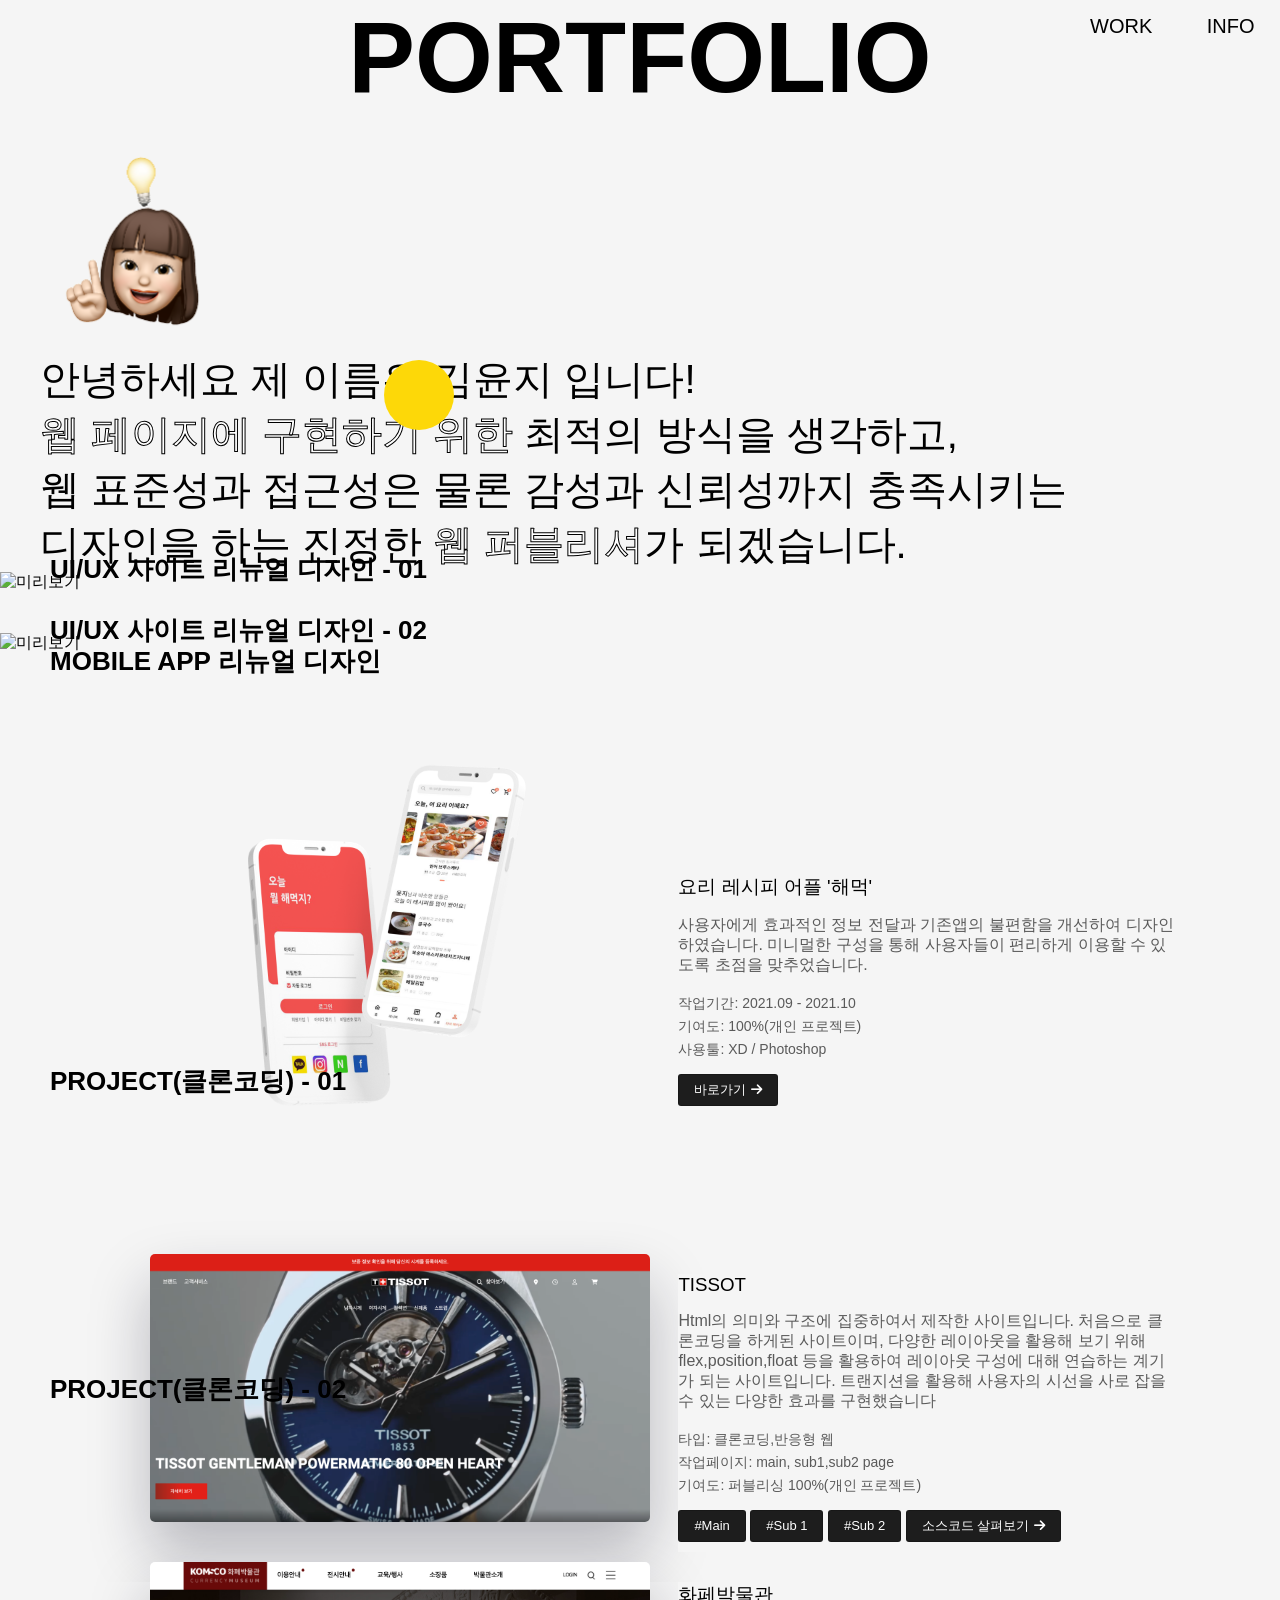
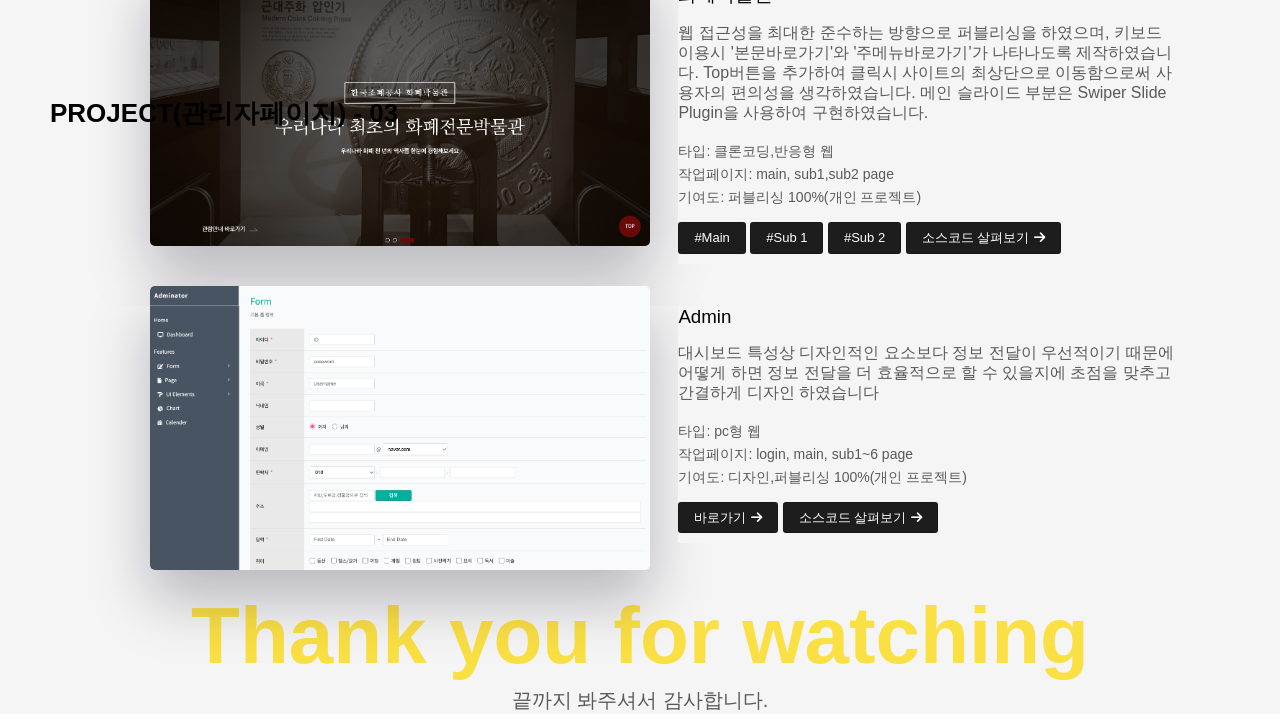
==== index.html @ 34d09c6c "링크새창연결작업" ====
<!DOCTYPE html>
<html lang="ko">
<head>
  <meta charset="UTF-8">
  <meta http-equiv="X-UA-Compatible" content="IE=edge">
  <meta name="viewport" content="width=device-width, initial-scale=1.0">
  <link rel="stylesheet" href="./css/style.css">
  <link rel="stylesheet" href="./lib/fontawesome/css/all.min.css" type="text/css">
  <script src="https://code.jquery.com/jquery-3.6.2.js" integrity="sha256-pkn2CUZmheSeyssYw3vMp1+xyub4m+e+QK4sQskvuo4=" crossorigin="anonymous"></script>
  <link rel="stylesheet" href="https://cdnjs.cloudflare.com/ajax/libs/fullPage.js/2.9.7/jquery.fullpage.css" />
  <link href="https://fonts.googleapis.com/css2?family=Rajdhani:wght@500&display=swap" rel="stylesheet">
  <script src="https://cdnjs.cloudflare.com/ajax/libs/fullPage.js/2.9.7/jquery.fullpage.js"></script>
  <title>portfolio</title>
  <meta name="description" content="PC형 포트폴리오 페이지입니다.">
</head>
<body>
  <div id="fullpage">
    <div class="section title">
      <h1>PORTFOLIO</h1>
      <p>Web Publisher</p>
    </div>
    <div class="section intro">
      <div>
        <nav>
          <ul>
            <li><a href="#" class="nav-menu">WORK</a></li>
            <li><a href="./info.html" class="nav-menu">INFO</a></li>
          </ul>
        </nav>
        <img src="./img/emt-1.png" alt="미리보기">
        <p>안녕하세요 제 이름은 김윤지 입니다!<br>
          <span class="border">웹 페이지에 구현하기 위한</span> 최적의 방식을 생각하고,<br>웹 표준성과 접근성은 물론
          감성과 신뢰성까지 충족시키는<br>디자인을 하는 진정한 <span class="border">웹 퍼블리셔</span>가 되겠습니다.
        </p>
      </div>
    </div>
    <div class="section" id="uiux-view">
      <div class="slide">
        <h2>UI/UX 사이트 리뉴얼 디자인 - 01</h2>
        <div class="article">
          <img src="./img/uiux-pc-02.png" alt="미리보기">
          <div class="text-box">
            <h3>메이크업 브랜드 'hince'</h3>
            <p>기존 사이트를 리뉴얼하여 새롭게 디자인한 사이트 입니다. 힌스 사이트 리뉴얼에서는 힌스의 감성을 담은 무드 이미지를 적극적으로 활용하여 사이트에 머무는 것이 더 풍부하고 따뜻하게 느껴질 수 있도록 디자인을 하고자 합니다. 시선을 산만하게 하는 부분들을 최대한 없애면서 간결한 디자인으로 가독성과 판독성을 늘렸습니다.</p>
            <ul>
              <li>작업기간: 2021.08 - 2021.09</li>
              <li>기여도: 100%(개인 프로젝트)</li>
              <li>사용툴: XD / Photoshop</li>
            </ul>
            <a href="./pdf/uiux-1.pdf" target="_blank" class="more">바로가기<i class="fa-solid fa-arrow-right"></i></a>
          </div>
        </div>
      </div>
      <div class="slide">
        <h2>UI/UX 사이트 리뉴얼 디자인 - 02</h2>
        <div class="article">
          <img src="./img/uiux-pc-03.png" alt="미리보기">
          <div class="text-box">
            <h3>가방 및 악세사리 브랜드 'Fennec'</h3>
            <p>기존 사이트를 리뉴얼하여 새롭게 디자인한 사이트 입니다. 페넥은 미니멀한 스타일과 소비자 친화적 디자인을 필두로 클래식한 디자인과 기능성의 밸런스를 중요하게 생각하는 브랜드입니다. 페넥만의 톡톡튀는 컬러감을 살려 웹사이트의 메인페이지,상세페이지를 리뉴얼 디자인 하였습니다.</p>
            <ul>
              <li>작업기간: 2021.09 - 2021.10</li>
              <li>기여도: 100%(개인 프로젝트)</li>
              <li>사용툴: XD / Photoshop</li>
            </ul>
            <a href="./pdf/uiux-2.pdf" target="_blank" class="more">바로가기<i class="fa-solid fa-arrow-right"></i></a>
          </div>
        </div>
      </div>
      <div class="slide">
        <h2>MOBILE APP 리뉴얼 디자인 </h2>
        <div class="article">
          <img src="./img/uiux-app.png" alt="미리보기">
          <div class="text-box">
            <h3>요리 레시피 어플 '해먹'</h3>
            <p>사용자에게 효과적인 정보 전달과 기존앱의 불편함을 개선하여 디자인 하였습니다. 미니멀한 구성을 통해 사용자들이 편리하게 이용할 수 있도록 초점을 맞추었습니다.</p> 
            <ul>
              <li>작업기간: 2021.09 - 2021.10</li>
              <li>기여도: 100%(개인 프로젝트)</li>
              <li>사용툴: XD / Photoshop</li>
            </ul>
            <a href="./pdf/app.pdf" target="_blank" class="more">바로가기<i class="fa-solid fa-arrow-right"></i></a>
          </div>
        </div>
      </div>
    </div>
    <div class="section" id="publishing">
      <div class="slide">
        <h2 class="project-tit">PROJECT(클론코딩) - 01</h2>
        <div class="article">
          <img src="./img/project-01.png" alt="미리보기" class="project-img">
          <div class="text-box project-text-box">
            <h3>TISSOT</h3>
            <p>Html의 의미와 구조에 집중하여서 제작한 사이트입니다. 처음으로 클론코딩을 하게된 사이트이며, 다양한 레이아웃을 활용해 보기 위해 flex,position,float 등을 활용하여 레이아웃 구성에 대해 연습하는 계기가 되는 사이트입니다. 트랜지션을 활용해 사용자의 시선을 사로 잡을수 있는 다양한 효과를 구현했습니다</p>
            <ul>
              <li>타입: 클론코딩,반응형 웹</li>
              <li>작업페이지: main, sub1,sub2 page</li>
              <li>기여도: 퍼블리싱 100%(개인 프로젝트)</li>
            </ul>
            <a href="https://kimyoonjii.github.io/tissot"  target="_blank" class="more">#Main</a>
            <a href="https://kimyoonjii.github.io/tissot/page/service.html" target="_blank" class="more">#Sub 1</a>
            <a href="https://kimyoonjii.github.io/tissot/page/strap.html" target="_blank" class="more">#Sub 2</a>
            <a href="https://www.github.com/kimyoonjii/tissot" target="_blank" class="more">소스코드 살펴보기<i class="fa-solid fa-arrow-right"></i></a>
          </div>
        </div>
      </div>
      <div class="slide">
        <h2 class="project-tit">PROJECT(클론코딩) - 02</h2>
        <div class="article">
          <img src="./img/project-02.png" alt="미리보기" class="project-img">
          <div class="text-box project-text-box">
            <h3>화페박물관</h3>
            <p>웹 접근성을 최대한 준수하는 방향으로 퍼블리싱을 하였으며, 키보드 이용시 '본문바로가기'와 '주메뉴바로가기'가 나타나도록 제작하였습니다. Top버튼을 추가하여 클릭시 사이트의 최상단으로 이동함으로써 사용자의 편의성을 생각하였습니다. 메인 슬라이드 부분은 Swiper Slide Plugin을 사용하여 구현하였습니다.</p>
            <ul>
              <li>타입: 클론코딩,반응형 웹</li>
              <li>작업페이지: main, sub1,sub2 page</li>
              <li>기여도: 퍼블리싱 100%(개인 프로젝트)</li>
            </ul>
            <a href="https://kimyoonjii.github.io/komsco/" target="_blank" class="more">#Main</a>
            <a href="https://kimyoonjii.github.io/komsco/page/guide.html" target="_blank" class="more">#Sub 1</a>
            <a href="https://kimyoonjii.github.io/komsco/page/exhibition%20guide.html" target="_blank" class="more">#Sub 2</a>
            <a href="https://www.github.com/kimyoonjii/komsco" target="_blank" class="more">소스코드 살펴보기<i class="fa-solid fa-arrow-right"></i></a>
          </div>
        </div>
      </div>
      <div class="slide">
        <h2 class="project-tit">PROJECT(관리자페이지) - 03</h2>
        <div class="article">
          <img src="./img/project-04.png" alt="미리보기" class="project-img">
          <div class="text-box project-text-box">
            <h3>Admin</h3>
            <p>대시보드 특성상 디자인적인 요소보다 정보 전달이 우선적이기 때문에 어떻게 하면 정보 전달을 더 효율적으로 할 수 있을지에 초점을 맞추고 간결하게 디자인 하였습니다</p> 
            <ul>
              <li>타입: pc형 웹</li>
              <li>작업페이지: login, main, sub1~6 page</li>
              <li>기여도: 디자인,퍼블리싱 100%(개인 프로젝트)</li>
            </ul>
            <a href="https://kimyoonjii.github.io/admin/login.html" target="_blank" class="more">바로가기<i class="fa-solid fa-arrow-right"></i></a>
            <a href="https://www.github.com/kimyoonjii/admin" target="_blank" class="more">소스코드 살펴보기<i class="fa-solid fa-arrow-right"></i></a>
          </div>
        </div>
      </div>
    </div>

    <div class="section thx">
      <div>
        <p>Thank you for watching</p>
        <p>끝까지 봐주셔서 감사합니다.</p>
      </div>
    </div>
  </div>





  


  <script src="./js/app.js"></script>
  
</body>
</html>
---- css/style.css ----
@charset "utf-8";

/* reset */
* {
  margin: 0;
  padding: 0;
}
li {list-style: none;}
a {
  color: inherit;
  text-decoration: none;
}
div {font-family: 'Noto Sans KR', sans-serif; background: #f5f5f5; color: #000;}
#fp-nav ul li a.active span {background-color: #000;}

/* title */
.title {text-align: center;}
.title h1 {position: relative; font-size: 100px; font-weight: bold; text-align: center;}
.title::before {content: ''; display: block; position: absolute; top: 40%; left: 30%; width: 70px; height: 70px; border-radius: 50%; background-color: #FDD808;}
.title p {position: absolute; left: 45%; bottom: 50px; transform: translate(0, -45%); font-size: 25px;}
.title p::before {content: ''; display: block; position: absolute; bottom: 0; width: 100%; height: 8px; background-color: #FDD808;}
/* intro */
.intro div {padding-left: 40px;}
.intro div img {width: 210px; height: 210px;}
.intro div p {font-weight: 500; font-size: 40px; line-height: 55px;}
.intro div p span.border {-webkit-text-stroke: 1px black; color: #fff;}
.intro div p span.border:hover {background-color: #FDD808;}
.intro div nav ul {position: relative; top: -100px; right: -1000px;}
.intro div nav ul li {display: inline; margin-left: 50px;}
.intro div nav ul li a {font-size: 20px; transition: 0.3s;}
.intro div nav ul li a:hover {color: #FDD808;}

/* uiux-view, publishing  */
#uiux-view > .fp-controlArrow.fp-prev,
#publishing > .fp-controlArrow.fp-prev {left: 55px; width: 0;
border-width: 22px 21px 22px 0; border-color: transparent #FDD808 transparent transparent;}
#uiux-view > .fp-controlArrow.fp-prev,
#publishing > .fp-controlArrow.fp-prev {left: 55px; width: 0;border-width: 22px 21px 22px 0; border-color: transparent #A7A7A7 transparent transparent;}

#uiux-view > .fp-controlArrow.fp-next,
#publishing > .fp-controlArrow.fp-next {right: 55px; border-width: 22px 0 22px 21px; border-color: transparent transparent transparent #A7A7A7;}

#uiux-view h2, #publishing h2 {position: relative; top: -20px; left: 50px; padding-bottom: 5px; font-size: 26px; font-weight: 700;}
#uiux-view div.slide:nth-child(3) h2 {position: relative; top: -50px; left: 50px; padding-bottom: 5px; font-size: 26px; font-weight: 700;}
#uiux-view .project-tit, #publishing .project-tit {position: relative; top: -170px;}
#uiux-view .slide .article,
#publishing .slide .article {display: flex; flex-direction: row; position: relative;}
#uiux-view .slide .article img,
#publishing .slide .article img {width: 750px; position: relative; top: -40px;}
#uiux-view .slide .article .project-img,
#publishing .slide .article .project-img {width: 500px; position: relative; top: -20px; left: 150px; box-shadow: 0 30px 60px rgb(17 20 39 / 27%); border-radius: 5px;}

#uiux-view .slide .article .text-box,
#publishing .slide .article .text-box {position: absolute; top: 140px; left: 53%; max-width: 500px;}

#uiux-view .slide .article .project-text-box,
#publishing .slide .article .project-text-box{position: absolute; top: 0; left: 53%;}
#uiux-view .slide .article .text-box h3, #publishing .slide .article .text-box h3 {margin-bottom: 15px; font-weight: 500;}
#uiux-view .slide .article .text-box p,
#publishing .slide .article .text-box p {font-size: 16px; line-height: 20px; color: #5A5A5A; margin-bottom: 20px;}
#uiux-view .slide .article .text-box ul li,
#publishing .slide .article .text-box ul li {font-size: 14px; color: #5A5A5A; margin-bottom: 5px;}
#uiux-view .slide .article .more,
#publishing .slide .article .more {display: inline-block; position: relative; margin: 2px; padding: 7px 15px; border: 1px solid rgba(0, 0, 0, 0.2); border-radius: 3px; background: #1d1d1d; font-size: 13px; line-height: 1.2; color: #fff; text-align: center; box-sizing: border-box; vertical-align: middle; transition: all .3s; cursor: pointer; margin: 10px 0;}
#uiux-view .slide .article .more:hover,  #publishing .slide .article .more:hover {opacity: 0.8;}
#uiux-view .slide .article .more i,
#publishing .slide .article .more i {margin-left: 5px;}


/* #publishing > .fp-controlArrow.fp-prev {left: 55px; width: 0;
  border-width: 22px 21px 22px 0; border-color: transparent #FDD808 transparent transparent;}
  #publishing > .fp-controlArrow.fp-prev {left: 55px; width: 0;border-width: 22px 21px 22px 0; border-color: transparent #FDD808 transparent transparent;}
  #publishing > .fp-controlArrow.fp-next {right: 55px; border-width: 22px 0 22px 21px; border-color: transparent transparent transparent #FDD808;}
  #publishing h2 {position: relative; top: -20px; left: 50px; font-weight: 400;}
  #publishing .project-tit {position: relative; top: -170px;}
  #publishing .slide .article {display: flex; flex-direction: row; position: relative;}
  #publishing .slide .article img {width: 750px; position: relative; top: -40px;}
  #publishing .slide .article .project-img {width: 500px; position: relative; top: -20px; left: 150px; box-shadow: 0 30px 60px rgb(17 20 39 / 27%); border-radius: 5px;}
  #publishing .slide .article .text-box {position: absolute; top: 140px; left: 53%; max-width: 500px;}
  #publishing .slide .article .project-text-box {position: absolute; top: 0; left: 53%;}
  #publishing .slide .article .text-box h3 {margin-bottom: 15px;}
  #publishing .slide .article .text-box p {font-size: 16px; line-height: 20px; color: #5A5A5A; margin-bottom: 20px;}
  #publishing .slide .article .text-box ul li {font-size: 14px; color: #5A5A5A; margin-bottom: 5px;}
  #publishing .slide .article .more {display: inline-block; position: relative; margin: 2px; padding: 7px 15px; border: 1px solid rgba(0, 0, 0, 0.2); border-radius: 3px; background: #1d1d1d; font-size: 13px; line-height: 1.2; color: #fff; text-align: center; box-sizing: border-box; vertical-align: middle; transition: all .3s; cursor: pointer; margin: 10px 0;}
  #publishing .slide .article .more:hover {opacity: 0.8;}
  #publishing .slide .article .more i {margin-left: 5px;} */
  


/* thx */
.thx {text-align: center;}
.thx div p {padding: 0 100px; font-size: 80px; font-weight: 700; color: #fdd808c0; margin-bottom: 5px;}
.thx div p + p {font-size: 20px; color: #5A5A5A; font-weight: 400;}
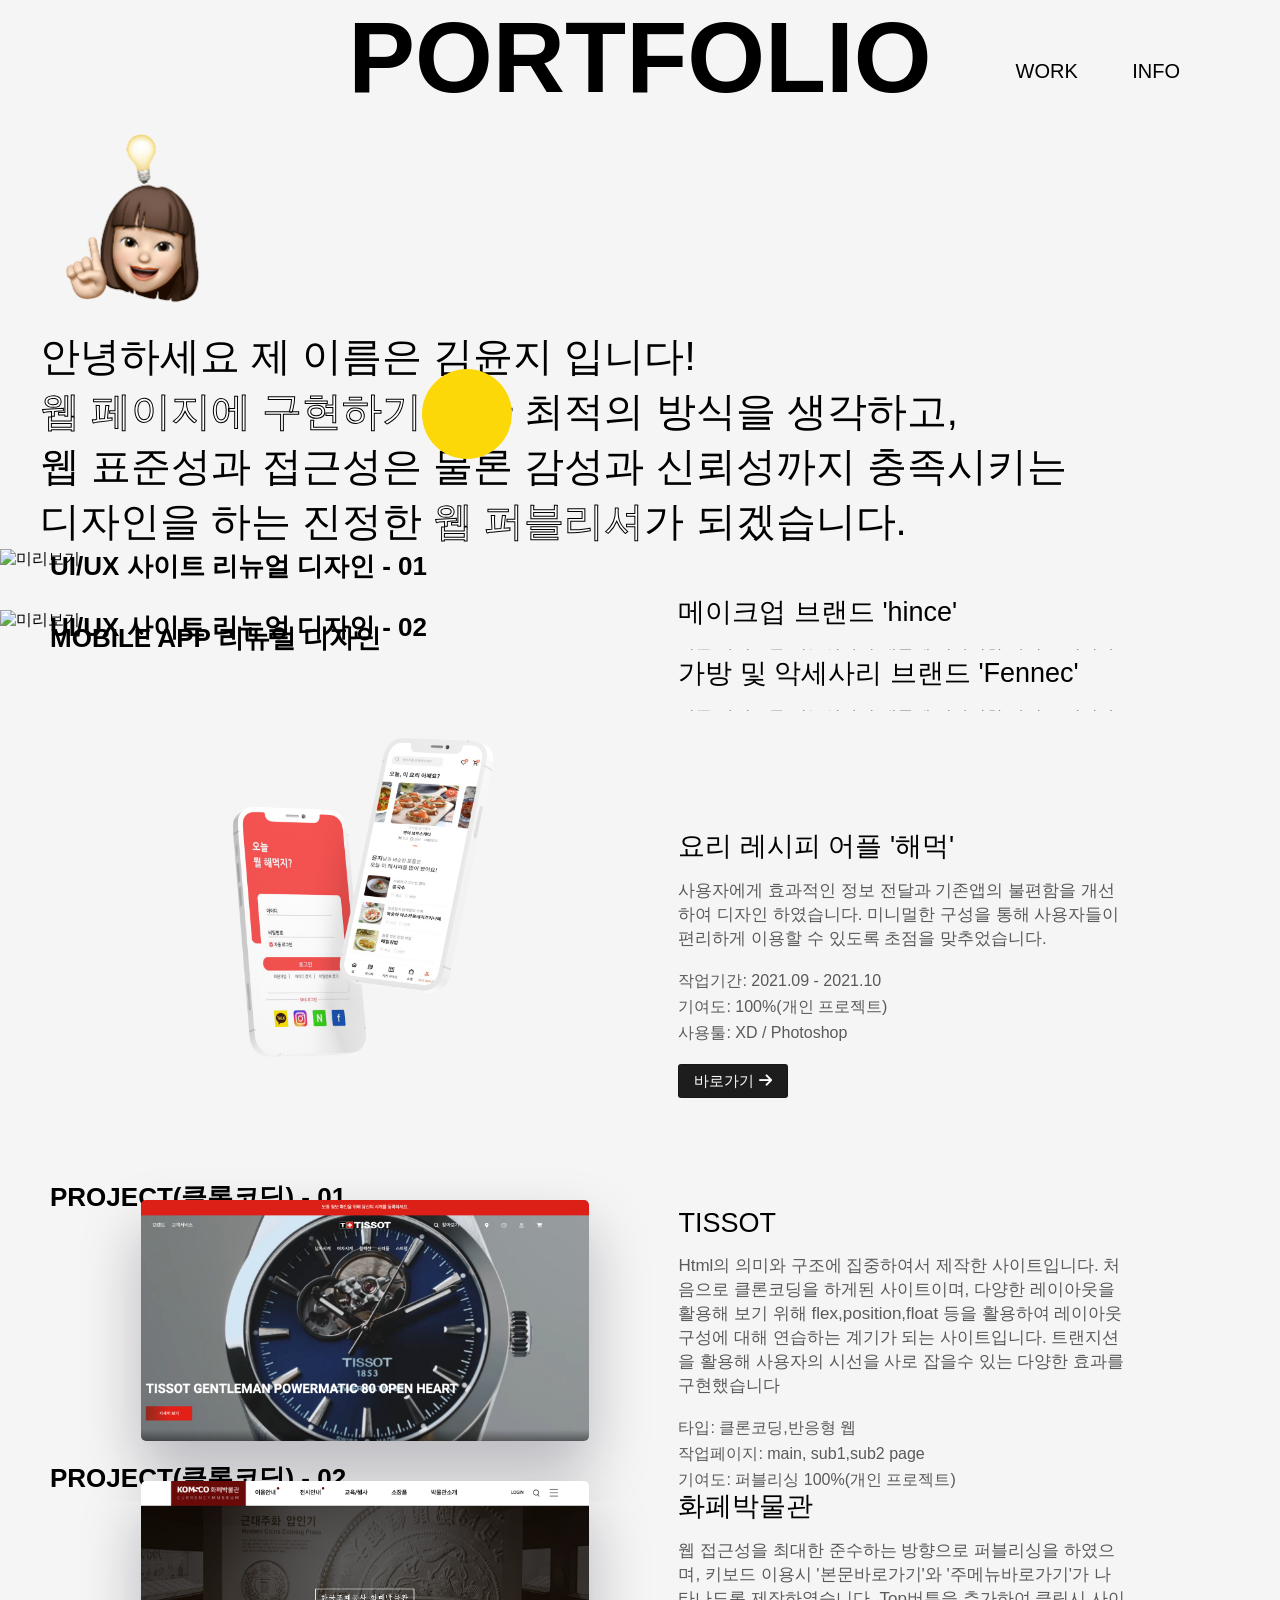
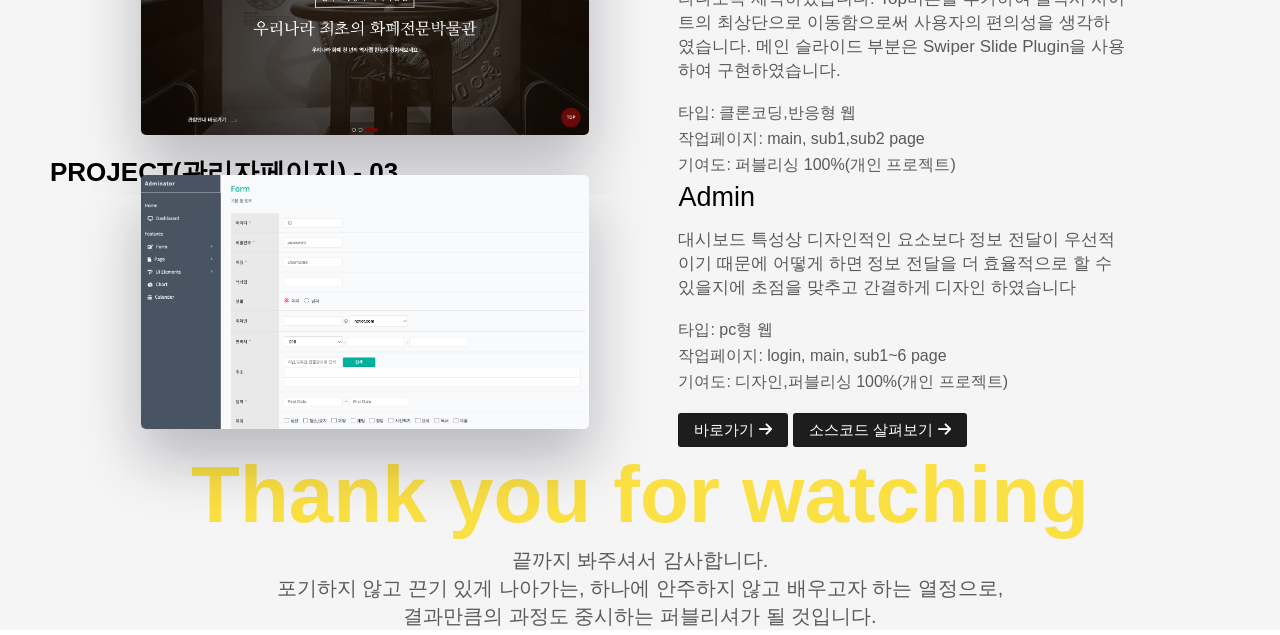
==== commit 5c1eb178: "추가 작업 내역입니다." ====
--- a/index.html
+++ b/index.html
@@ -145,7 +145,10 @@
     <div class="section thx">
       <div>
         <p>Thank you for watching</p>
-        <p>끝까지 봐주셔서 감사합니다.</p>
+        <p>끝까지 봐주셔서 감사합니다.<br>
+          포기하지 않고 끈기 있게 나아가는,
+          하나에 안주하지 않고 배우고자 하는 열정으로,<br>
+          결과만큼의 과정도 중시하는 퍼블리셔가 될 것입니다.</p>
       </div>
     </div>
   </div>
--- a/css/style.css
+++ b/css/style.css
@@ -16,16 +16,16 @@
 /* title */
 .title {text-align: center;}
 .title h1 {position: relative; font-size: 100px; font-weight: bold; text-align: center;}
-.title::before {content: ''; display: block; position: absolute; top: 40%; left: 30%; width: 70px; height: 70px; border-radius: 50%; background-color: #FDD808;}
+.title::before {content: ''; display: block; position: absolute; top: 41%; left: 33%; width: 90px; height: 90px; border-radius: 50%; background-color: #FDD808;}
 .title p {position: absolute; left: 45%; bottom: 50px; transform: translate(0, -45%); font-size: 25px;}
-.title p::before {content: ''; display: block; position: absolute; bottom: 0; width: 100%; height: 8px; background-color: #FDD808;}
+.title p::before {content: ''; display: block; position: absolute; bottom: -7px; width: 100%; height: 8px; background-color: #FDD808;}
 /* intro */
 .intro div {padding-left: 40px;}
 .intro div img {width: 210px; height: 210px;}
 .intro div p {font-weight: 500; font-size: 40px; line-height: 55px;}
 .intro div p span.border {-webkit-text-stroke: 1px black; color: #fff;}
 .intro div p span.border:hover {background-color: #FDD808;}
-.intro div nav ul {position: relative; top: -100px; right: -1000px;}
+.intro div nav ul {position: absolute; top: 60px; right: 100px; }
 .intro div nav ul li {display: inline; margin-left: 50px;}
 .intro div nav ul li a {font-size: 20px; transition: 0.3s;}
 .intro div nav ul li a:hover {color: #FDD808;}
@@ -40,54 +40,36 @@
 #uiux-view > .fp-controlArrow.fp-next,
 #publishing > .fp-controlArrow.fp-next {right: 55px; border-width: 22px 0 22px 21px; border-color: transparent transparent transparent #A7A7A7;}
 
-#uiux-view h2, #publishing h2 {position: relative; top: -20px; left: 50px; padding-bottom: 5px; font-size: 26px; font-weight: 700;}
+#uiux-view h2, #publishing h2 {position: relative; top: 0; left: 50px; padding-bottom: 5px; font-size: 26px; font-weight: 700;}
 #uiux-view div.slide:nth-child(3) h2 {position: relative; top: -50px; left: 50px; padding-bottom: 5px; font-size: 26px; font-weight: 700;}
-#uiux-view .project-tit, #publishing .project-tit {position: relative; top: -170px;}
+#uiux-view .project-tit, #publishing .project-tit {position: relative; top: -21%;}
 #uiux-view .slide .article,
 #publishing .slide .article {display: flex; flex-direction: row; position: relative;}
 #uiux-view .slide .article img,
-#publishing .slide .article img {width: 750px; position: relative; top: -40px;}
+#publishing .slide .article img {width: 55vw; position: relative; top: -40px;}
 #uiux-view .slide .article .project-img,
-#publishing .slide .article .project-img {width: 500px; position: relative; top: -20px; left: 150px; box-shadow: 0 30px 60px rgb(17 20 39 / 27%); border-radius: 5px;}
+#publishing .slide .article .project-img {width: 35vw; position: relative; top: -20px; left: 11%; box-shadow: 0 30px 60px rgb(17 20 39 / 27%); border-radius: 5px;}
 
 #uiux-view .slide .article .text-box,
-#publishing .slide .article .text-box {position: absolute; top: 140px; left: 53%; max-width: 500px;}
+#publishing .slide .article .text-box {position: absolute; top: 25%; left: 53%; max-width: 35vw;}
 
 #uiux-view .slide .article .project-text-box,
-#publishing .slide .article .project-text-box{position: absolute; top: 0; left: 53%;}
-#uiux-view .slide .article .text-box h3, #publishing .slide .article .text-box h3 {margin-bottom: 15px; font-weight: 500;}
+#publishing .slide .article .project-text-box {position: absolute; top: -5%; left: 53%;}
+#uiux-view .slide .article .text-box h3, #publishing .slide .article .text-box h3 {font-size: 27px; margin-bottom: 15px; font-weight: 500;}
 #uiux-view .slide .article .text-box p,
-#publishing .slide .article .text-box p {font-size: 16px; line-height: 20px; color: #5A5A5A; margin-bottom: 20px;}
+#publishing .slide .article .text-box p {font-size: 17px; line-height: 24px; color: #5A5A5A; margin-bottom: 20px;}
+#uiux-view .slide .article .text-box ul,
+#publishing .slide .article .text-box ul {margin-bottom: 10px;}
 #uiux-view .slide .article .text-box ul li,
-#publishing .slide .article .text-box ul li {font-size: 14px; color: #5A5A5A; margin-bottom: 5px;}
+#publishing .slide .article .text-box ul li {font-size: 16px; color: #5A5A5A; margin-bottom: 5px;}
 #uiux-view .slide .article .more,
-#publishing .slide .article .more {display: inline-block; position: relative; margin: 2px; padding: 7px 15px; border: 1px solid rgba(0, 0, 0, 0.2); border-radius: 3px; background: #1d1d1d; font-size: 13px; line-height: 1.2; color: #fff; text-align: center; box-sizing: border-box; vertical-align: middle; transition: all .3s; cursor: pointer; margin: 10px 0;}
+#publishing .slide .article .more {display: inline-block; position: relative; margin: 2px; padding: 7px 15px; border: 1px solid rgba(0, 0, 0, 0.2); border-radius: 3px; background: #1d1d1d; font-size: 15px; line-height: 1.2; color: #fff; text-align: center; box-sizing: border-box; vertical-align: middle; transition: all .3s; cursor: pointer; margin: 10px 0;}
 #uiux-view .slide .article .more:hover,  #publishing .slide .article .more:hover {opacity: 0.8;}
 #uiux-view .slide .article .more i,
 #publishing .slide .article .more i {margin-left: 5px;}
 
 
-/* #publishing > .fp-controlArrow.fp-prev {left: 55px; width: 0;
-  border-width: 22px 21px 22px 0; border-color: transparent #FDD808 transparent transparent;}
-  #publishing > .fp-controlArrow.fp-prev {left: 55px; width: 0;border-width: 22px 21px 22px 0; border-color: transparent #FDD808 transparent transparent;}
-  #publishing > .fp-controlArrow.fp-next {right: 55px; border-width: 22px 0 22px 21px; border-color: transparent transparent transparent #FDD808;}
-  #publishing h2 {position: relative; top: -20px; left: 50px; font-weight: 400;}
-  #publishing .project-tit {position: relative; top: -170px;}
-  #publishing .slide .article {display: flex; flex-direction: row; position: relative;}
-  #publishing .slide .article img {width: 750px; position: relative; top: -40px;}
-  #publishing .slide .article .project-img {width: 500px; position: relative; top: -20px; left: 150px; box-shadow: 0 30px 60px rgb(17 20 39 / 27%); border-radius: 5px;}
-  #publishing .slide .article .text-box {position: absolute; top: 140px; left: 53%; max-width: 500px;}
-  #publishing .slide .article .project-text-box {position: absolute; top: 0; left: 53%;}
-  #publishing .slide .article .text-box h3 {margin-bottom: 15px;}
-  #publishing .slide .article .text-box p {font-size: 16px; line-height: 20px; color: #5A5A5A; margin-bottom: 20px;}
-  #publishing .slide .article .text-box ul li {font-size: 14px; color: #5A5A5A; margin-bottom: 5px;}
-  #publishing .slide .article .more {display: inline-block; position: relative; margin: 2px; padding: 7px 15px; border: 1px solid rgba(0, 0, 0, 0.2); border-radius: 3px; background: #1d1d1d; font-size: 13px; line-height: 1.2; color: #fff; text-align: center; box-sizing: border-box; vertical-align: middle; transition: all .3s; cursor: pointer; margin: 10px 0;}
-  #publishing .slide .article .more:hover {opacity: 0.8;}
-  #publishing .slide .article .more i {margin-left: 5px;} */
-  
-
-
 /* thx */
 .thx {text-align: center;}
 .thx div p {padding: 0 100px; font-size: 80px; font-weight: 700; color: #fdd808c0; margin-bottom: 5px;}
-.thx div p + p {font-size: 20px; color: #5A5A5A; font-weight: 400;}+.thx div p + p {font-size: 20px; line-height: 28px; color: #5A5A5A; font-weight: 400;}
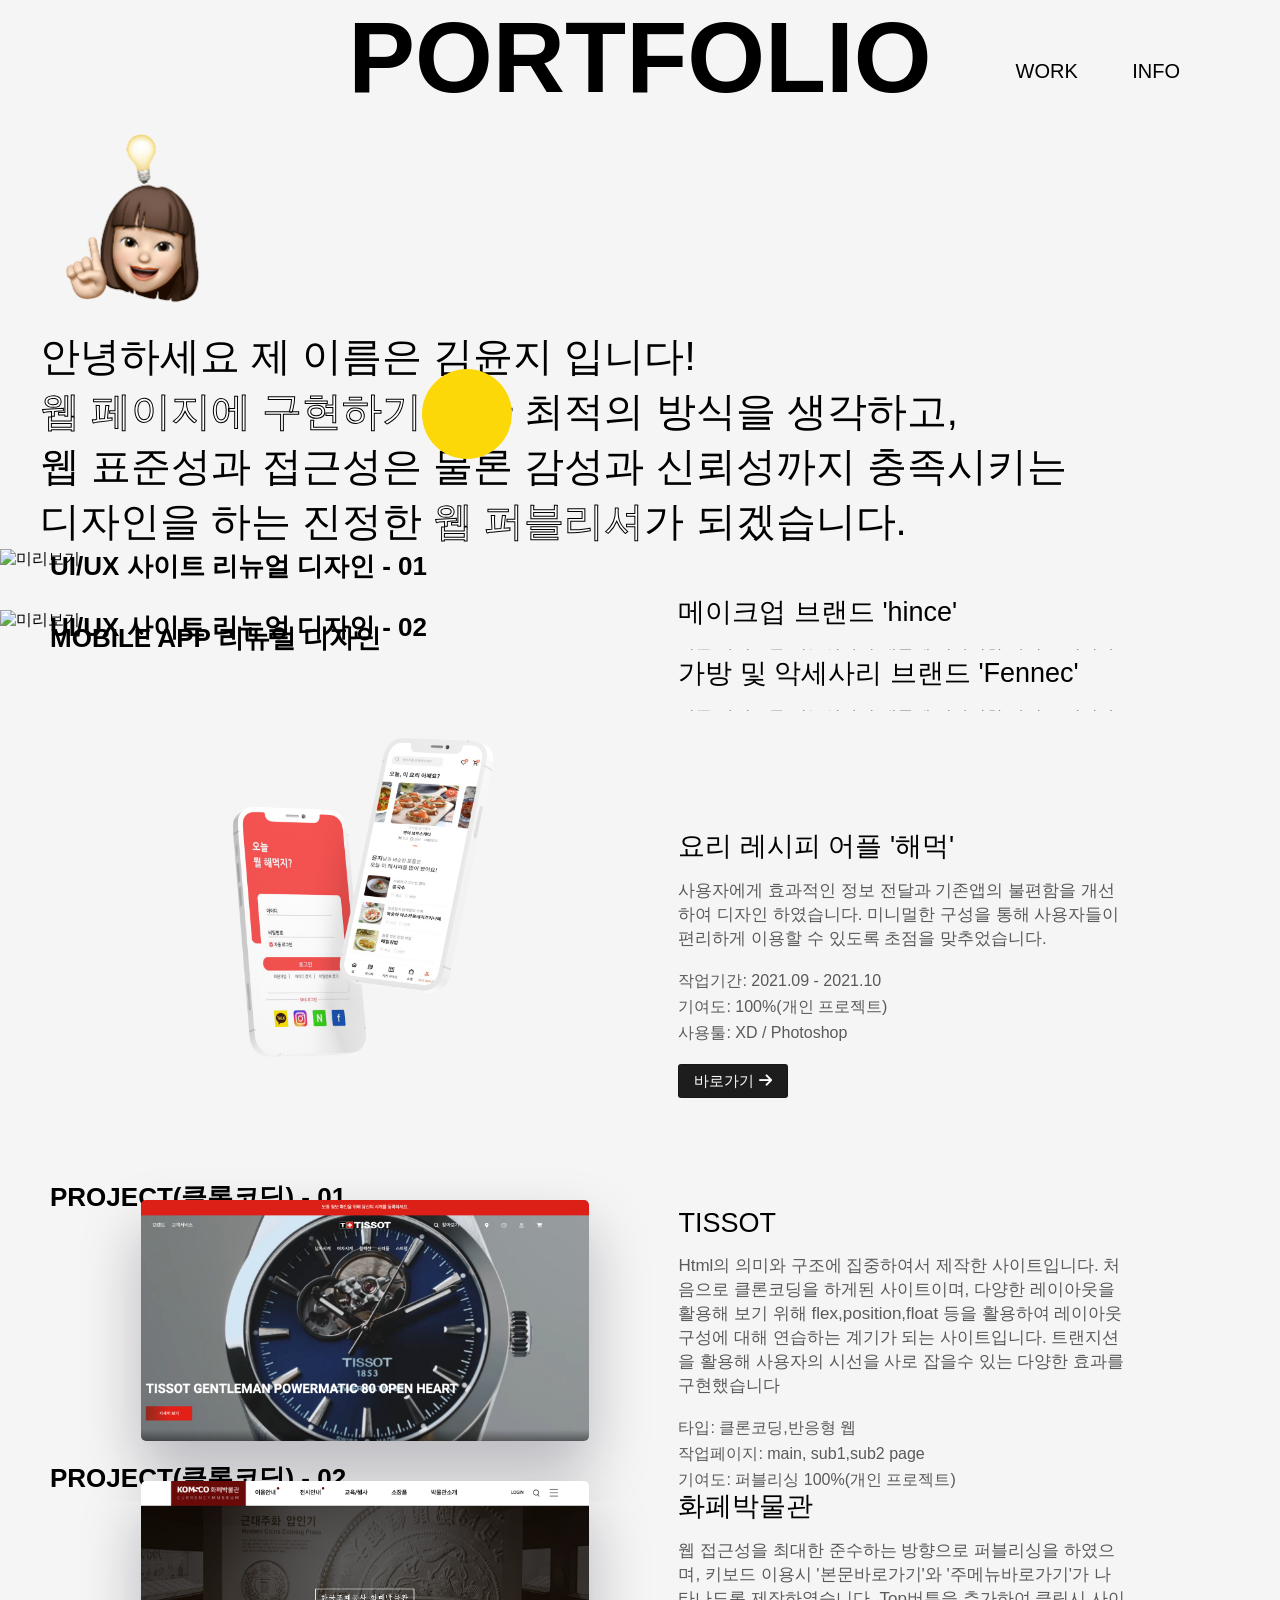
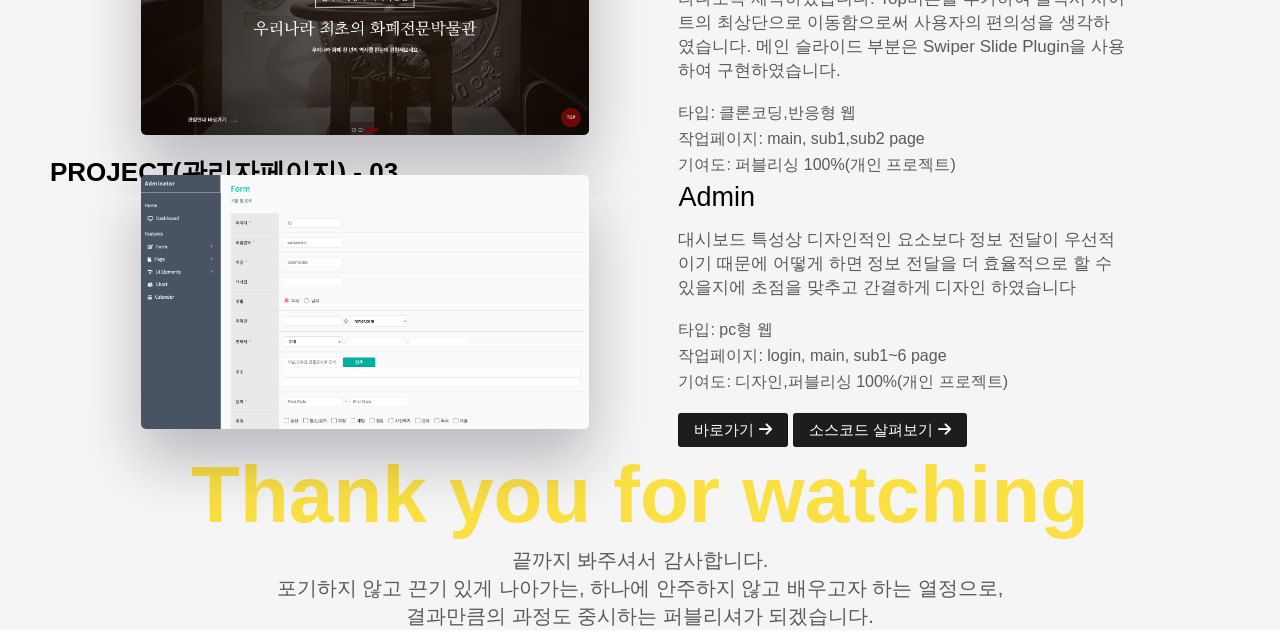
==== commit 83e93064: "추가 작업 내역입니다." ====
--- a/index.html
+++ b/index.html
@@ -148,7 +148,7 @@
         <p>끝까지 봐주셔서 감사합니다.<br>
           포기하지 않고 끈기 있게 나아가는,
           하나에 안주하지 않고 배우고자 하는 열정으로,<br>
-          결과만큼의 과정도 중시하는 퍼블리셔가 될 것입니다.</p>
+          결과만큼의 과정도 중시하는 퍼블리셔가 되겠습니다.</p>
       </div>
     </div>
   </div>
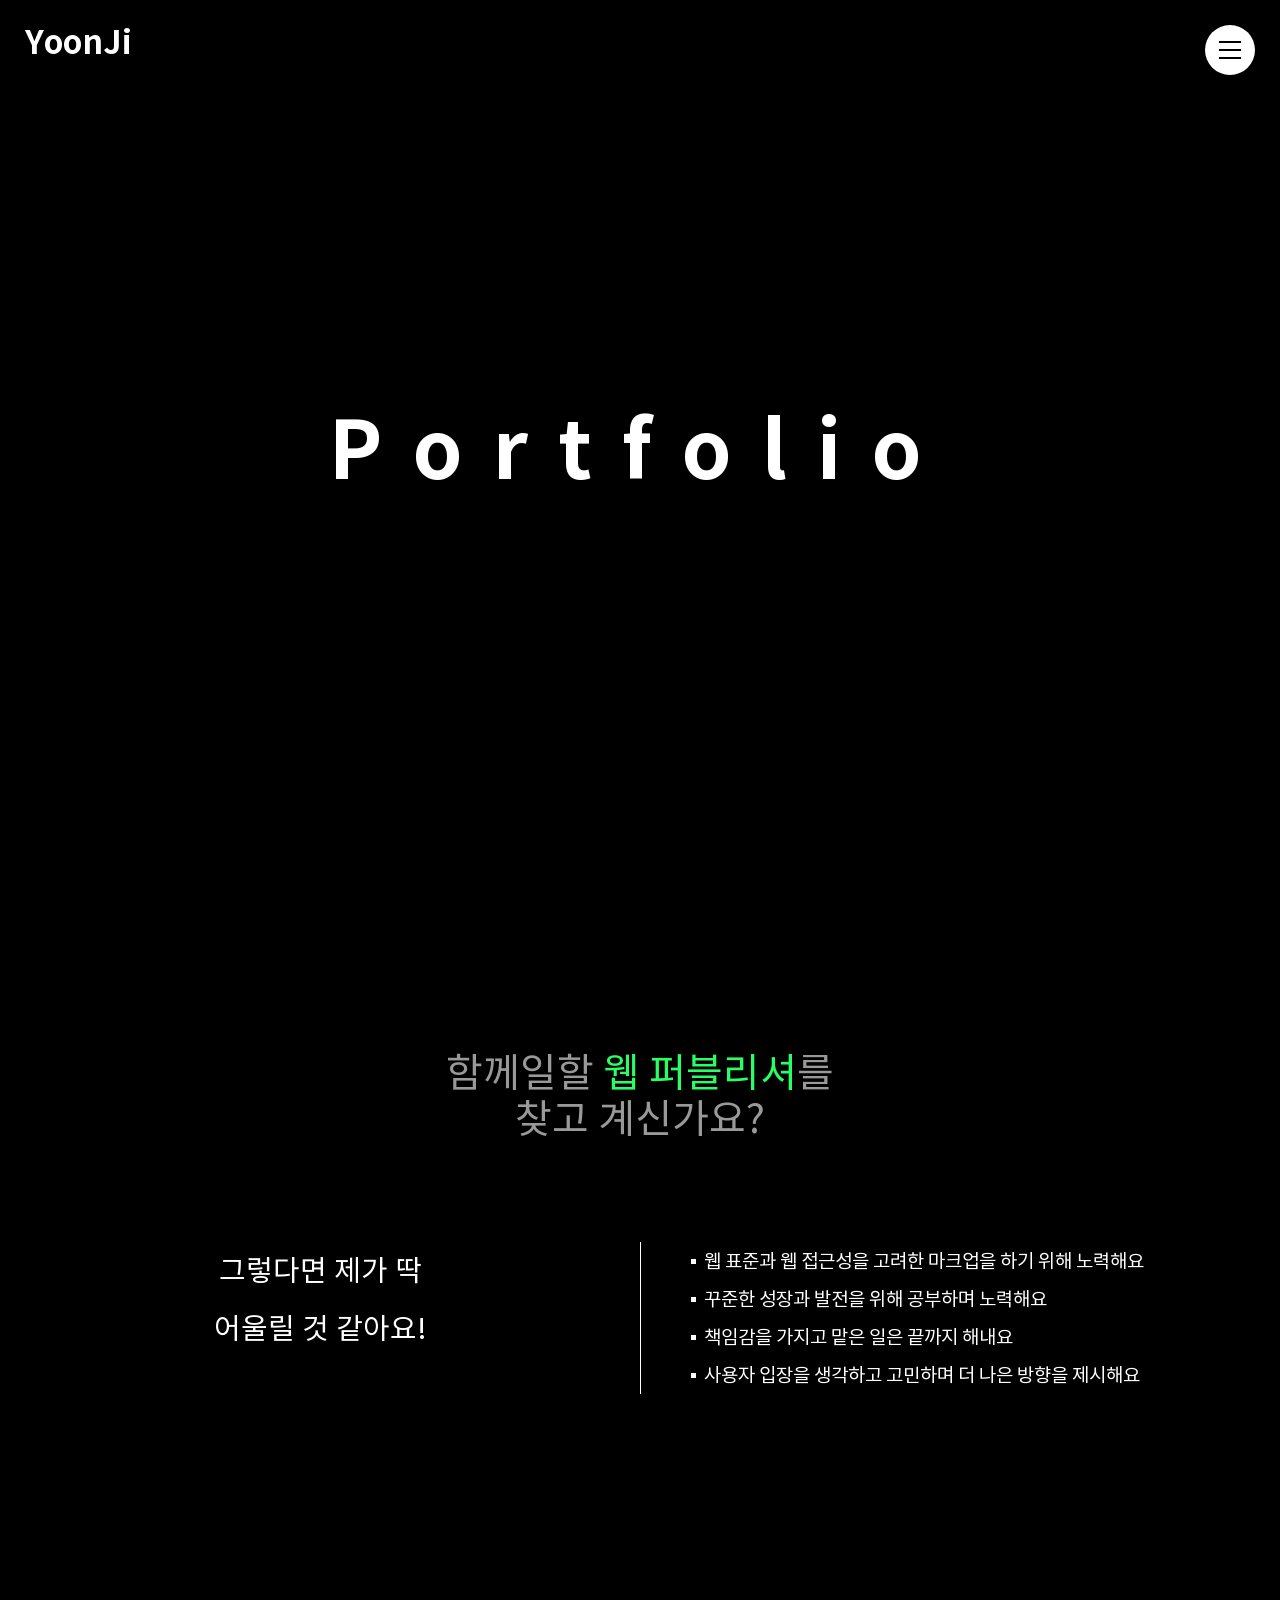
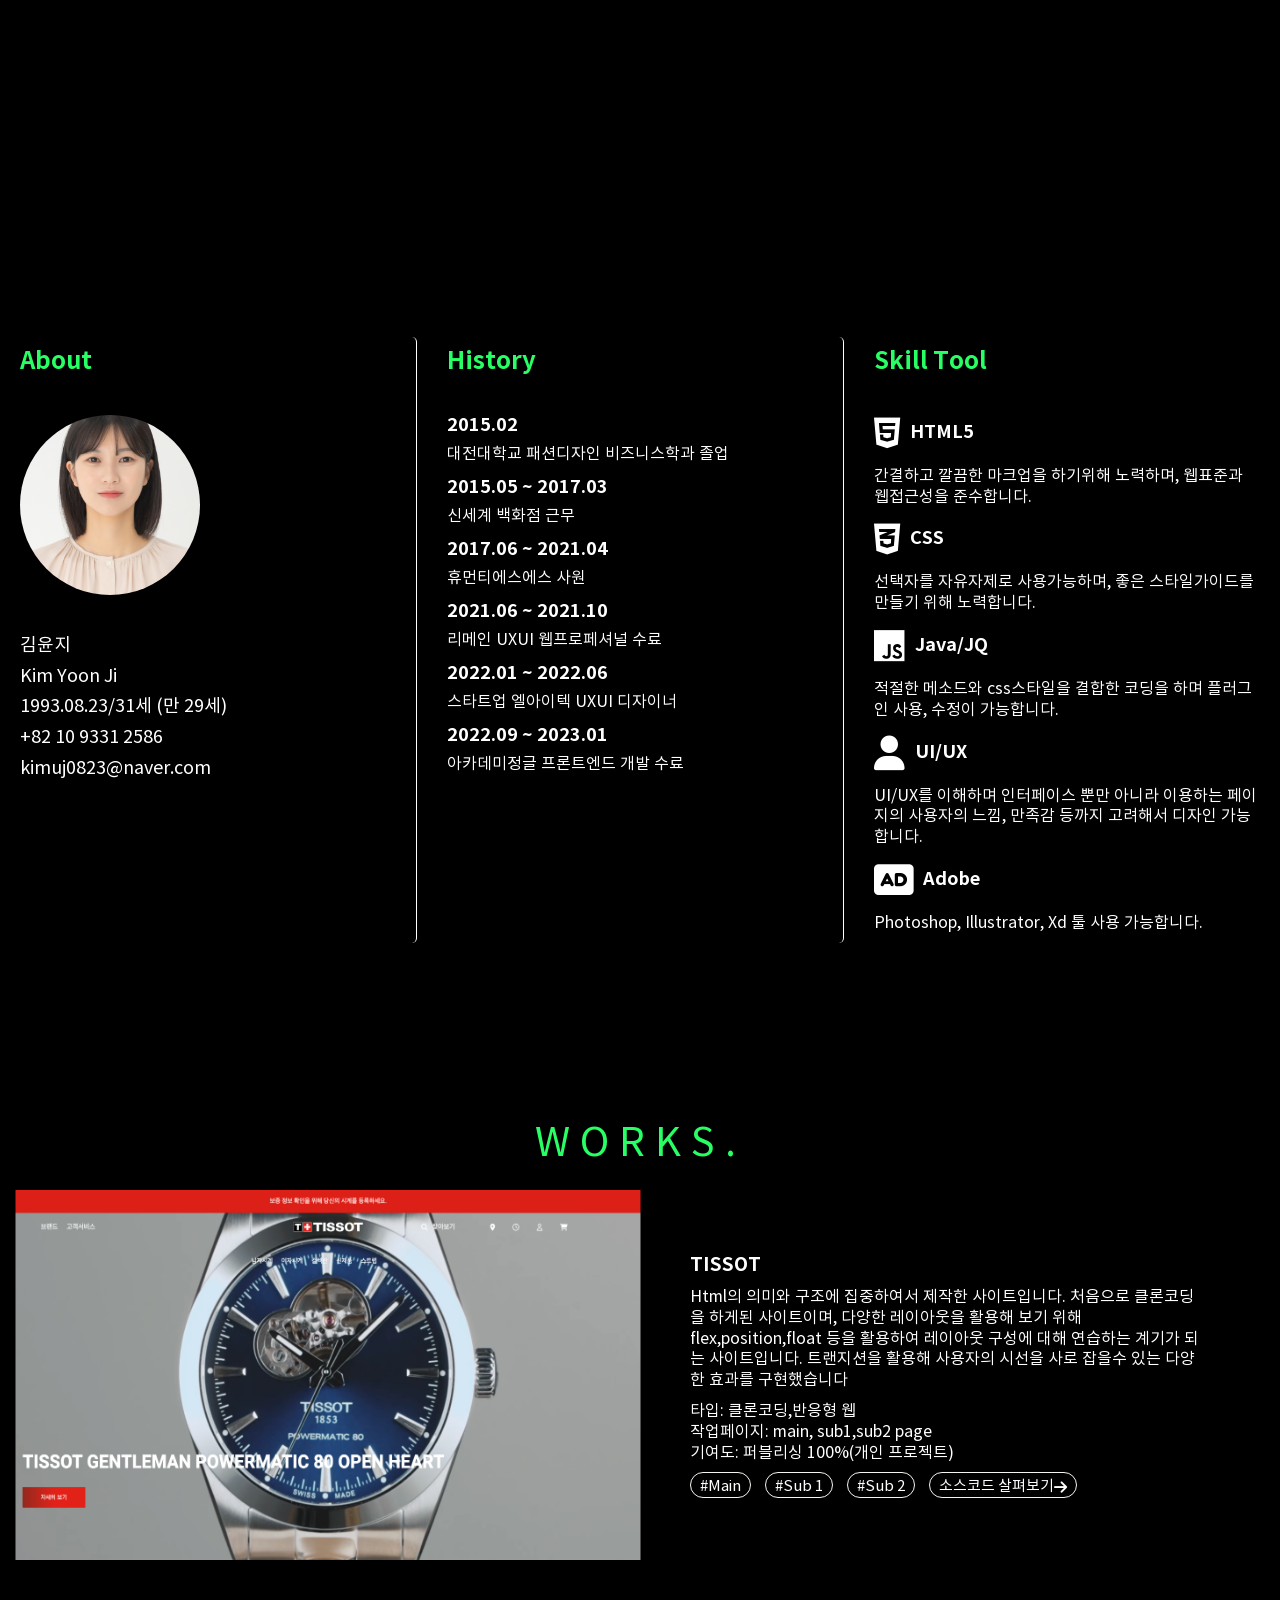
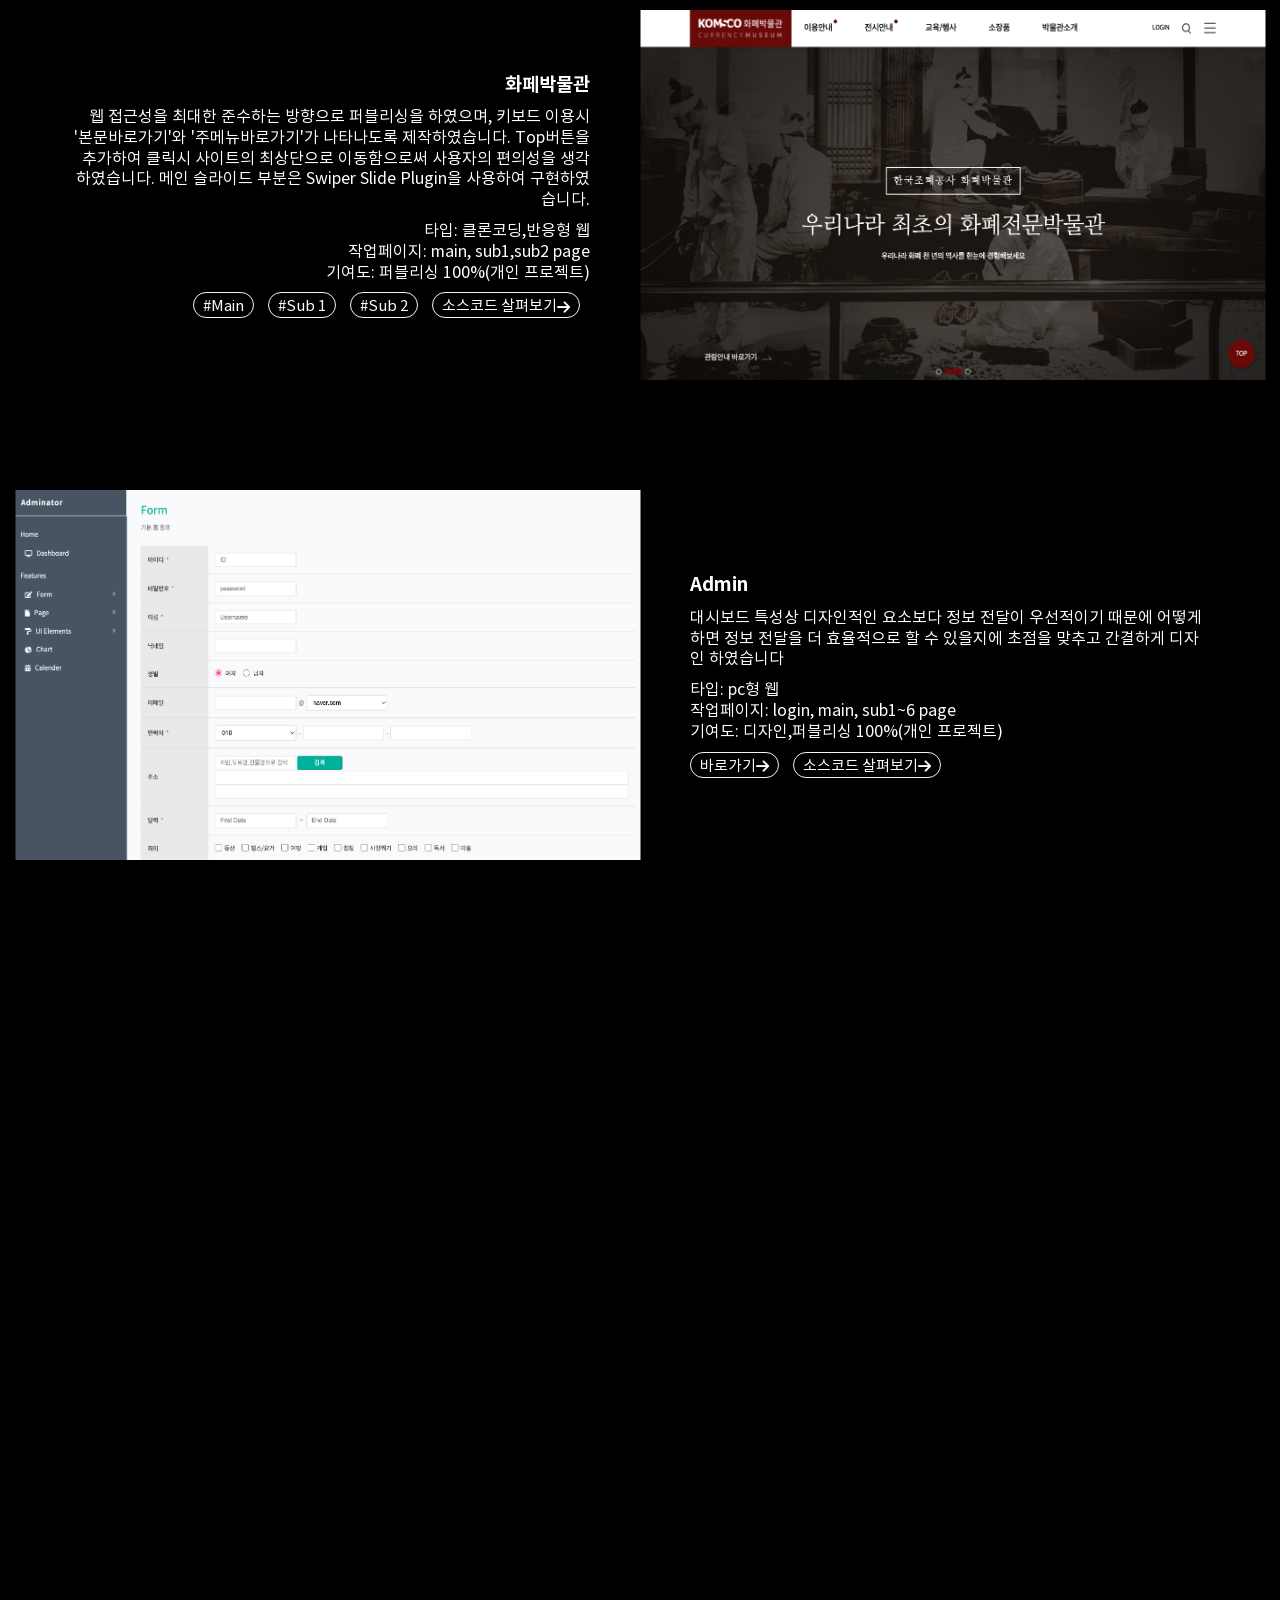
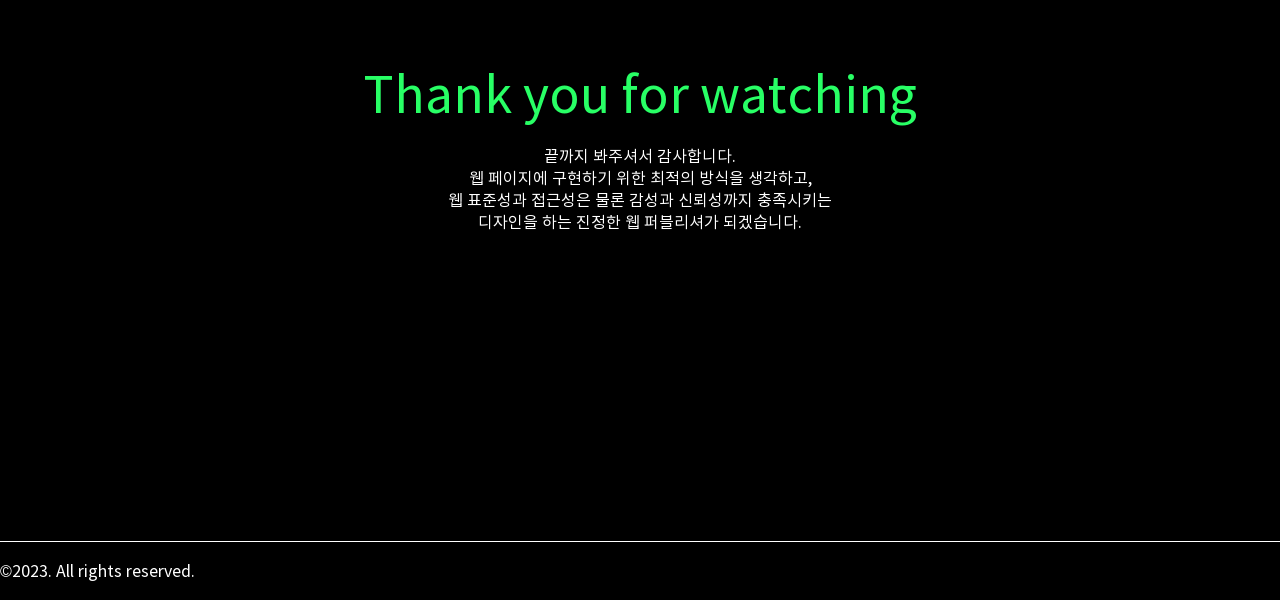
==== commit 0aa84729: "포트폴리오 업로드." ====
--- a/index.html
+++ b/index.html
@@ -4,99 +4,135 @@
   <meta charset="UTF-8">
   <meta http-equiv="X-UA-Compatible" content="IE=edge">
   <meta name="viewport" content="width=device-width, initial-scale=1.0">
-  <link rel="stylesheet" href="./css/style.css">
+  <link rel="stylesheet" href="./css/reset.css">
+  <link rel="stylesheet" href="./css/web-font.css">
   <link rel="stylesheet" href="./lib/fontawesome/css/all.min.css" type="text/css">
-  <script src="https://code.jquery.com/jquery-3.6.2.js" integrity="sha256-pkn2CUZmheSeyssYw3vMp1+xyub4m+e+QK4sQskvuo4=" crossorigin="anonymous"></script>
-  <link rel="stylesheet" href="https://cdnjs.cloudflare.com/ajax/libs/fullPage.js/2.9.7/jquery.fullpage.css" />
-  <link href="https://fonts.googleapis.com/css2?family=Rajdhani:wght@500&display=swap" rel="stylesheet">
-  <script src="https://cdnjs.cloudflare.com/ajax/libs/fullPage.js/2.9.7/jquery.fullpage.js"></script>
-  <title>portfolio</title>
-  <meta name="description" content="PC형 포트폴리오 페이지입니다.">
+  <link rel="stylesheet" href="./css/style.css" type="text/css" media="all and (min-width: 1023.9px)">
+  <link rel="stylesheet" href="./css/style-mobile.css" type="text/css" media="all and (max-width: 1023.9px)">
+  <!-- JavaScript & jQuery -->
+  <script src="./js/jquery-3.6.0.min.js"></script>
+  <script src="./js/common.js"></script>
+  <title>김윤지 | 웹퍼블리셔 포트폴리오</title>
 </head>
 <body>
-  <div id="fullpage">
-    <div class="section title">
-      <h1>PORTFOLIO</h1>
-      <p>Web Publisher</p>
-    </div>
-    <div class="section intro">
-      <div>
-        <nav>
-          <ul>
-            <li><a href="#" class="nav-menu">WORK</a></li>
-            <li><a href="./info.html" class="nav-menu">INFO</a></li>
-          </ul>
-        </nav>
-        <img src="./img/emt-1.png" alt="미리보기">
-        <p>안녕하세요 제 이름은 김윤지 입니다!<br>
-          <span class="border">웹 페이지에 구현하기 위한</span> 최적의 방식을 생각하고,<br>웹 표준성과 접근성은 물론
-          감성과 신뢰성까지 충족시키는<br>디자인을 하는 진정한 <span class="border">웹 퍼블리셔</span>가 되겠습니다.
-        </p>
-      </div>
-    </div>
-    <div class="section" id="uiux-view">
-      <div class="slide">
-        <h2>UI/UX 사이트 리뉴얼 디자인 - 01</h2>
-        <div class="article">
-          <img src="./img/uiux-pc-02.png" alt="미리보기">
-          <div class="text-box">
-            <h3>메이크업 브랜드 'hince'</h3>
-            <p>기존 사이트를 리뉴얼하여 새롭게 디자인한 사이트 입니다. 힌스 사이트 리뉴얼에서는 힌스의 감성을 담은 무드 이미지를 적극적으로 활용하여 사이트에 머무는 것이 더 풍부하고 따뜻하게 느껴질 수 있도록 디자인을 하고자 합니다. 시선을 산만하게 하는 부분들을 최대한 없애면서 간결한 디자인으로 가독성과 판독성을 늘렸습니다.</p>
+  <header>
+    <div>
+      <h1><a href="#">YoonJi</a></h1>
+      <nav>
+        <ul>
+          <li><a href="#need">Welcome</a></li>
+          <li><a href="#about">About Me</a></li>
+          <li><a href="#work-1">Works</a></li>
+        </ul>
+      </nav>
+    </div>
+    </nav>
+    <!-- 햄버거 버튼 -->
+    <div class="hamburger-btn">
+        <span></span>
+    </div>
+  </header>
+  <section id="intro" class="page">
+    <div>
+      <span>Portfolio</span>
+    </div>
+  </section>
+    
+  <section id="need" class="page">
+    <div class="container">
+      <div class="need-tit">
+        <p>함께일할 <span>웹 퍼블리셔</span>를<br>찾고 계신가요?</p>
+      </div>
+      <div class="need-con">
+        <div class="con-left">
+          <p>그렇다면 제가 딱<br>어울릴 것 같아요!</p>
+        </div>
+        <div class="con-right">
+          <ul>
+            <li>웹 표준과 웹 접근성을 고려한 마크업을 하기 위해 노력해요</li>    
+            <li>꾸준한 성장과 발전을 위해 공부하며 노력해요</li>
+            <li>책임감을 가지고 맡은 일은 끝까지 해내요</li>
+            <li>사용자 입장을 생각하고 고민하며 더 나은 방향을 제시해요</li> 
+          </ul>
+        </div>
+      </div>
+    </div>
+  </section>
+
+  <section id="about" class="page">
+    <div class="container">
+        <ul class="cards">
+          <li class="about">
+            <h2>About</h2>
+            <img src="./img/mypicture.jpeg" alt="">
             <ul>
-              <li>작업기간: 2021.08 - 2021.09</li>
-              <li>기여도: 100%(개인 프로젝트)</li>
-              <li>사용툴: XD / Photoshop</li>
+              <li>김윤지</li>
+              <li>Kim Yoon Ji</li>
+              <li>1993.08.23/31세 (만 29세)</li>
+              <li>+82 10 9331 2586</li>
+              <li>kimuj0823@naver.com</li>
             </ul>
-            <a href="./pdf/uiux-1.pdf" target="_blank" class="more">바로가기<i class="fa-solid fa-arrow-right"></i></a>
-          </div>
-        </div>
-      </div>
-      <div class="slide">
-        <h2>UI/UX 사이트 리뉴얼 디자인 - 02</h2>
-        <div class="article">
-          <img src="./img/uiux-pc-03.png" alt="미리보기">
-          <div class="text-box">
-            <h3>가방 및 악세사리 브랜드 'Fennec'</h3>
-            <p>기존 사이트를 리뉴얼하여 새롭게 디자인한 사이트 입니다. 페넥은 미니멀한 스타일과 소비자 친화적 디자인을 필두로 클래식한 디자인과 기능성의 밸런스를 중요하게 생각하는 브랜드입니다. 페넥만의 톡톡튀는 컬러감을 살려 웹사이트의 메인페이지,상세페이지를 리뉴얼 디자인 하였습니다.</p>
+          </li>
+          <li class="history">
+            <h2>History</h2>
             <ul>
-              <li>작업기간: 2021.09 - 2021.10</li>
-              <li>기여도: 100%(개인 프로젝트)</li>
-              <li>사용툴: XD / Photoshop</li>
+              <li><span>2015.02</span>대전대학교 패션디자인 비즈니스학과 졸업</li>
+              <li><span>2015.05 ~ 2017.03</span>신세계 백화점 근무</li>
+              <li><span>2017.06 ~ 2021.04</span>휴먼티에스에스 사원</li>
+              <li><span>2021.06 ~ 2021.10</span>리메인 UXUI 웹프로페셔널 수료</li>
+              <li><span>2022.01 ~ 2022.06</span>스타트업 엘아이텍 UXUI 디자이너</li>
+              <li><span>2022.09 ~ 2023.01</span>아카데미정글 프론트엔드 개발 수료</li>
             </ul>
-            <a href="./pdf/uiux-2.pdf" target="_blank" class="more">바로가기<i class="fa-solid fa-arrow-right"></i></a>
-          </div>
-        </div>
-      </div>
-      <div class="slide">
-        <h2>MOBILE APP 리뉴얼 디자인 </h2>
-        <div class="article">
-          <img src="./img/uiux-app.png" alt="미리보기">
-          <div class="text-box">
-            <h3>요리 레시피 어플 '해먹'</h3>
-            <p>사용자에게 효과적인 정보 전달과 기존앱의 불편함을 개선하여 디자인 하였습니다. 미니멀한 구성을 통해 사용자들이 편리하게 이용할 수 있도록 초점을 맞추었습니다.</p> 
+          </li>
+    
+          <li class="skill-tool">
+            <h2>Skill Tool</h2>
             <ul>
-              <li>작업기간: 2021.09 - 2021.10</li>
-              <li>기여도: 100%(개인 프로젝트)</li>
-              <li>사용툴: XD / Photoshop</li>
+              <li>
+                <strong><i class="fa-brands fa-html5"></i>HTML5</strong>
+                <p>간결하고 깔끔한 마크업을 하기위해 노력하며, 웹표준과 웹접근성을 준수합니다.</p>
+              </li>
+              <li>
+                <strong><i class="fa-brands fa-css3-alt"></i>CSS</strong>
+                <p>선택자를 자유자제로 사용가능하며, 좋은 스타일가이드를 만들기 위해 노력합니다.</p>
+              </li>
+              <li>
+                <strong><i class="fa-brands fa-js"></i>Java/JQ</strong>
+                <p>적절한 메소드와 css스타일을 결합한 코딩을 하며 플러그인 사용, 수정이 가능합니다.</p>
+              </li>
+              <li>
+                <strong><i class="fa-solid fa-user"></i>UI/UX</strong>
+                <p>UI/UX를 이해하며 인터페이스 뿐만 아니라 이용하는 페이지의 사용자의 느낌, 만족감 등까지 고려해서 디자인 가능합니다.
+                </p>
+              </li>
+              <li>
+                <strong><i class="fa-solid fa-audio-description"></i>Adobe</strong>
+                <p>Photoshop, Illustrator, Xd 툴 사용 가능합니다.</p>
+              </li>
             </ul>
-            <a href="./pdf/app.pdf" target="_blank" class="more">바로가기<i class="fa-solid fa-arrow-right"></i></a>
-          </div>
-        </div>
-      </div>
-    </div>
-    <div class="section" id="publishing">
-      <div class="slide">
-        <h2 class="project-tit">PROJECT(클론코딩) - 01</h2>
-        <div class="article">
+          </li>   
+        </ul>
+    </div>
+  </section>
+
+  <section id="work-1" class="project page">
+    <div class="work-tit">
+      <p>WORKS.</p>
+    </div>
+    <div class="container">
+      <div class="content">
+        <div class="img-box">
           <img src="./img/project-01.png" alt="미리보기" class="project-img">
-          <div class="text-box project-text-box">
-            <h3>TISSOT</h3>
-            <p>Html의 의미와 구조에 집중하여서 제작한 사이트입니다. 처음으로 클론코딩을 하게된 사이트이며, 다양한 레이아웃을 활용해 보기 위해 flex,position,float 등을 활용하여 레이아웃 구성에 대해 연습하는 계기가 되는 사이트입니다. 트랜지션을 활용해 사용자의 시선을 사로 잡을수 있는 다양한 효과를 구현했습니다</p>
-            <ul>
-              <li>타입: 클론코딩,반응형 웹</li>
-              <li>작업페이지: main, sub1,sub2 page</li>
-              <li>기여도: 퍼블리싱 100%(개인 프로젝트)</li>
-            </ul>
+        </div>
+        <div class="text-box">
+          <h3>TISSOT</h3>
+          <p>Html의 의미와 구조에 집중하여서 제작한 사이트입니다. 처음으로 클론코딩을 하게된 사이트이며, 다양한 레이아웃을 활용해 보기 위해 flex,position,float 등을 활용하여 레이아웃 구성에 대해 연습하는 계기가 되는 사이트입니다. 트랜지션을 활용해 사용자의 시선을 사로 잡을수 있는 다양한 효과를 구현했습니다</p>
+          <ul>
+            <li>타입: 클론코딩,반응형 웹</li>
+            <li>작업페이지: main, sub1,sub2 page</li>
+            <li>기여도: 퍼블리싱 100%(개인 프로젝트)</li>
+          </ul>
+          <div>
             <a href="https://kimyoonjii.github.io/tissot"  target="_blank" class="more">#Main</a>
             <a href="https://kimyoonjii.github.io/tissot/page/service.html" target="_blank" class="more">#Sub 1</a>
             <a href="https://kimyoonjii.github.io/tissot/page/strap.html" target="_blank" class="more">#Sub 2</a>
@@ -104,18 +140,20 @@
           </div>
         </div>
       </div>
-      <div class="slide">
-        <h2 class="project-tit">PROJECT(클론코딩) - 02</h2>
-        <div class="article">
+
+      <div class="content reverse">
+        <div class="img-box">
           <img src="./img/project-02.png" alt="미리보기" class="project-img">
-          <div class="text-box project-text-box">
-            <h3>화페박물관</h3>
-            <p>웹 접근성을 최대한 준수하는 방향으로 퍼블리싱을 하였으며, 키보드 이용시 '본문바로가기'와 '주메뉴바로가기'가 나타나도록 제작하였습니다. Top버튼을 추가하여 클릭시 사이트의 최상단으로 이동함으로써 사용자의 편의성을 생각하였습니다. 메인 슬라이드 부분은 Swiper Slide Plugin을 사용하여 구현하였습니다.</p>
-            <ul>
-              <li>타입: 클론코딩,반응형 웹</li>
-              <li>작업페이지: main, sub1,sub2 page</li>
-              <li>기여도: 퍼블리싱 100%(개인 프로젝트)</li>
-            </ul>
+        </div>
+        <div class="text-box right-text">
+          <h3>화페박물관</h3>
+          <p>웹 접근성을 최대한 준수하는 방향으로 퍼블리싱을 하였으며, 키보드 이용시 '본문바로가기'와 '주메뉴바로가기'가 나타나도록 제작하였습니다. Top버튼을 추가하여 클릭시 사이트의 최상단으로 이동함으로써 사용자의 편의성을 생각하였습니다. 메인 슬라이드 부분은 Swiper Slide Plugin을 사용하여 구현하였습니다.</p>
+          <ul>
+            <li>타입: 클론코딩,반응형 웹</li>
+            <li>작업페이지: main, sub1,sub2 page</li>
+            <li>기여도: 퍼블리싱 100%(개인 프로젝트)</li>
+          </ul>
+          <div>
             <a href="https://kimyoonjii.github.io/komsco/" target="_blank" class="more">#Main</a>
             <a href="https://kimyoonjii.github.io/komsco/page/guide.html" target="_blank" class="more">#Sub 1</a>
             <a href="https://kimyoonjii.github.io/komsco/page/exhibition%20guide.html" target="_blank" class="more">#Sub 2</a>
@@ -123,44 +161,127 @@
           </div>
         </div>
       </div>
-      <div class="slide">
-        <h2 class="project-tit">PROJECT(관리자페이지) - 03</h2>
-        <div class="article">
-          <img src="./img/project-04.png" alt="미리보기" class="project-img">
-          <div class="text-box project-text-box">
-            <h3>Admin</h3>
-            <p>대시보드 특성상 디자인적인 요소보다 정보 전달이 우선적이기 때문에 어떻게 하면 정보 전달을 더 효율적으로 할 수 있을지에 초점을 맞추고 간결하게 디자인 하였습니다</p> 
-            <ul>
-              <li>타입: pc형 웹</li>
-              <li>작업페이지: login, main, sub1~6 page</li>
-              <li>기여도: 디자인,퍼블리싱 100%(개인 프로젝트)</li>
-            </ul>
+    </div> 
+  </section>
+
+  <section id="work-2" class="project page">
+    <div class="container">
+      <div class="content">
+        <div class="img-box">
+          <img src="./img/project-03.png" alt="미리보기" class="project-img">
+        </div>
+        <div class="text-box">
+          <h3>Admin</h3>
+          <p>대시보드 특성상 디자인적인 요소보다 정보 전달이 우선적이기 때문에 어떻게 하면 정보 전달을 더 효율적으로 할 수 있을지에 초점을 맞추고 간결하게 디자인 하였습니다</p>
+          <ul>
+            <li>타입: pc형 웹</li>
+            <li>작업페이지: login, main, sub1~6 page</li>
+            <li>기여도: 디자인,퍼블리싱 100%(개인 프로젝트)</li>
+          </ul>
+          <div>
             <a href="https://kimyoonjii.github.io/admin/login.html" target="_blank" class="more">바로가기<i class="fa-solid fa-arrow-right"></i></a>
             <a href="https://www.github.com/kimyoonjii/admin" target="_blank" class="more">소스코드 살펴보기<i class="fa-solid fa-arrow-right"></i></a>
           </div>
         </div>
       </div>
-    </div>
-
-    <div class="section thx">
-      <div>
-        <p>Thank you for watching</p>
-        <p>끝까지 봐주셔서 감사합니다.<br>
-          포기하지 않고 끈기 있게 나아가는,
-          하나에 안주하지 않고 배우고자 하는 열정으로,<br>
-          결과만큼의 과정도 중시하는 퍼블리셔가 되겠습니다.</p>
-      </div>
-    </div>
-  </div>
-
-
-
-
-
-  
-
-
-  <script src="./js/app.js"></script>
-  
+
+    </div> 
+  </section>
+
+  <section id="footer" class="page">
+    <div class="container">
+      <div class="footer-top">
+        <em>Thank you for watching</em>
+        <p>
+          끝까지 봐주셔서 감사합니다.<br>
+          웹 페이지에 구현하기 위한 최적의 방식을 생각하고,<br>웹 표준성과 접근성은 물론
+          감성과 신뢰성까지 충족시키는<br>디자인을 하는 진정한 웹 퍼블리셔가 되겠습니다.
+        </p>
+      </div>
+      <div class="footer-bottom">
+        <p>©2023. All rights reserved.</p>
+      </div>  
+    </div>
+  </section>
+
+
+  <script>
+    $('.hamburger-btn').click(function() {
+      $(this).toggleClass('on');
+      $('header nav').toggleClass('on');
+    })
+
+    const pages = document.querySelectorAll('section.page');
+    let numPage = pages.length;
+    let pageNow = 0;
+    let pagePrev = 0;
+    let pageNext = 0;
+    let scrollAmt = 0;
+    let isBlocked = false;
+    let timerId = '';
+
+    
+    if(window.innerWidth >= 1024){
+      showPage(1);
+      checkPageNow('section.page');
+    }
+    
+   
+    window.addEventListener('scroll', function() {
+      if(window.innerWidth >= 1024){
+        checkPageNow('section.page');
+      }
+    }, false);
+
+    window.addEventListener('resize', function() {
+      if(window.innerWidth >= 1024){
+        checkPageNow('section.page');
+      }
+    }, false);
+
+    window.addEventListener('wheel', function(e) {
+      if(window.innerWidth >= 1024){
+        e.preventDefault();
+        clearTimeout(timerId);
+        timerId = setTimeout(function() {isBlocked = false;}, 100);
+        if (isBlocked === true) return false;
+        isBlocked = true;
+        let delta = e.deltaY;
+        if (delta > 0) {
+          showPage(pageNext);
+          // console.log('shownext');
+        } else if (delta < 0) {
+          showPage(pagePrev);
+          // console.log('showprev');
+        }
+      }
+      
+    }, {passive: false});
+
+    function checkPageNow(selector) {
+      if(window.innerWidth >= 1024){
+        let n = 0;
+        scrollAmt = window.scrollY;
+        for (let i = 0; i < pages.length; i++) {
+          let min = pages[i].offsetTop - (window.innerHeight / 2);
+          let max = min + pages[i].offsetHeight;  // page별로 높이가 달라도 적용 가능
+          if (min < scrollAmt && scrollAmt <= max) {
+            n = i + 1;
+            break;
+          }
+        }
+        pageNow = n;
+        pagePrev = (n <= 1) ? 1 : (n - 1);
+        pageNext = (n >= numPage) ? numPage : (n + 1);
+      }
+    }
+
+    function showPage(n) {
+      if(window.innerWidth >= 1024){
+        scrollAmt = pages[n - 1].offsetTop;
+        window.scrollTo({top: scrollAmt, behavior: 'smooth'});
+      }
+    }
+  </script>
 </body>
 </html>
--- a/css/web-font.css
+++ b/css/web-font.css
@@ -0,0 +1,41 @@
+@charset "utf-8";
+
+@font-face {
+  font-family: 'NotoSansKR';
+  font-style: normal;
+  font-weight: 300;
+  src: local('※'),
+       url('../font/NotoSansKR-Light.woff2') format('woff2'),
+       url('../font/NotoSansKR-Light.woff') format('woff'),
+       url('../font/NotoSansKR-Light.otf') format('opentype');
+}
+
+@font-face {
+  font-family: 'NotoSansKR';
+  font-style: normal;
+  font-weight: 400;
+  src: local('※'),
+       url('../font/NotoSansKR-Regular.woff2') format('woff2'),
+       url('../font/NotoSansKR-Regular.woff') format('woff'),
+       url('../font/NotoSansKR-Regular.otf') format('opentype');
+}
+
+@font-face {
+  font-family: 'NotoSansKR';
+  font-style: normal;
+  font-weight: 500;
+  src: local('※'),
+       url('../font/NotoSansKR-Medium.woff2') format('woff2'),
+       url('../font/NotoSansKR-Medium.woff') format('woff'),
+       url('../font/NotoSansKR-Medium.otf') format('opentype');
+}
+
+@font-face {
+  font-family: 'NotoSansKR';
+  font-style: normal;
+  font-weight: 700;
+  src: local('※'),
+       url('../font/NotoSansKR-Bold.woff2') format('woff2'),
+       url('../font/NotoSansKR-Bold.woff') format('woff'),
+       url('../font/NotoSansKR-Bold.otf') format('opentype');
+}
--- a/css/style.css
+++ b/css/style.css
@@ -1,75 +1,99 @@
 @charset "utf-8";
 
-/* reset */
-* {
-  margin: 0;
-  padding: 0;
-}
-li {list-style: none;}
-a {
-  color: inherit;
-  text-decoration: none;
-}
-div {font-family: 'Noto Sans KR', sans-serif; background: #f5f5f5; color: #000;}
-#fp-nav ul li a.active span {background-color: #000;}
+body {font-family: 'NotoSansKR', '나눔고딕', 'NanumGothic', '맑은 고딕', '돋움', sans-serif;}
 
-/* title */
-.title {text-align: center;}
-.title h1 {position: relative; font-size: 100px; font-weight: bold; text-align: center;}
-.title::before {content: ''; display: block; position: absolute; top: 41%; left: 33%; width: 90px; height: 90px; border-radius: 50%; background-color: #FDD808;}
-.title p {position: absolute; left: 45%; bottom: 50px; transform: translate(0, -45%); font-size: 25px;}
-.title p::before {content: ''; display: block; position: absolute; bottom: -7px; width: 100%; height: 8px; background-color: #FDD808;}
-/* intro */
-.intro div {padding-left: 40px;}
-.intro div img {width: 210px; height: 210px;}
-.intro div p {font-weight: 500; font-size: 40px; line-height: 55px;}
-.intro div p span.border {-webkit-text-stroke: 1px black; color: #fff;}
-.intro div p span.border:hover {background-color: #FDD808;}
-.intro div nav ul {position: absolute; top: 60px; right: 100px; }
-.intro div nav ul li {display: inline; margin-left: 50px;}
-.intro div nav ul li a {font-size: 20px; transition: 0.3s;}
-.intro div nav ul li a:hover {color: #FDD808;}
+header {position: fixed; top: 0; left: 0; width: 100%; height: 80px; background-color: transparent; color: #fff; z-index: 100;}
+header div {position: relative; width: 100%; height: 80px;}
+header h1 {position: absolute; top: 25px; left: 25px;}
+header div.hamburger-btn {position: fixed; top: 25px; right: 25px; width: 50px; height: 50px; background-color: #FFF; z-index: 99; border-radius: 50%; cursor: pointer;}
+header div.hamburger-btn span {display: block; position: absolute; top: 50%; left: 50%; transform: translate(-50%, -50%); width: 22px; height: 2px; background-color: #000;}
+header div.hamburger-btn span::before {content: ''; position: absolute; top: -8px; left: 0; width: 22px; height: 2px; background-color: #000; transition: all 0.3s;}
+header div.hamburger-btn span::after {content: ''; position: absolute; top: 8px; right: 0; width: 22px; height: 2px; background-color: #000; transition: all 0.3s;}
+/* 엑스버튼 */
+header div.hamburger-btn.on {background-color: #000;}
+header div.hamburger-btn.on span {background-color: transparent;}
+header div.hamburger-btn.on span::before {background-color: #fff; transform: translate(0, -50%) rotate(40deg); top: 50%;}
+header div.hamburger-btn.on span::after {background-color: #fff; transform: translate(0, -50%) rotate(-40deg); top: 50%;}
 
-/* uiux-view, publishing  */
-#uiux-view > .fp-controlArrow.fp-prev,
-#publishing > .fp-controlArrow.fp-prev {left: 55px; width: 0;
-border-width: 22px 21px 22px 0; border-color: transparent #FDD808 transparent transparent;}
-#uiux-view > .fp-controlArrow.fp-prev,
-#publishing > .fp-controlArrow.fp-prev {left: 55px; width: 0;border-width: 22px 21px 22px 0; border-color: transparent #A7A7A7 transparent transparent;}
-
-#uiux-view > .fp-controlArrow.fp-next,
-#publishing > .fp-controlArrow.fp-next {right: 55px; border-width: 22px 0 22px 21px; border-color: transparent transparent transparent #A7A7A7;}
-
-#uiux-view h2, #publishing h2 {position: relative; top: 0; left: 50px; padding-bottom: 5px; font-size: 26px; font-weight: 700;}
-#uiux-view div.slide:nth-child(3) h2 {position: relative; top: -50px; left: 50px; padding-bottom: 5px; font-size: 26px; font-weight: 700;}
-#uiux-view .project-tit, #publishing .project-tit {position: relative; top: -21%;}
-#uiux-view .slide .article,
-#publishing .slide .article {display: flex; flex-direction: row; position: relative;}
-#uiux-view .slide .article img,
-#publishing .slide .article img {width: 55vw; position: relative; top: -40px;}
-#uiux-view .slide .article .project-img,
-#publishing .slide .article .project-img {width: 35vw; position: relative; top: -20px; left: 11%; box-shadow: 0 30px 60px rgb(17 20 39 / 27%); border-radius: 5px;}
-
-#uiux-view .slide .article .text-box,
-#publishing .slide .article .text-box {position: absolute; top: 25%; left: 53%; max-width: 35vw;}
-
-#uiux-view .slide .article .project-text-box,
-#publishing .slide .article .project-text-box {position: absolute; top: -5%; left: 53%;}
-#uiux-view .slide .article .text-box h3, #publishing .slide .article .text-box h3 {font-size: 27px; margin-bottom: 15px; font-weight: 500;}
-#uiux-view .slide .article .text-box p,
-#publishing .slide .article .text-box p {font-size: 17px; line-height: 24px; color: #5A5A5A; margin-bottom: 20px;}
-#uiux-view .slide .article .text-box ul,
-#publishing .slide .article .text-box ul {margin-bottom: 10px;}
-#uiux-view .slide .article .text-box ul li,
-#publishing .slide .article .text-box ul li {font-size: 16px; color: #5A5A5A; margin-bottom: 5px;}
-#uiux-view .slide .article .more,
-#publishing .slide .article .more {display: inline-block; position: relative; margin: 2px; padding: 7px 15px; border: 1px solid rgba(0, 0, 0, 0.2); border-radius: 3px; background: #1d1d1d; font-size: 15px; line-height: 1.2; color: #fff; text-align: center; box-sizing: border-box; vertical-align: middle; transition: all .3s; cursor: pointer; margin: 10px 0;}
-#uiux-view .slide .article .more:hover,  #publishing .slide .article .more:hover {opacity: 0.8;}
-#uiux-view .slide .article .more i,
-#publishing .slide .article .more i {margin-left: 5px;}
+/* 서브메뉴 */
+header nav {position: absolute; left: 100%; top: 0; background-color: #fff; width: 25%; height: 100vh; transition: all 0.3s;}
+header nav ul {width: 100%; position: absolute; top: 150px; left: 0; padding-left: 50px;}
+header nav ul li {margin-bottom: 15px;}
+header nav ul li a {color: #000; font-size: 30px;}
+header nav ul li a:hover {color: #28FF65;}
+header nav.on {left: 75%;}
 
 
-/* thx */
-.thx {text-align: center;}
-.thx div p {padding: 0 100px; font-size: 80px; font-weight: 700; color: #fdd808c0; margin-bottom: 5px;}
-.thx div p + p {font-size: 20px; line-height: 28px; color: #5A5A5A; font-weight: 400;}+/* 인트로 페이지 */
+#intro {position: relative; background-color: #000; width: 100%; height: 100vh; color: #fff;}
+#intro div {display: inline-block;}
+#intro div span {position: absolute; top: 50%; left: 50%; transform: translate(-50%, -50%);  font-size: 80px; font-weight: 700; letter-spacing: 30px;}
+
+/* 함께일할 퍼블리셔를 찾고 계신가요? */
+#need {position: relative; background-color: #000; width: 100%; height: 100vh;}
+#need div.container {position: relative; max-width: 1300px; margin: 0 auto; color: #fff;}
+#need div.need-tit {text-align: center;}
+#need div.need-tit p {font-size: 40px; color: #999; padding-top: 150px;}
+#need div.need-tit p span {color: #28FF65;}
+
+#need div.need-con {display: flex; justify-content: space-between; margin-top: 100px;}
+/* justify-content: space-between; 주는게 맞는지 */
+#need div.need-con div.con-left {flex-basis: 50%;text-align: center; font-size: 29px;text-align: center; line-height: 2; color: #fff;}
+#need div.need-con div.con-right {flex-basis: 50%; border-left: 1px solid #fff;}
+#need div.need-con div.con-right ul {padding-left: 50px;}
+#need div.need-con div.con-right ul li {font-size: 19px; line-height: 2;}
+#need div.need-con div.con-right ul li::before {content: ''; display: inline-block; width: 5px; height: 5px; background-color: #fff; margin: 0 8px 4px 0;} 
+
+/* 프로필 */
+#about {display: flex; justify-content: center; align-items: center; position: relative; background-color: #000; width: 100%; height: 100vh;}
+#about div.container {position: relative;  max-width: 1300px; margin: 0 auto; color: #fff;}
+.cards {padding: 0; list-style: none; display: flex;}
+.cards > li {border-right : 1px solid #fff; margin: 0 10px 20px 10px; padding: 10px;border-radius: 5px; flex: 1;}
+.cards > li:last-child {border-right: none;}
+.cards > li h2 {margin-bottom: 40px; color: #28FF65;}
+.about img {width: 180px; height: 180px; border-radius: 50%; background-color: #FDD808; margin-bottom: 40px; object-fit: cover;}
+.about ul li {font-size: 18px; margin-bottom: 10px;}
+
+.history ul {}
+.history ul li span {display: block; font-size: 18px; font-weight: 700; margin-bottom: 8px;}
+.history ul li {font-size: 16px; margin-bottom: 15px;}
+
+
+.skill-tool {}
+.skill-tool ul {}
+.skill-tool ul li strong {display: block; font-size: 18px; margin: 15px 0;}
+.skill-tool ul li p {font-size: 16px; line-height: 1.3;}
+.skill-tool ul li strong i {display: inline-block; font-size: 35px; padding-right: 10px;}
+
+/* 작업물 */
+.project {position: relative; background-color: #000; width: 100%; height: 100vh;}
+.project div.container {display: flex; flex-direction: column; align-content: space-between; height: calc(100vh - 80px); position: relative; top: 90px; max-width: 1250px; margin: 0 auto;} 
+.project div.work-tit {position: absolute; left: 50%; top: 0; transform: translate(-50%, 0); text-align: center;}
+.project div.work-tit p {font-size: 40px; color: #28FF65; line-height: 85px; letter-spacing: 10px;}
+div.content {display: flex; justify-content: space-between; height: calc(50% - 40px);}
+div.content div.img-box {position: relative; width: 50%;}
+div.content div.img-box img {display: block; position: absolute; left: 50%; top: 50%; transform: translate(-50%, -50%); height: 100%;}
+div.content div.text-box {display: flex; flex-direction: column; justify-content: center; width: calc(50% - 50px); color: #fff; line-height: 1.3;}
+div.content div.text-box h3 {margin-bottom: 10px;}
+div.content div.text-box p {width: 90%; margin-bottom: 10px;}
+div.content div.text-box ul {margin-bottom: 10px;}
+div.content div.text-box div a {display: inline-block; max-width: 300px; font-size: 15px;
+font-weight: 400; line-height: 1.2; margin-right: 10px; border: 1px solid #f5f4ee; border-radius: 15px; padding: 4px 9px 2px 9px; transition: all 0.3s;}
+div.content div.text-box div a:hover {background-color: #fff; color: #000;}
+
+div.content:nth-child(2) {margin-top: 50px;}
+
+.reverse {flex-direction: row-reverse;}
+.right-text {text-align: right; align-items: flex-end;}
+
+
+
+/* 푸터 */
+#footer {background-color: #000; width: 100%; height: 100vh;}
+#footer div.container {position: relative; max-width: 1300px; height: 100%; margin: 0 auto;}
+
+#footer div.container div.footer-top {position: absolute; top: 50%; left: 50%; transform: translate(-50%, -50%); text-align: center;}
+#footer div.container div.footer-top em {display: inline-block; font-size: 50px; margin-bottom: 20px; color: #28FF65;}
+#footer div.container div.footer-top p {color: #fff; line-height: 22px; text-align: center;}
+#footer div.container div.footer-bottom {position: absolute; bottom: 0; left: 0; width: 100%; border-top: 1px solid #fff;}
+#footer div.container div.footer-bottom p {color: #fff; padding: 20px 0;}
--- a/css/style-mobile.css
+++ b/css/style-mobile.css
@@ -0,0 +1,88 @@
+@charset "utf-8";
+
+body {font-family: 'NotoSansKR', '나눔고딕', 'NanumGothic', '맑은 고딕', '돋움', sans-serif;}
+
+header {position: fixed; top: 0; left: 0; width: 100%; height: 80px; background-color: transparent; color: #fff; z-index: 100;}
+header div {position: relative; width: 100%; height: 80px;}
+header h1 {position: absolute; top: 25px; left: 25px;}
+header div.hamburger-btn {position: fixed; top: 25px; right: 25px; width: 50px; height: 50px; background-color: #FFF; z-index: 99; border-radius: 50%; cursor: pointer;}
+header div.hamburger-btn span {display: block; position: absolute; top: 50%; left: 50%; transform: translate(-50%, -50%); width: 22px; height: 2px; background-color: #000;}
+header div.hamburger-btn span::before {content: ''; position: absolute; top: -8px; left: 0; width: 22px; height: 2px; background-color: #000; transition: all 0.3s;}
+header div.hamburger-btn span::after {content: ''; position: absolute; top: 8px; right: 0; width: 22px; height: 2px; background-color: #000; transition: all 0.3s;}
+/* 엑스버튼 */
+header div.hamburger-btn.on {background-color: #000;}
+header div.hamburger-btn.on span {background-color: transparent;}
+header div.hamburger-btn.on span::before {background-color: #fff; transform: translate(0, -50%) rotate(40deg);  top: 50%;}
+header div.hamburger-btn.on span::after {background-color: #fff; transform: translate(0, -50%) rotate(-40deg); top: 50%;}
+
+/* 서브메뉴 */
+header nav {position: absolute; left: 100%; top: 0; background-color: #fff; width: 80%; height: 100vh; transition: all 0.3s;}
+header nav ul {width: 100%; position: absolute; top: 150px; left: 0; padding-left: 50px;}
+header nav ul li a {color: #000;}
+header nav.on {left: 20%;}
+
+/* 인트로 페이지 */
+#intro {position: relative; background-color: #000; width: 100%; height: 100vh; color: #fff;}
+#intro div {display: inline-block;}
+#intro div span {position: absolute; top: 50%; left: 50%; transform: translate(-50%, -50%);  font-size: 36px; font-weight: 700; letter-spacing: 30px;}
+
+/* 함께일할 퍼블리셔를 찾고 계신가요? */
+#need {position: relative; background-color: #000; width: 100%; height: 100vh;}
+#need div.container {position: relative; max-width: 1300px; margin: 0 auto; color: #fff;}
+#need div.need-tit {text-align: center;}
+#need div.need-tit p {font-size: 40px; color: #999; padding-top: 150px;}
+#need div.need-tit p span {color: #28FF65;}
+
+#need div.need-con {display: flex; justify-content: space-between; flex-direction: column; margin-top: 100px;}
+#need div.need-con div.con-left {flex-basis: 100%; text-align: center; font-size: 29px;text-align: center; line-height: 1.5; color: #fff; margin-bottom: 40px;}
+#need div.need-con div.con-right {flex-basis: 100%; padding: 0 20px;}
+#need div.need-con div.con-right ul {border-top: 1px solid #fff; padding: 40px 0 0 50px;}
+#need div.need-con div.con-right ul li {font-size: 15px; line-height: 2;}
+#need div.need-con div.con-right ul li::before {content: ''; display: inline-block; width: 5px; height: 5px; background-color: #fff; margin: 0 8px 4px 0;} 
+
+/* 프로필 */
+#about {position: relative; background-color: #000; width: 100%;}
+#about div.container {position: relative; width: 100%; color: #fff;}
+.cards {display: flex; flex-direction: column; text-align: center;}
+.cards > li {margin: 0 10px 20px 10px; padding: 10px; border-radius: 5px; flex: 1;}
+.cards > li h2 {margin-bottom: 40px; color: #28FF65;}
+.about img {width: 180px; height: 180px; border-radius: 50%; background-color: #FDD808; margin-bottom: 40px; object-fit: cover;}
+.about ul li {font-size: 18px; margin-bottom: 10px;}
+
+.history ul {}
+.history ul li span {display: block; font-size: 18px; font-weight: 700; margin-bottom: 8px;}
+.history ul li {font-size: 16px; margin-bottom: 15px;}
+
+
+.skill-tool {}
+.skill-tool ul {}
+.skill-tool ul li strong {display: block; font-size: 18px; margin: 15px 0;}
+.skill-tool ul li p {width: 70%; margin: 0 auto; font-size: 16px; line-height: 1.3;}
+.skill-tool ul li strong i {display: inline-block; font-size: 35px; padding-right: 10px;}
+
+/* 작업물 */
+.project {position: relative; background-color: #000; width: 100%;}
+.project div.container {display: flex; flex-direction: column; position: relative;} 
+.project div.work-tit {text-align: center;}
+.project div.work-tit p {font-size: 40px; color: #28FF65; line-height: 80px; letter-spacing: 10px;}
+div.content {display: flex; flex-direction: column;}
+div.content div.img-box {position: relative; width: 100%; padding: 0 10px;}
+div.content div.img-box img {display: block; height: 100%;}
+div.content div.text-box {display: flex; flex-direction: column; justify-content: center; width: 100%; color: #fff; padding: 40px 10px;}
+div.content div.text-box h3 {margin-bottom: 10px;}
+div.content div.text-box p {width: 90%; margin-bottom: 10px;}
+div.content div.text-box ul {margin-bottom: 10px;}
+div.content div.text-box div a {display: inline-block; max-width: 300px; font-size: 15px;
+font-weight: 400; line-height: 1.2; margin-right: 10px; border: 1px solid #f5f4ee; border-radius: 15px; padding: 4px 9px 2px 9px; transition: all 0.3s;}
+
+
+
+/* 푸터 */
+#footer {background-color: #000; width: 100%;}
+#footer div.container {position: relative; width: 100%; height: 100%; text-align: center; padding: 0 10px;}
+
+#footer div.container div.footer-top {width: 100%; padding: 200px 0;}
+#footer div.container div.footer-top em {display: inline-block; font-size: 40px; margin-bottom: 20px; color: #28FF65;}
+#footer div.container div.footer-top p {font-size: 14px; color: #fff; line-height: 25px; text-align: center;}
+#footer div.container div.footer-bottom {width: 100%; border-top: 1px solid #fff;}
+#footer div.container div.footer-bottom p {color: #fff; padding: 20px 0;}
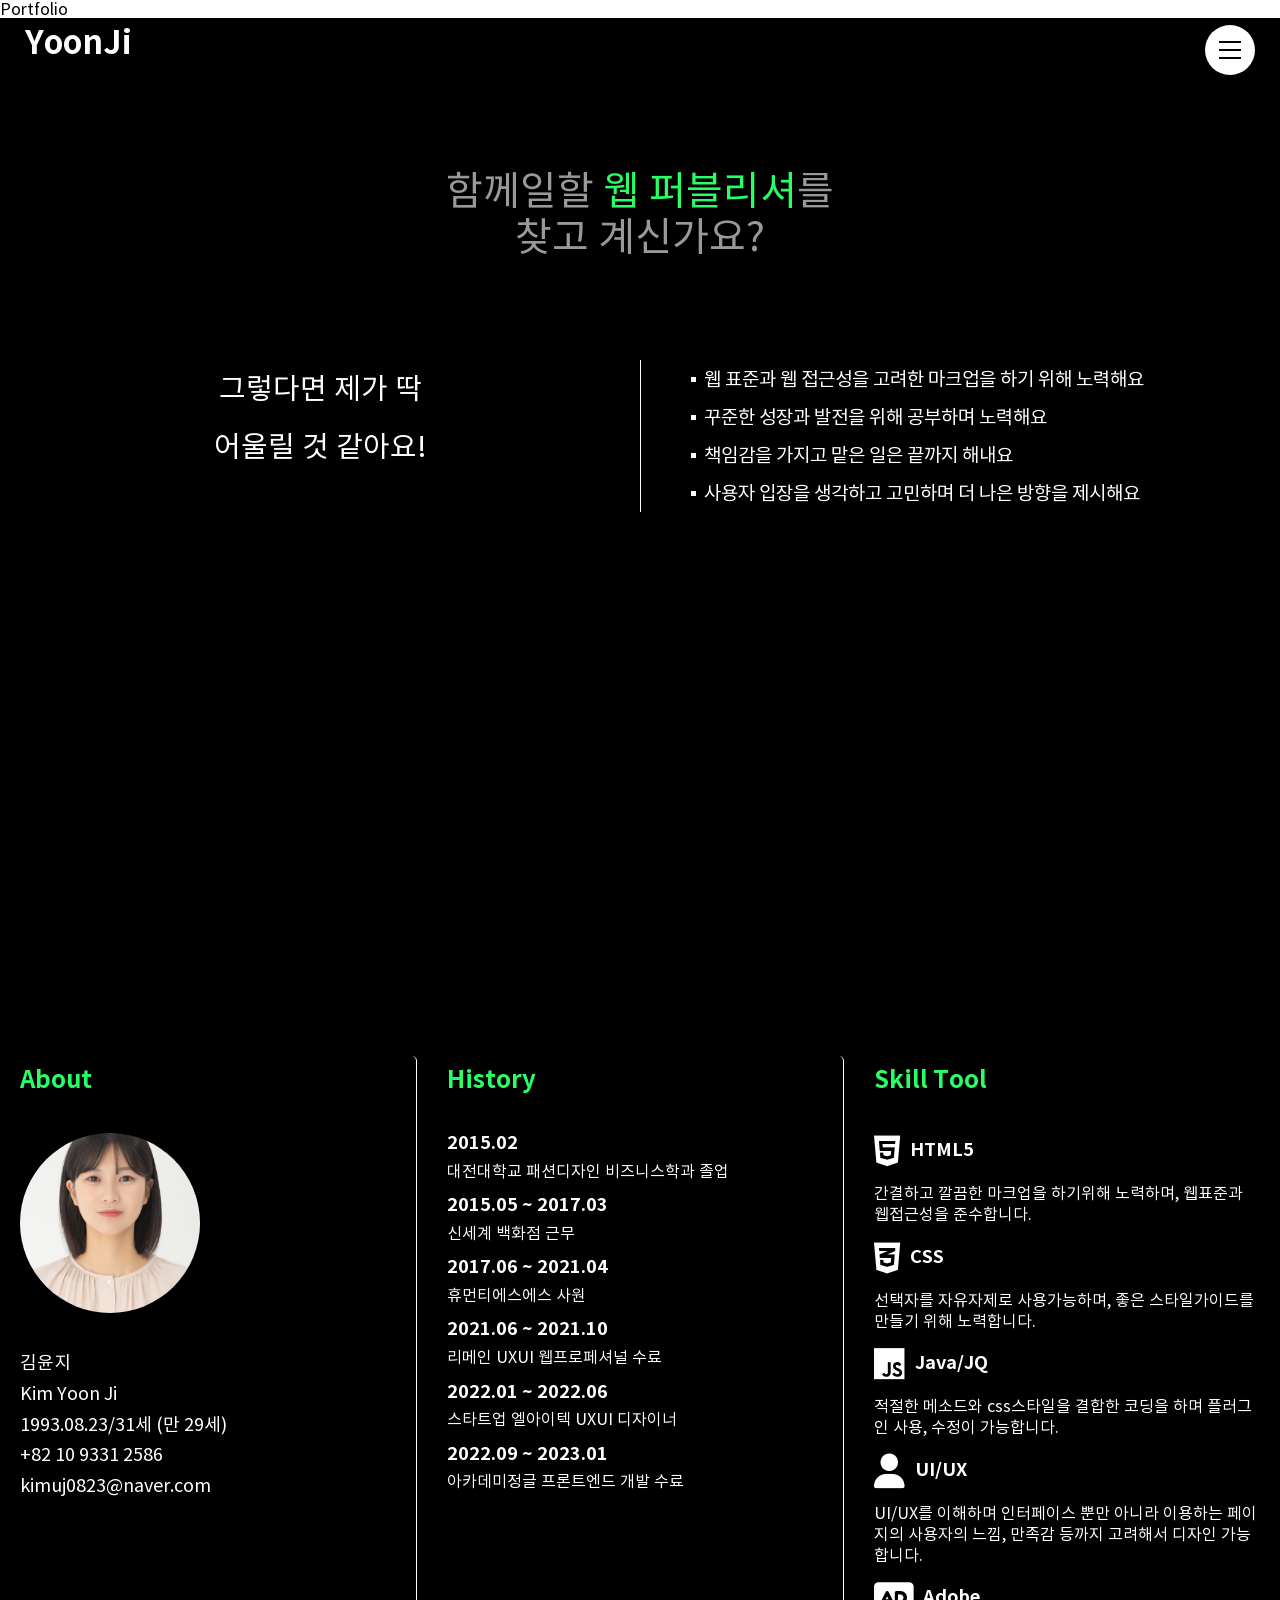
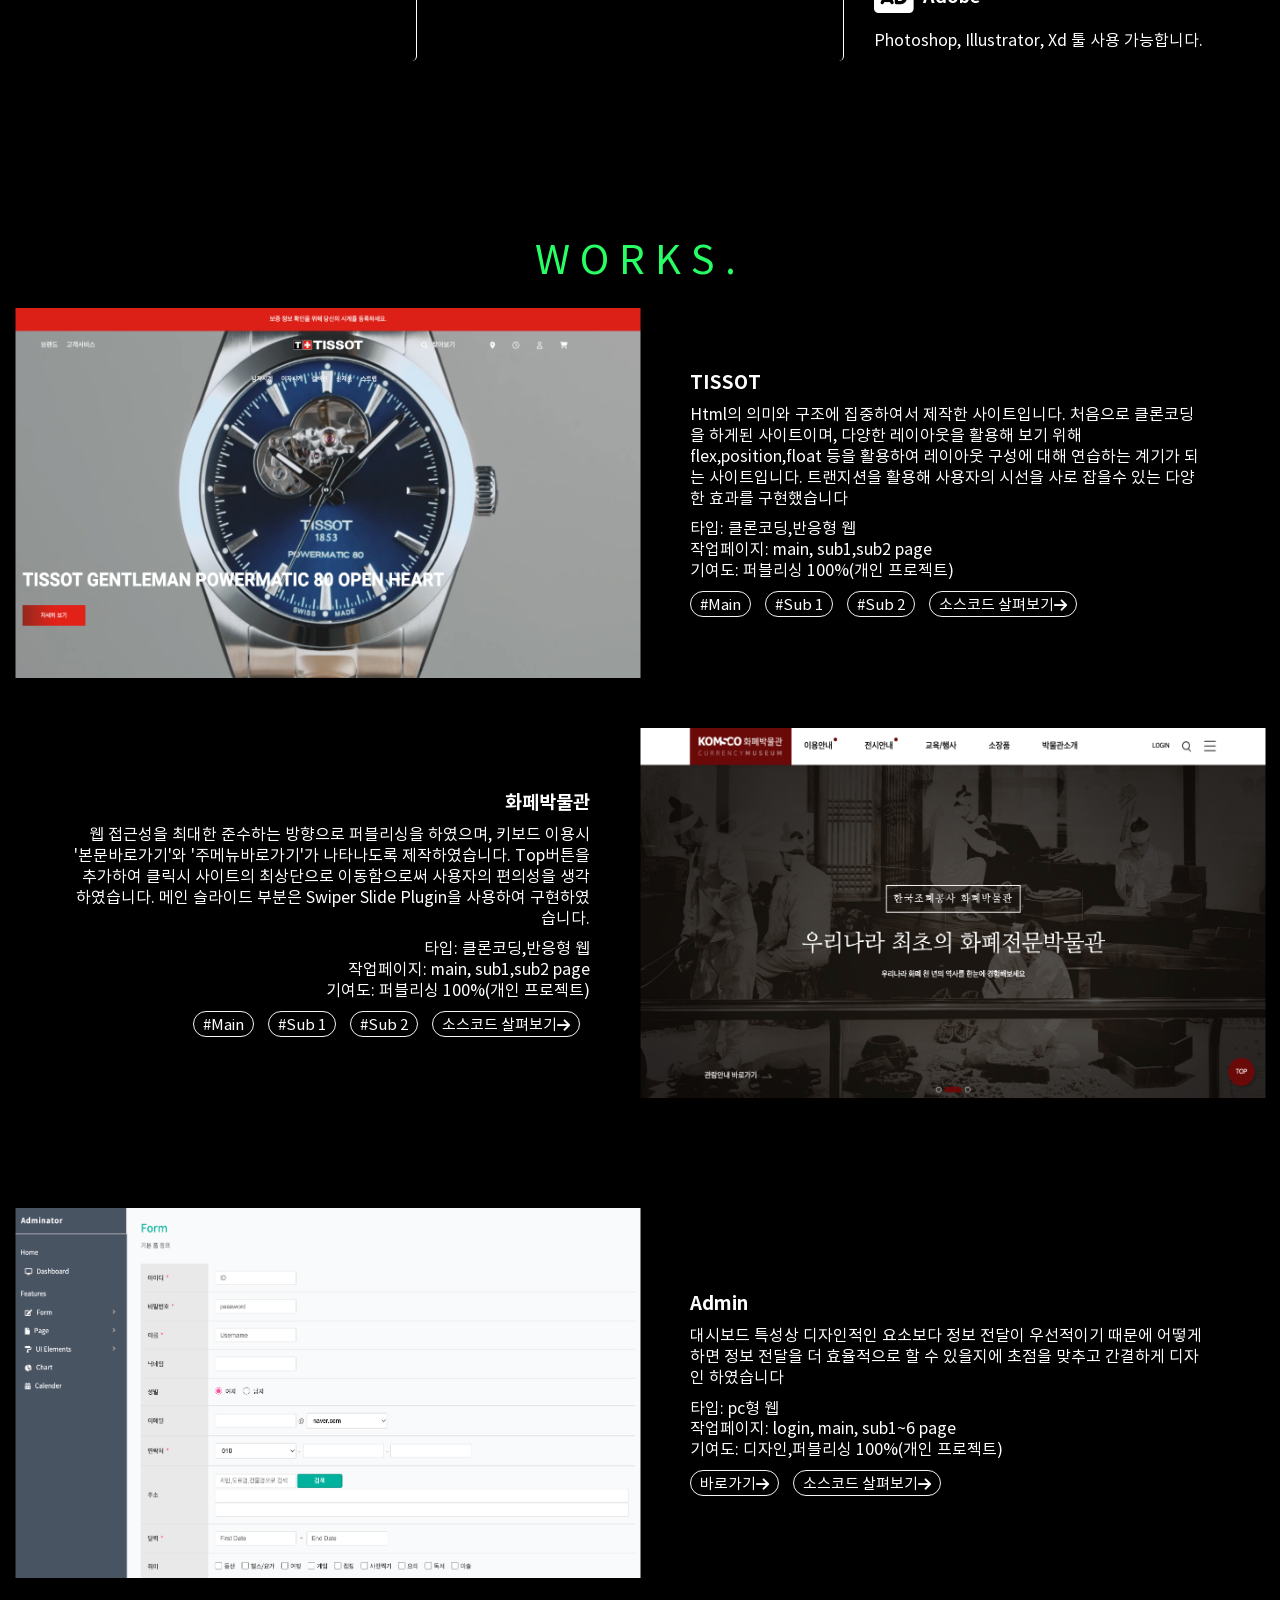
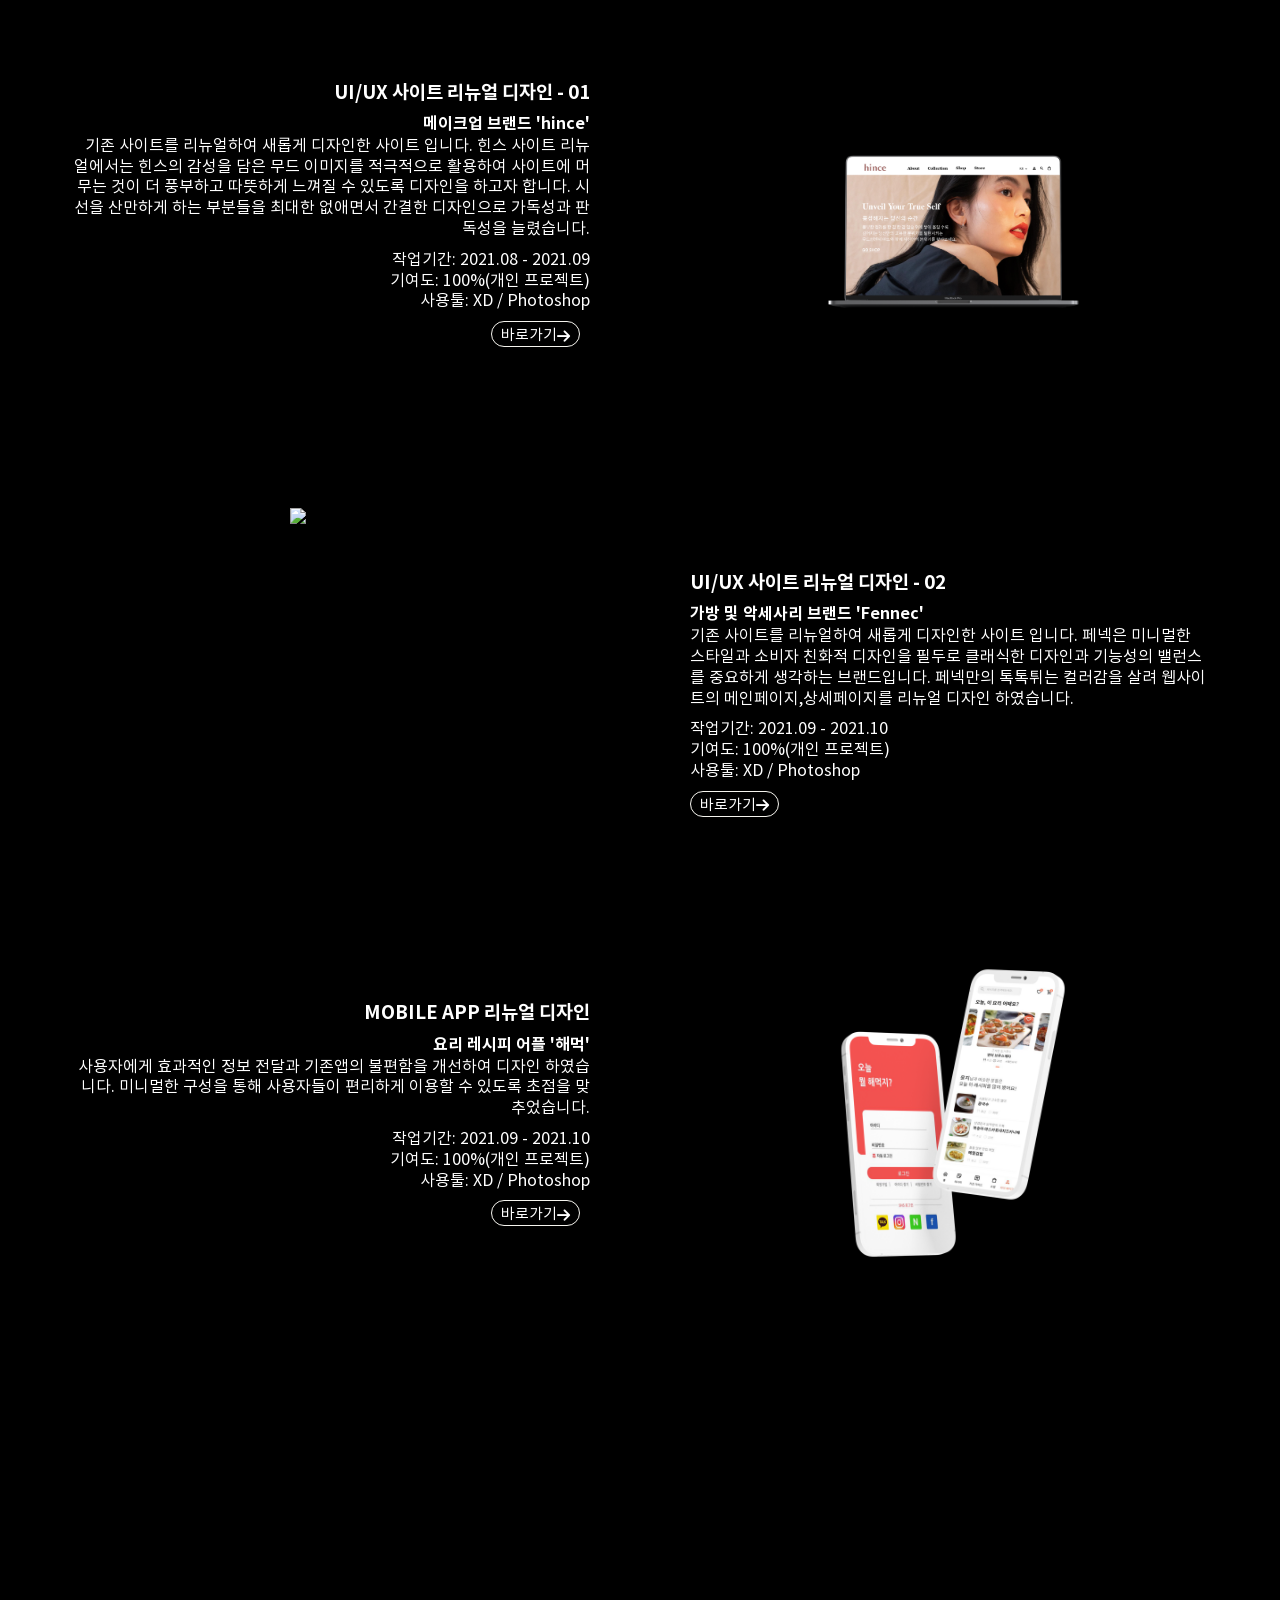
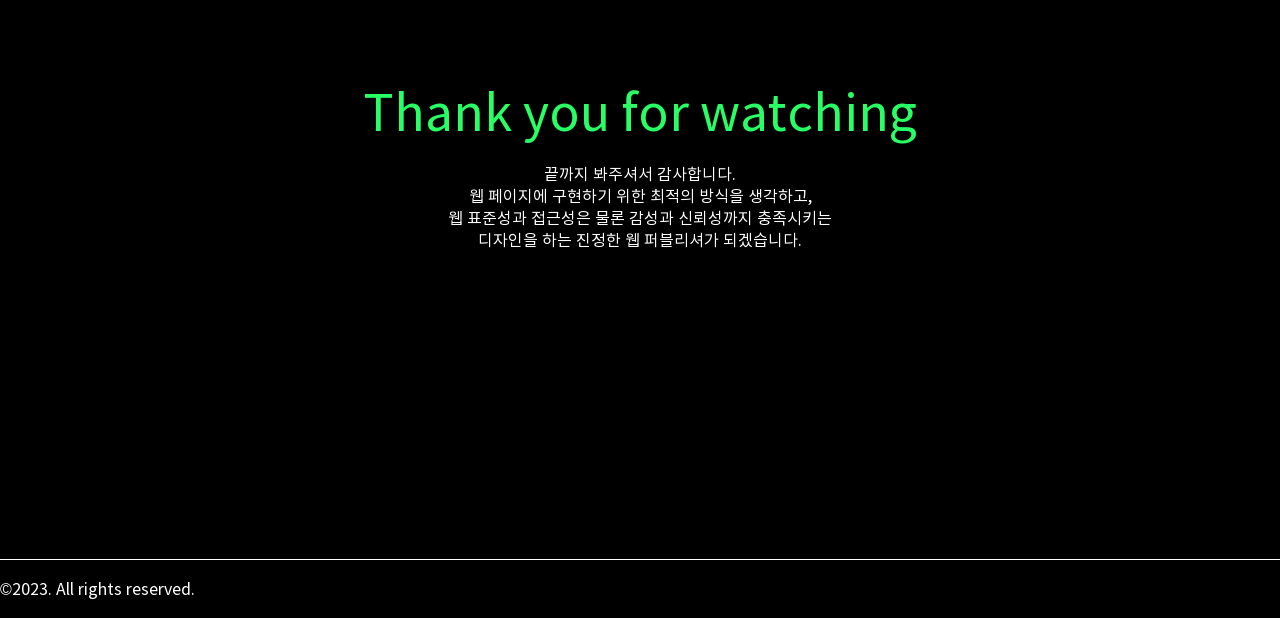
==== commit beb10676: "추가 작업 내역입니다." ====
--- a/index.html
+++ b/index.html
@@ -15,6 +15,7 @@
   <title>김윤지 | 웹퍼블리셔 포트폴리오</title>
 </head>
 <body>
+  <!-- 헤더 영역 -->
   <header>
     <div>
       <h1><a href="#">YoonJi</a></h1>
@@ -32,12 +33,14 @@
         <span></span>
     </div>
   </header>
-  <section id="intro" class="page">
+  <!--인트로 영역-->
+  <section id="intro  " class="page">
     <div>
       <span>Portfolio</span>
     </div>
   </section>
-    
+  
+  <!--introduce영역-->
   <section id="need" class="page">
     <div class="container">
       <div class="need-tit">
@@ -59,6 +62,7 @@
     </div>
   </section>
 
+  <!--About Me,education,skill영역-->
   <section id="about" class="page">
     <div class="container">
         <ul class="cards">
@@ -115,6 +119,7 @@
     </div>
   </section>
 
+  <!--project 영역-->
   <section id="work-1" class="project page">
     <div class="work-tit">
       <p>WORKS.</p>
@@ -185,9 +190,72 @@
         </div>
       </div>
 
+      <div class="content reverse">
+        <div class="img-box">
+          <img src="./img/uiux-pc-01.png" alt="미리보기" class="project-img">
+        </div>
+        <div class="text-box right-text">
+          <h3>UI/UX 사이트 리뉴얼 디자인 - 01</h3>
+          <h4>메이크업 브랜드 'hince'</h4>
+          <p>기존 사이트를 리뉴얼하여 새롭게 디자인한 사이트 입니다. 힌스 사이트 리뉴얼에서는 힌스의 감성을 담은 무드 이미지를 적극적으로 활용하여 사이트에 머무는 것이 더 풍부하고 따뜻하게 느껴질 수 있도록 디자인을 하고자 합니다. 시선을 산만하게 하는 부분들을 최대한 없애면서 간결한 디자인으로 가독성과 판독성을 늘렸습니다.</p>
+          <ul>
+            <li>작업기간: 2021.08 - 2021.09</li>
+            <li>기여도: 100%(개인 프로젝트)</li>
+            <li>사용툴: XD / Photoshop</li>
+          </ul>
+          <div>
+            <a href="./pdf/uiux-1.pdf" target="_blank" class="more">바로가기<i class="fa-solid fa-arrow-right"></i></a>
+          </div>
+        </div>
+      </div>
+
     </div> 
   </section>
 
+  <section id="work-3" class="project page">
+    <div class="container">
+      <div class="content">
+        <div class="img-box">
+          <img src="./img/uiux-pc-02.png" alt="미리보기" class="project-img">
+        </div>
+        <div class="text-box">
+          <h3>UI/UX 사이트 리뉴얼 디자인 - 02</h3>
+          <h4>가방 및 악세사리 브랜드 'Fennec'</h4>
+          <p>기존 사이트를 리뉴얼하여 새롭게 디자인한 사이트 입니다. 페넥은 미니멀한 스타일과 소비자 친화적 디자인을 필두로 클래식한 디자인과 기능성의 밸런스를 중요하게 생각하는 브랜드입니다. 페넥만의 톡톡튀는 컬러감을 살려 웹사이트의 메인페이지,상세페이지를 리뉴얼 디자인 하였습니다.</p>
+          <ul>
+            <li>작업기간: 2021.09 - 2021.10</li>
+            <li>기여도: 100%(개인 프로젝트)</li>
+            <li>사용툴: XD / Photoshop</li>
+          </ul>
+          <div>
+            <a href="./pdf/uiux-2.pdf" target="_blank" class="more">바로가기<i class="fa-solid fa-arrow-right"></i></a>
+          </div>
+        </div>
+      </div>
+
+      <div class="content reverse">
+        <div class="img-box">
+          <img src="./img/uiux-app.png" alt="미리보기" class="project-img">
+        </div>
+        <div class="text-box right-text">
+          <h3>MOBILE APP 리뉴얼 디자인</h3>
+          <h4>요리 레시피 어플 '해먹'</h4>
+          <p>사용자에게 효과적인 정보 전달과 기존앱의 불편함을 개선하여 디자인 하였습니다. 미니멀한 구성을 통해 사용자들이 편리하게 이용할 수 있도록 초점을 맞추었습니다.</p>
+          <ul>
+            <li>작업기간: 2021.09 - 2021.10</li>
+            <li>기여도: 100%(개인 프로젝트)</li>
+            <li>사용툴: XD / Photoshop</li>
+          </ul>
+          <div>
+            <a href="./pdf/app.pdf" target="_blank" class="more">바로가기<i class="fa-solid fa-arrow-right"></i></a>
+          </div>
+        </div>
+      </div>
+
+    </div> 
+  </section>
+
+  <!-- 푸터 영역 -->
   <section id="footer" class="page">
     <div class="container">
       <div class="footer-top">
@@ -204,7 +272,7 @@
     </div>
   </section>
 
-
+  <!-- Script -->
   <script>
     $('.hamburger-btn').click(function() {
       $(this).toggleClass('on');
--- a/css/style-mobile.css
+++ b/css/style-mobile.css
@@ -18,7 +18,8 @@
 /* 서브메뉴 */
 header nav {position: absolute; left: 100%; top: 0; background-color: #fff; width: 80%; height: 100vh; transition: all 0.3s;}
 header nav ul {width: 100%; position: absolute; top: 150px; left: 0; padding-left: 50px;}
-header nav ul li a {color: #000;}
+header nav ul li {margin-bottom: 15px;}
+header nav ul li a {color: #000; font-size: 30px;}
 header nav.on {left: 20%;}
 
 /* 인트로 페이지 */
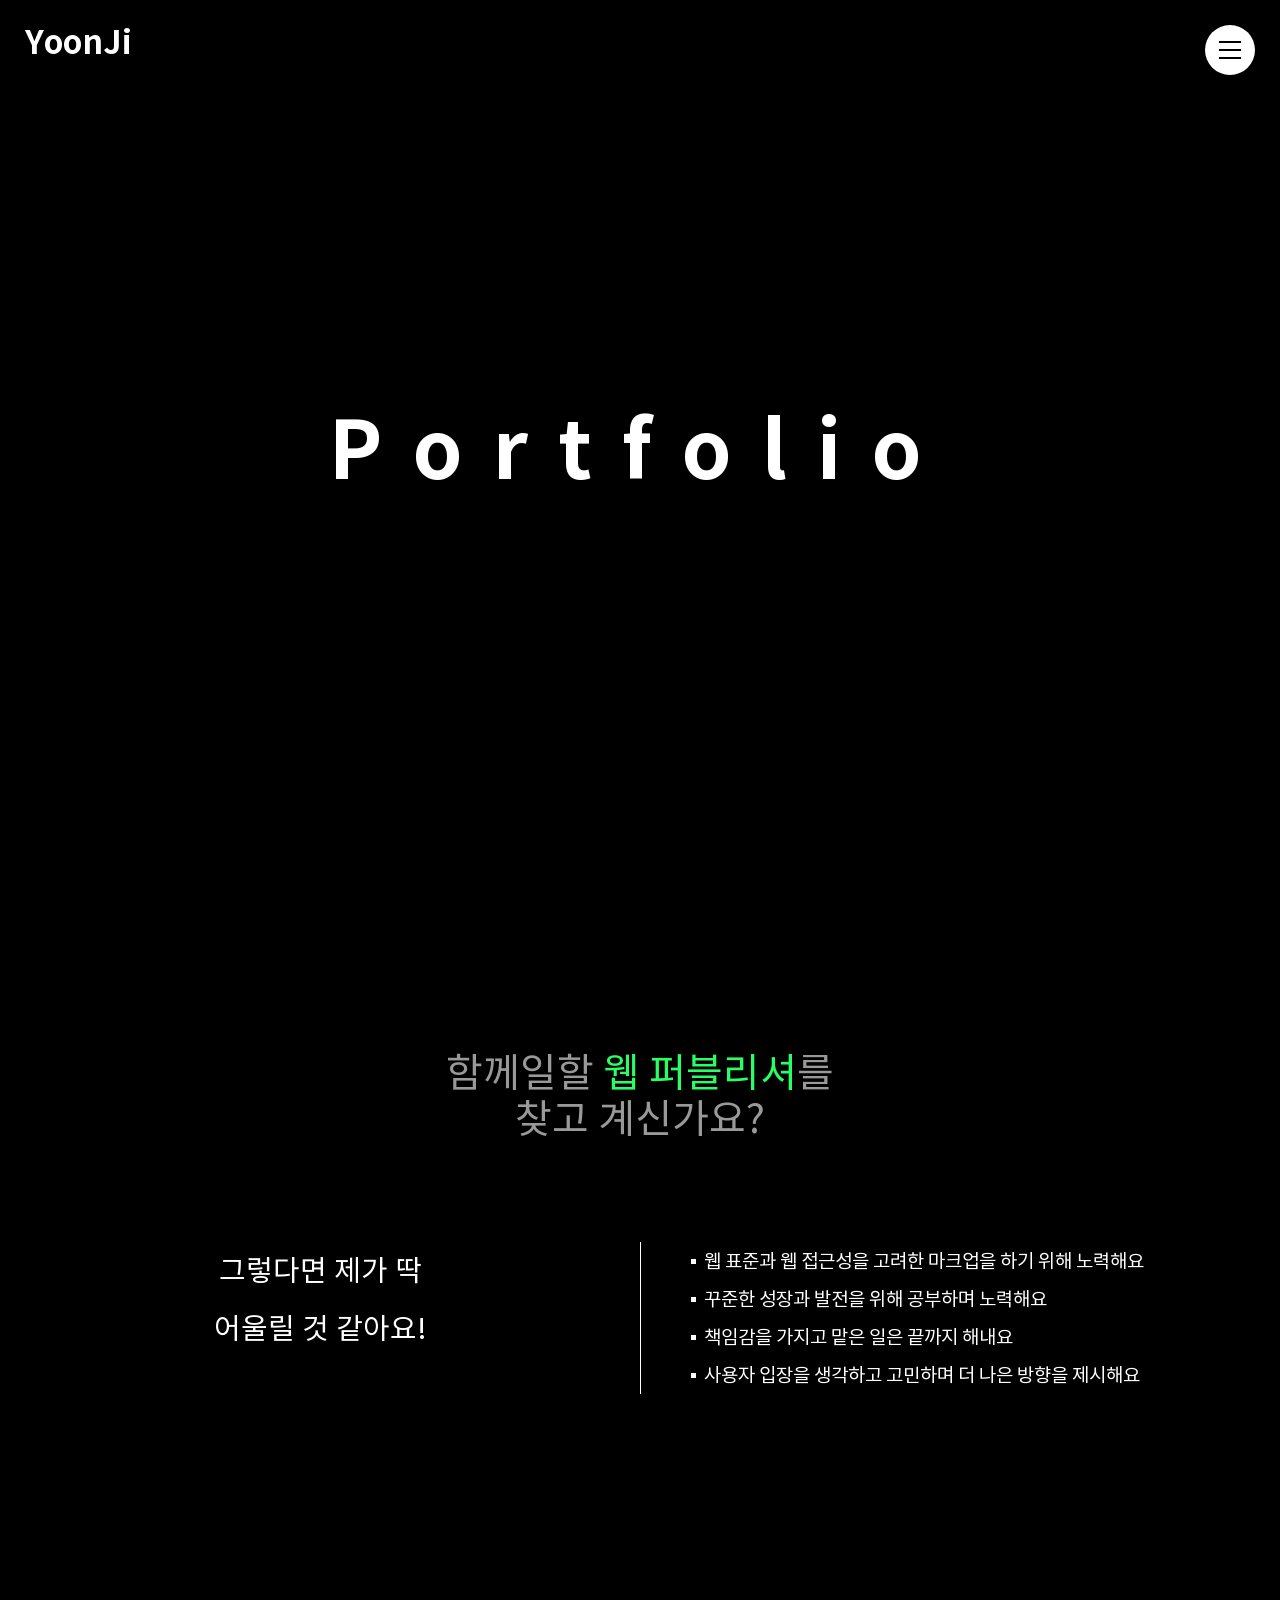
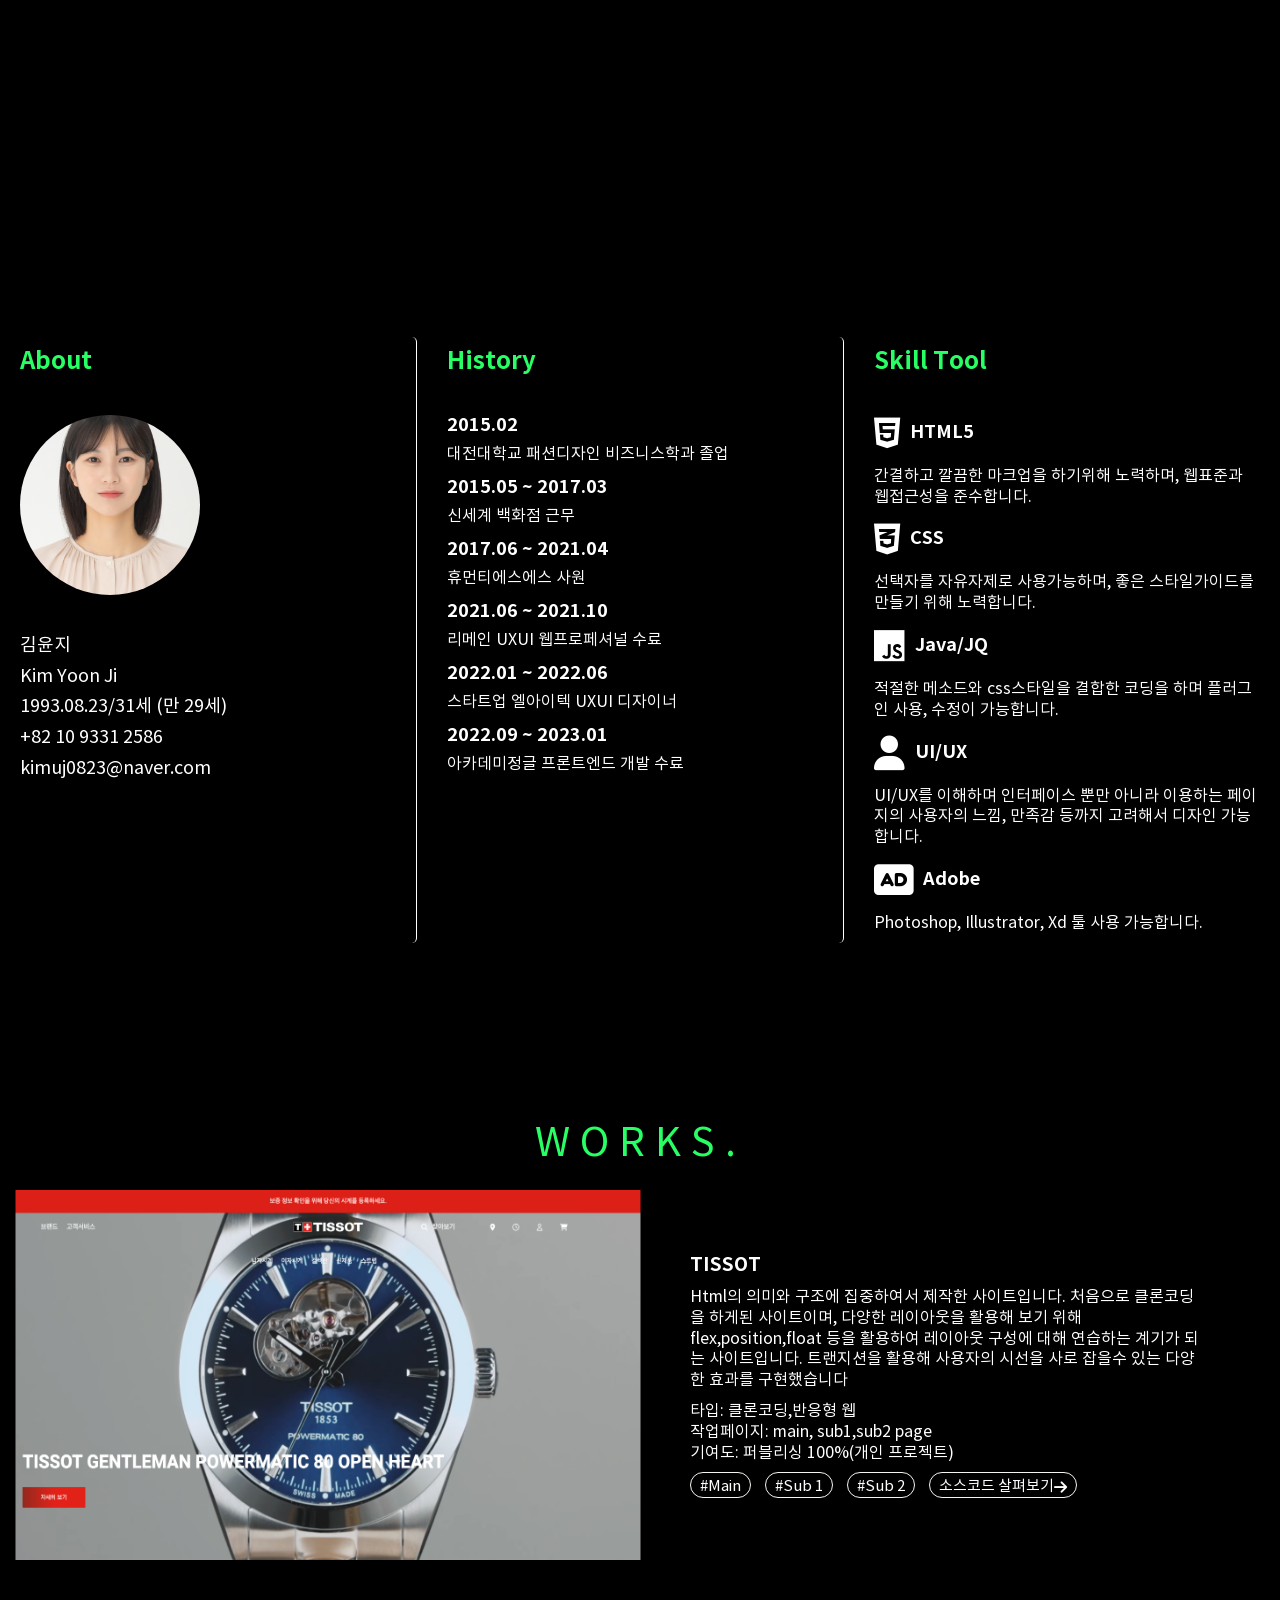
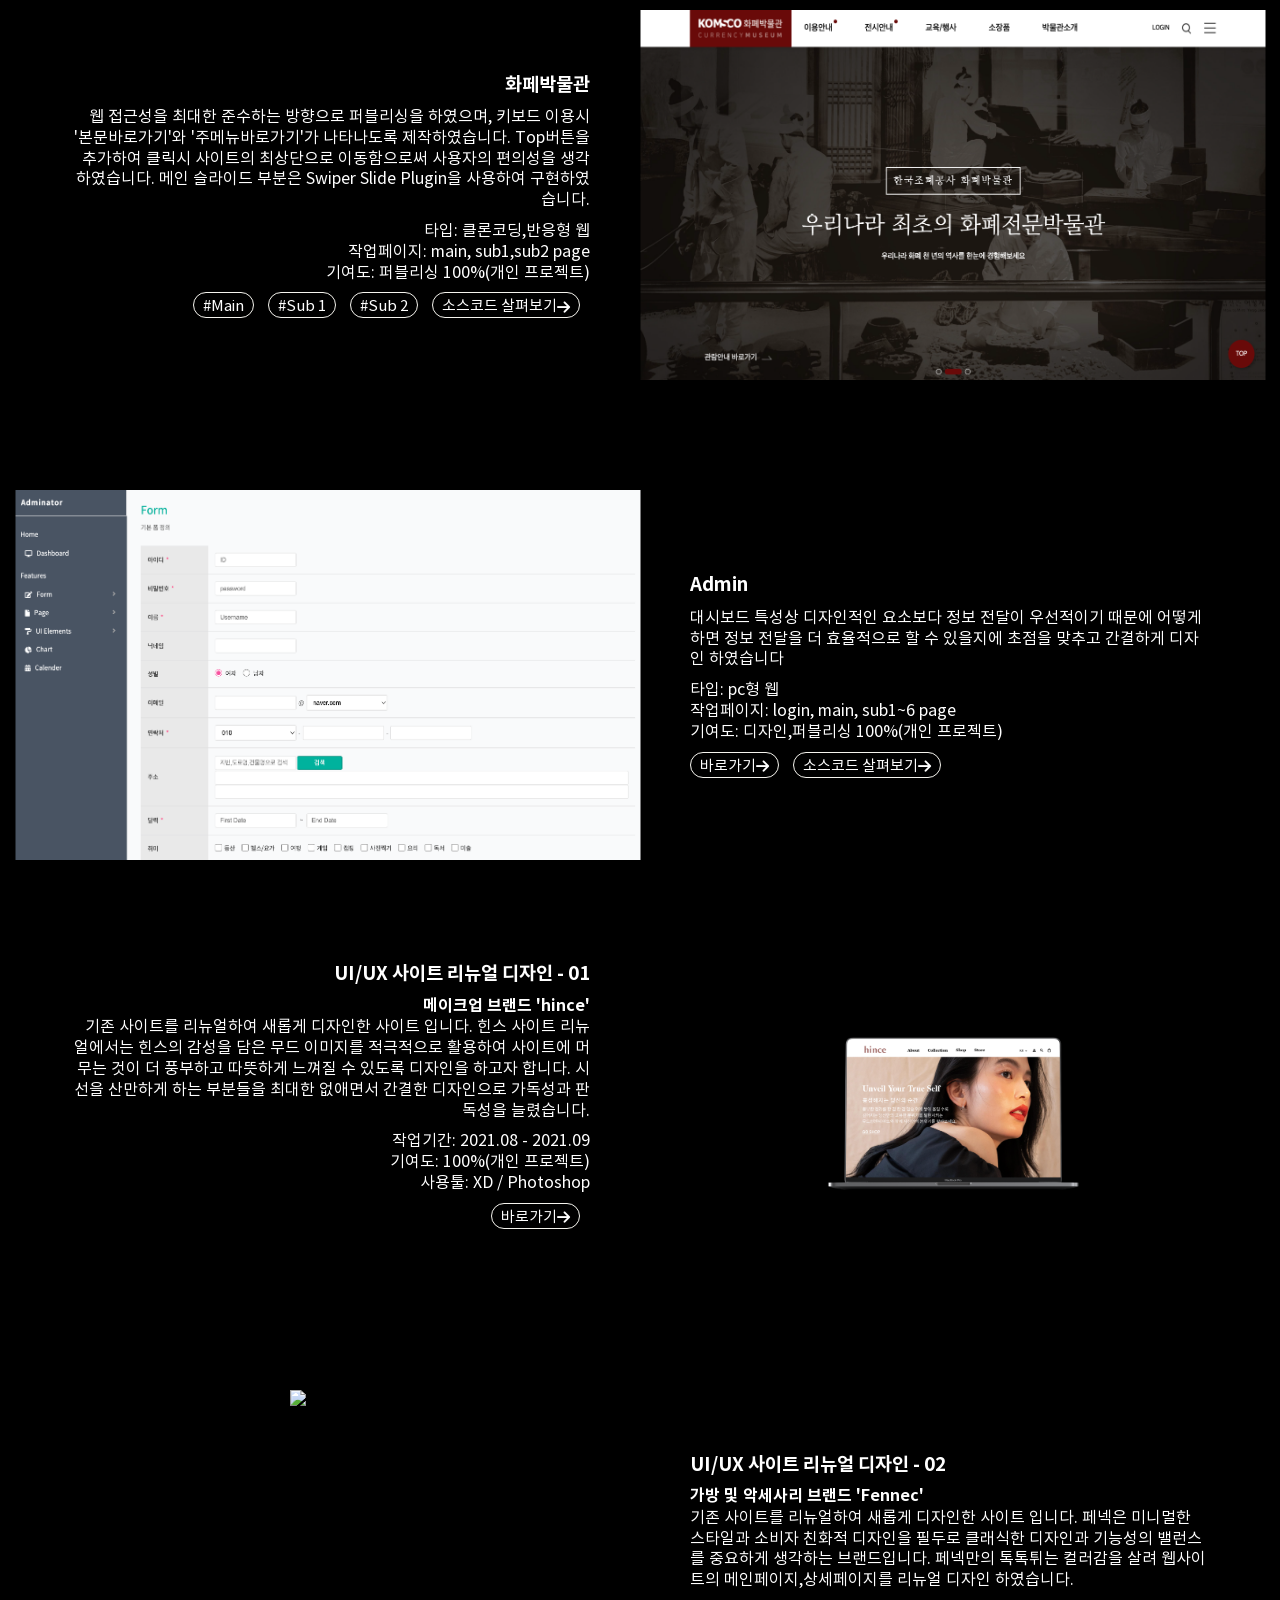
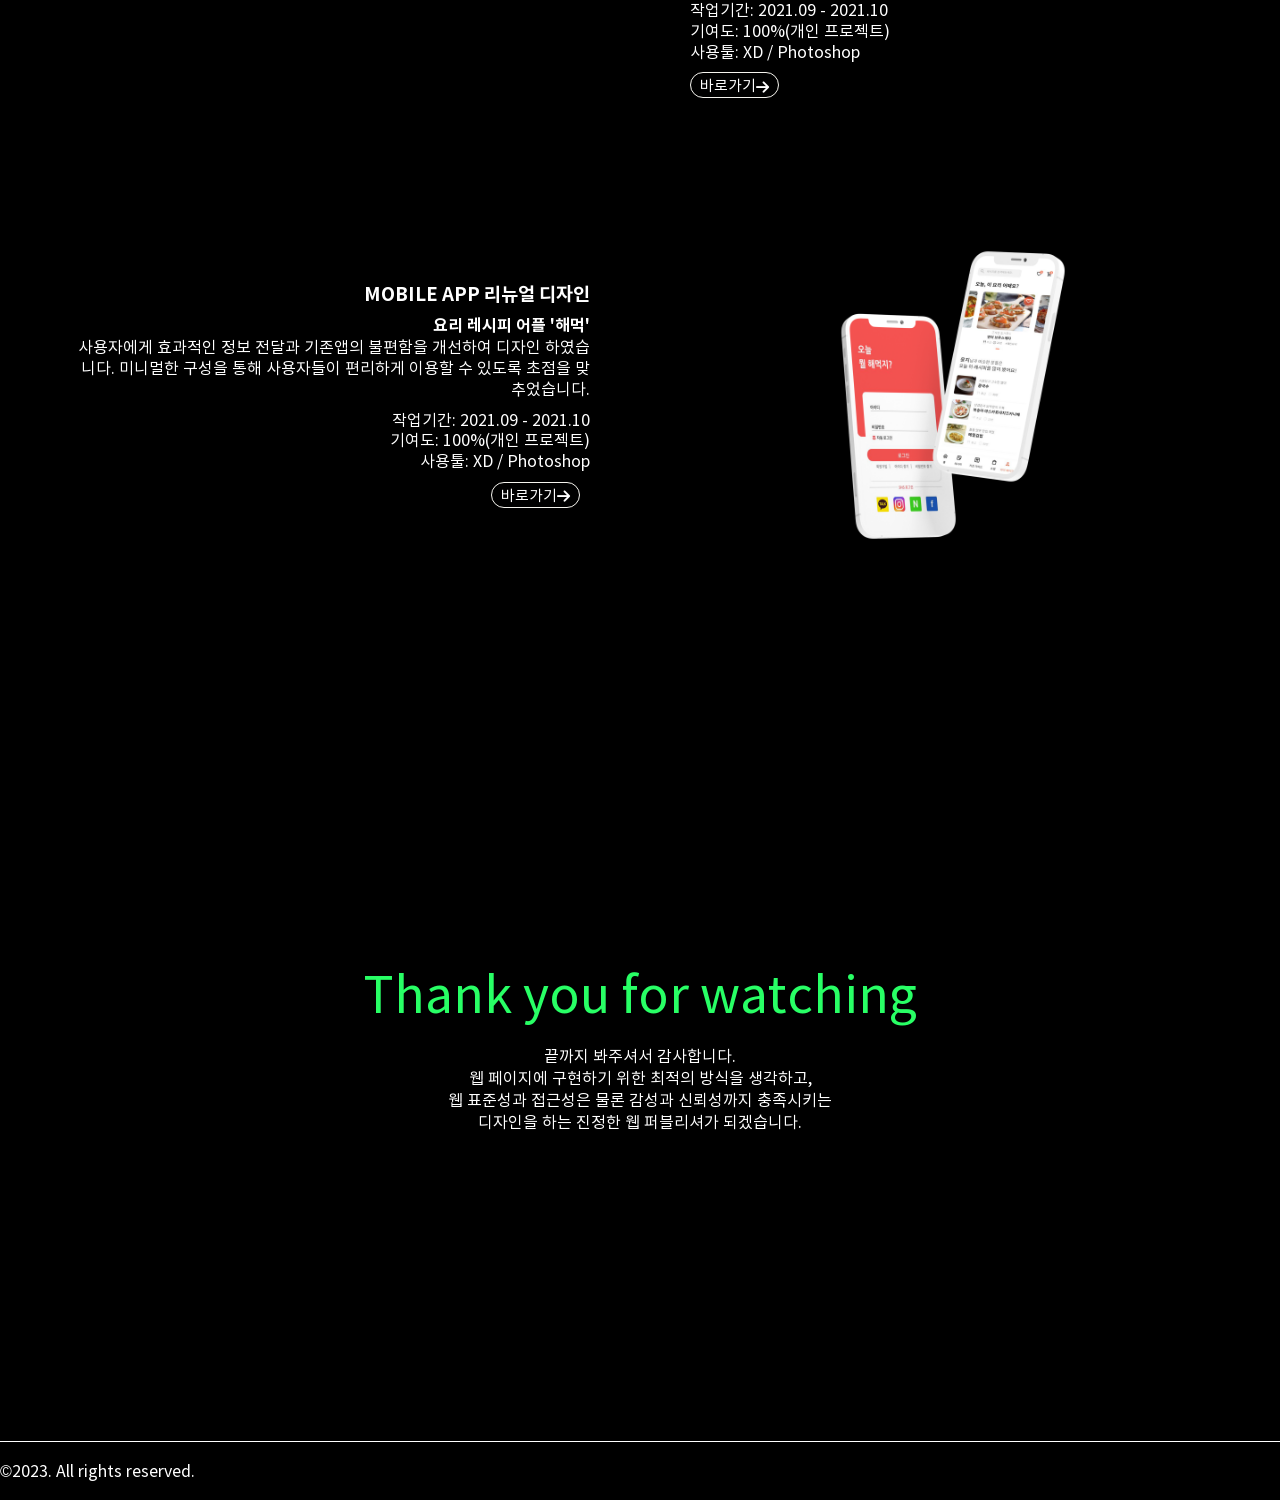
==== commit 5b67b70c: "추가 작업 내역입니다." ====
--- a/index.html
+++ b/index.html
@@ -34,7 +34,7 @@
     </div>
   </header>
   <!--인트로 영역-->
-  <section id="intro  " class="page">
+  <section id="intro" class="page">
     <div>
       <span>Portfolio</span>
     </div>
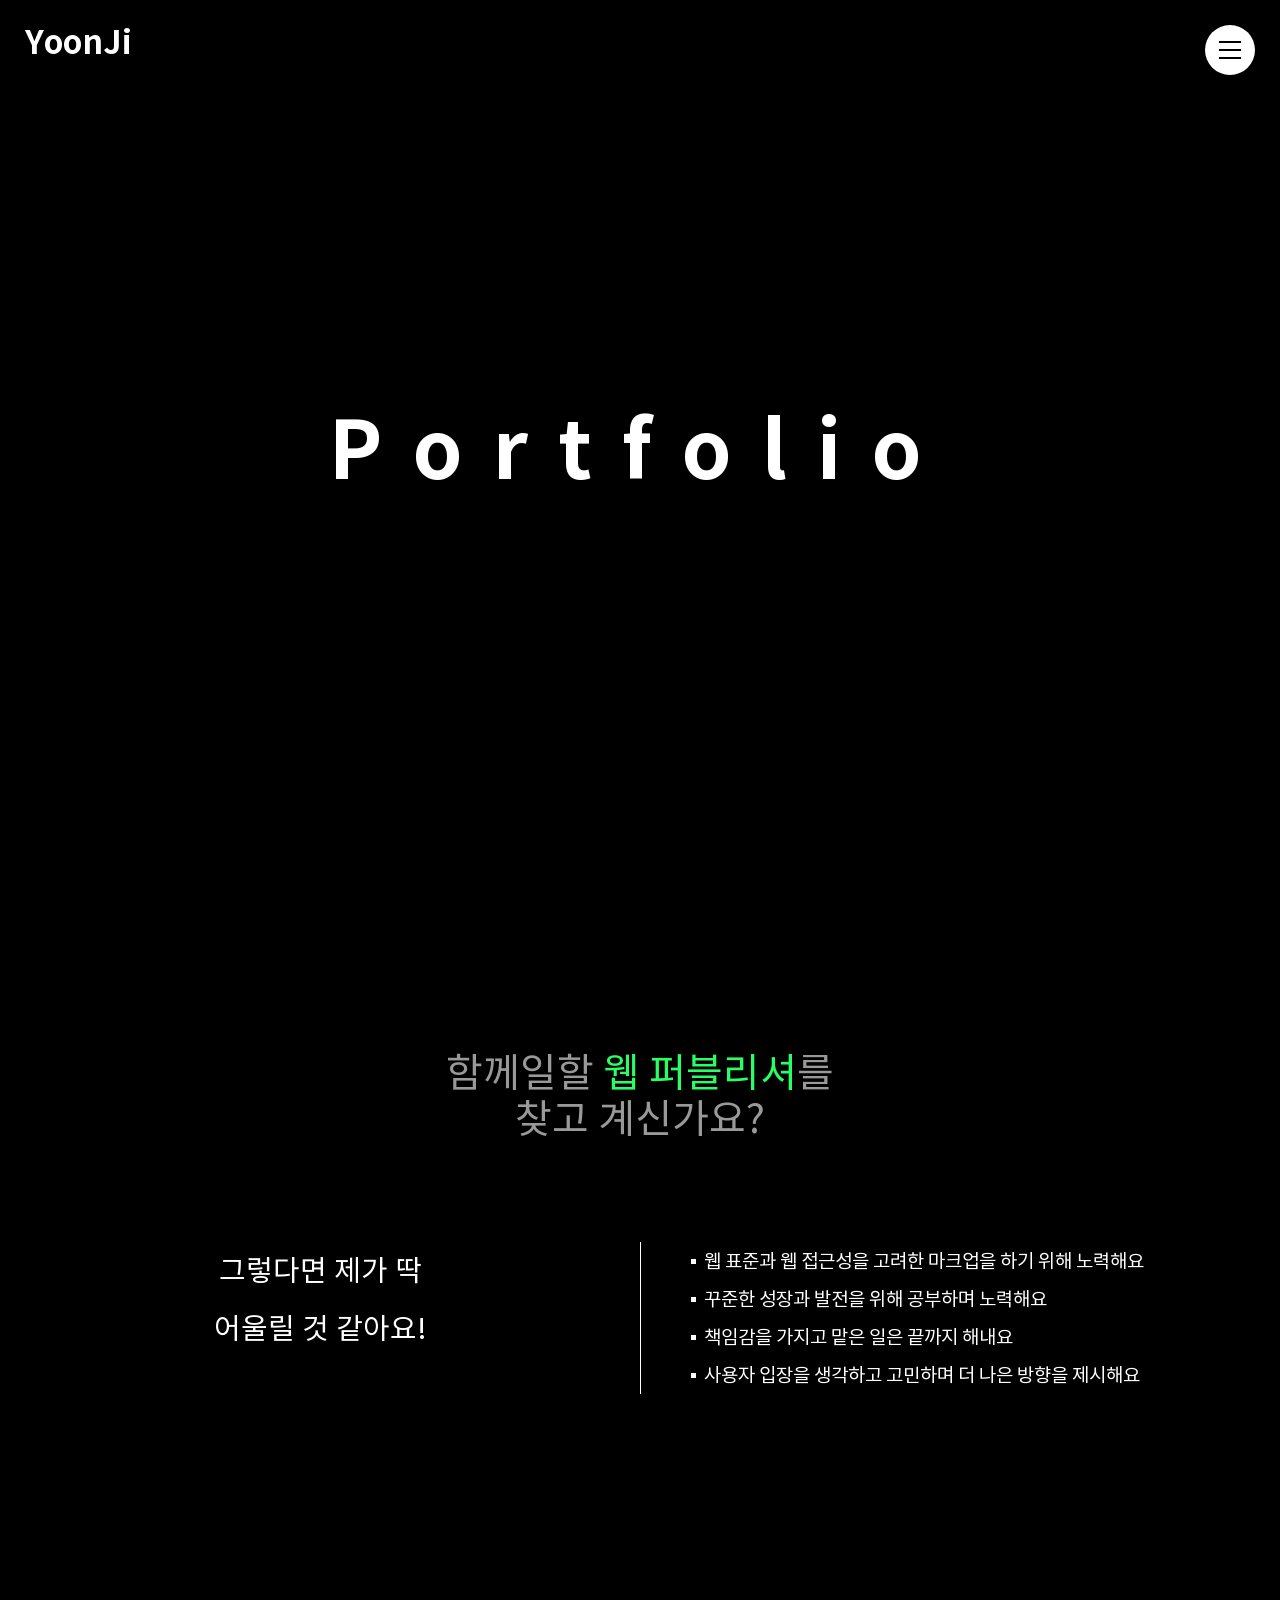
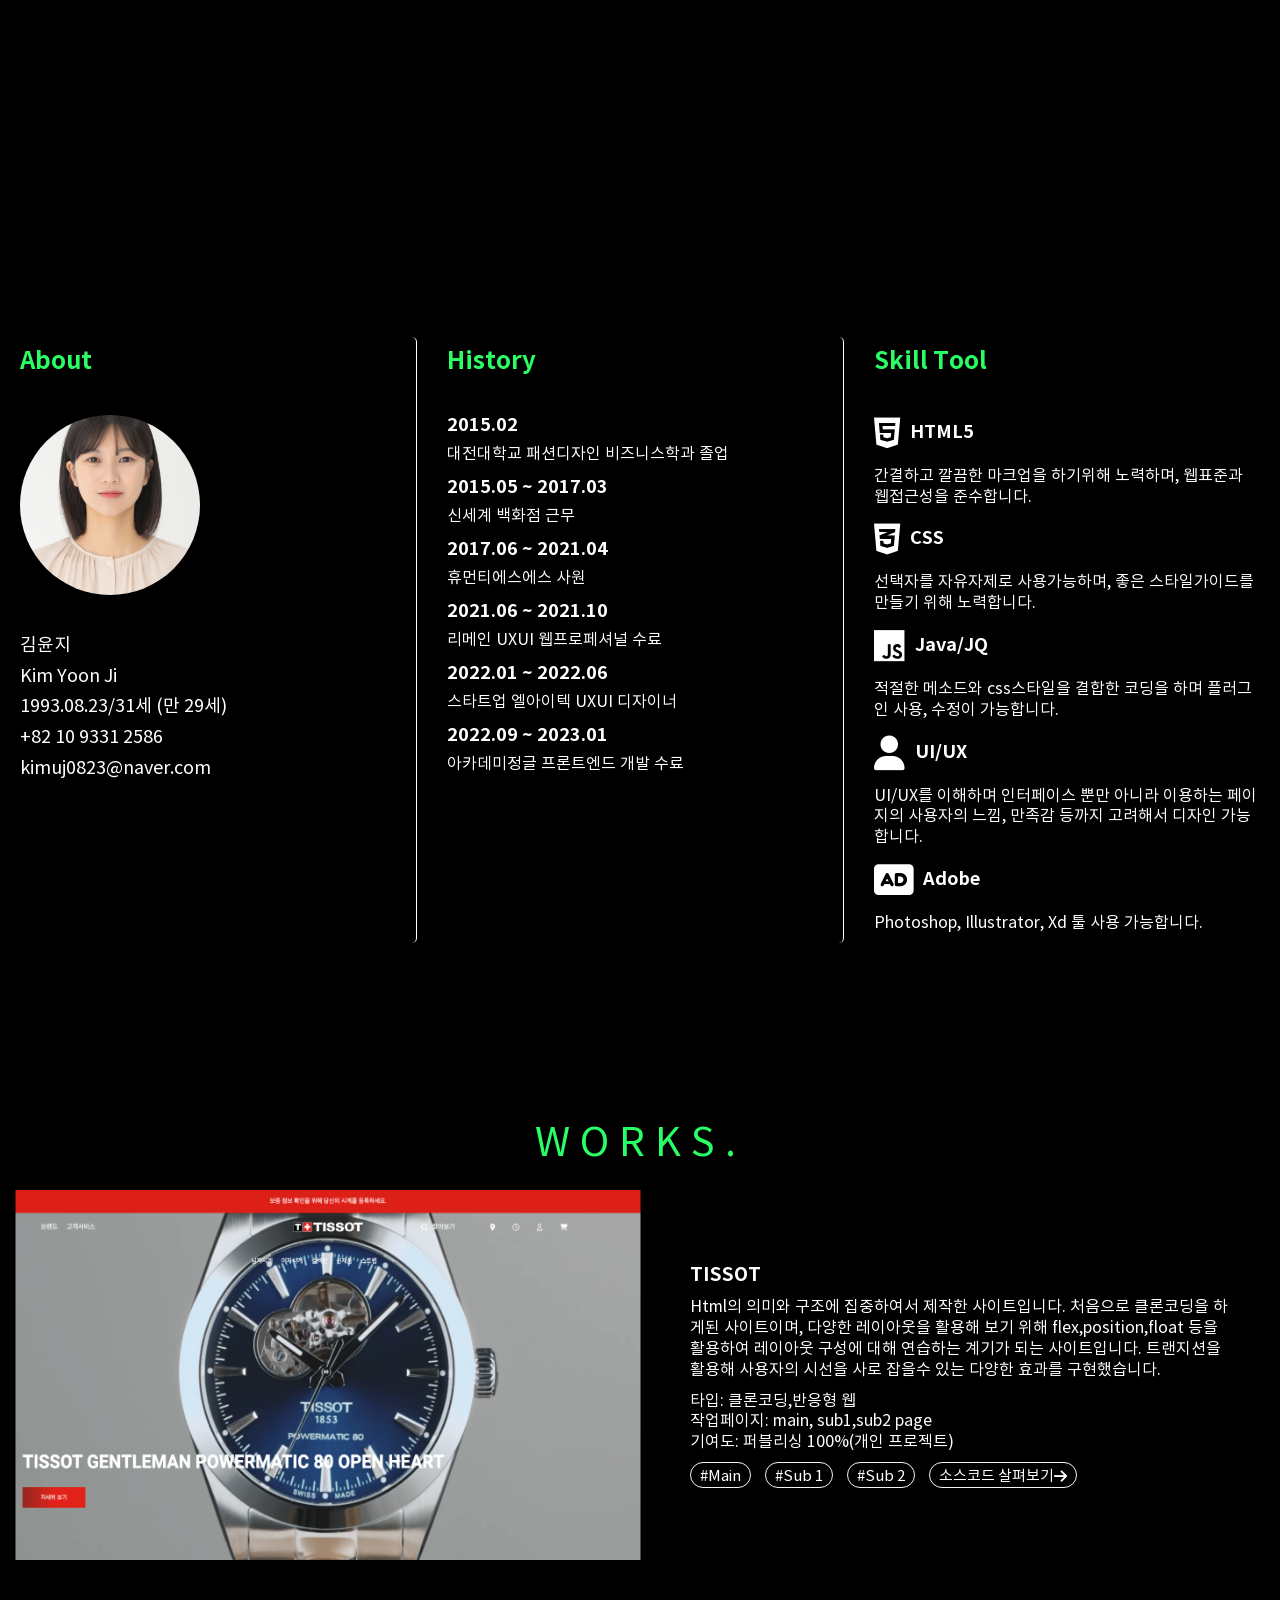
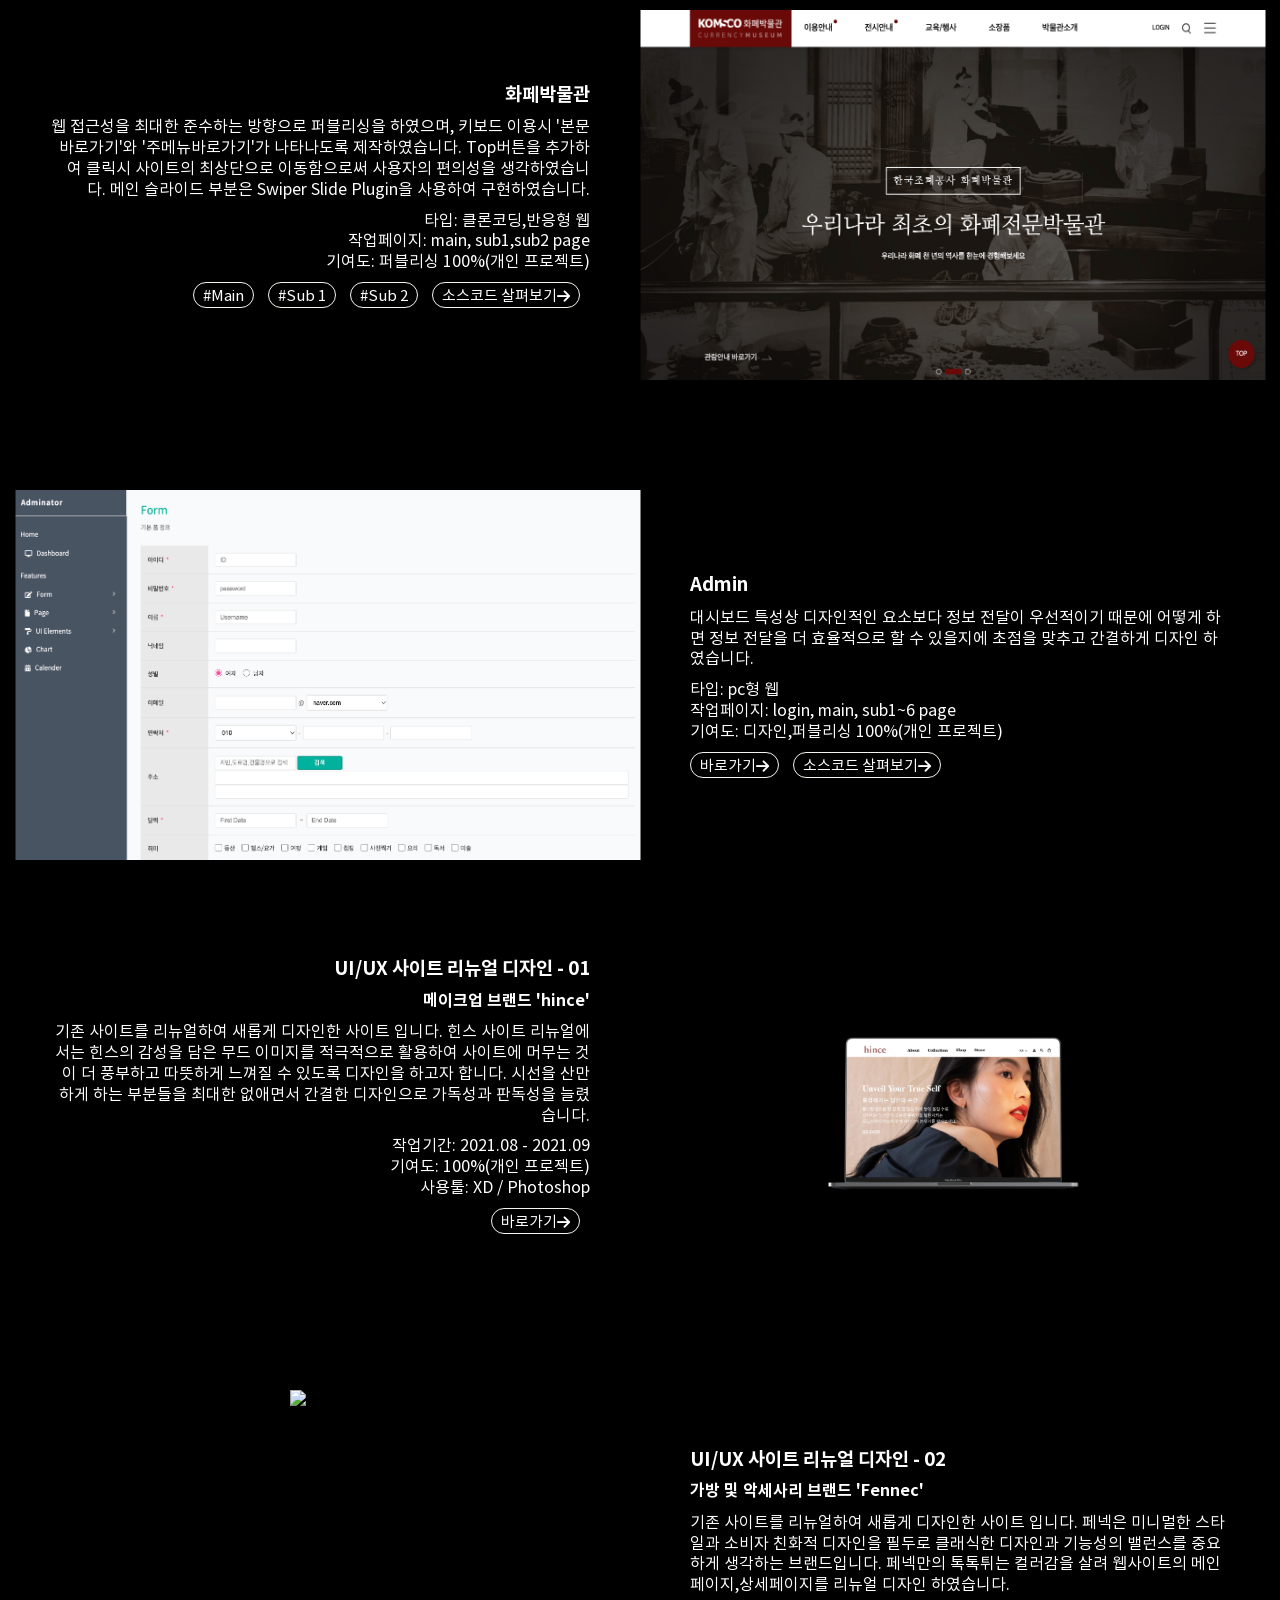
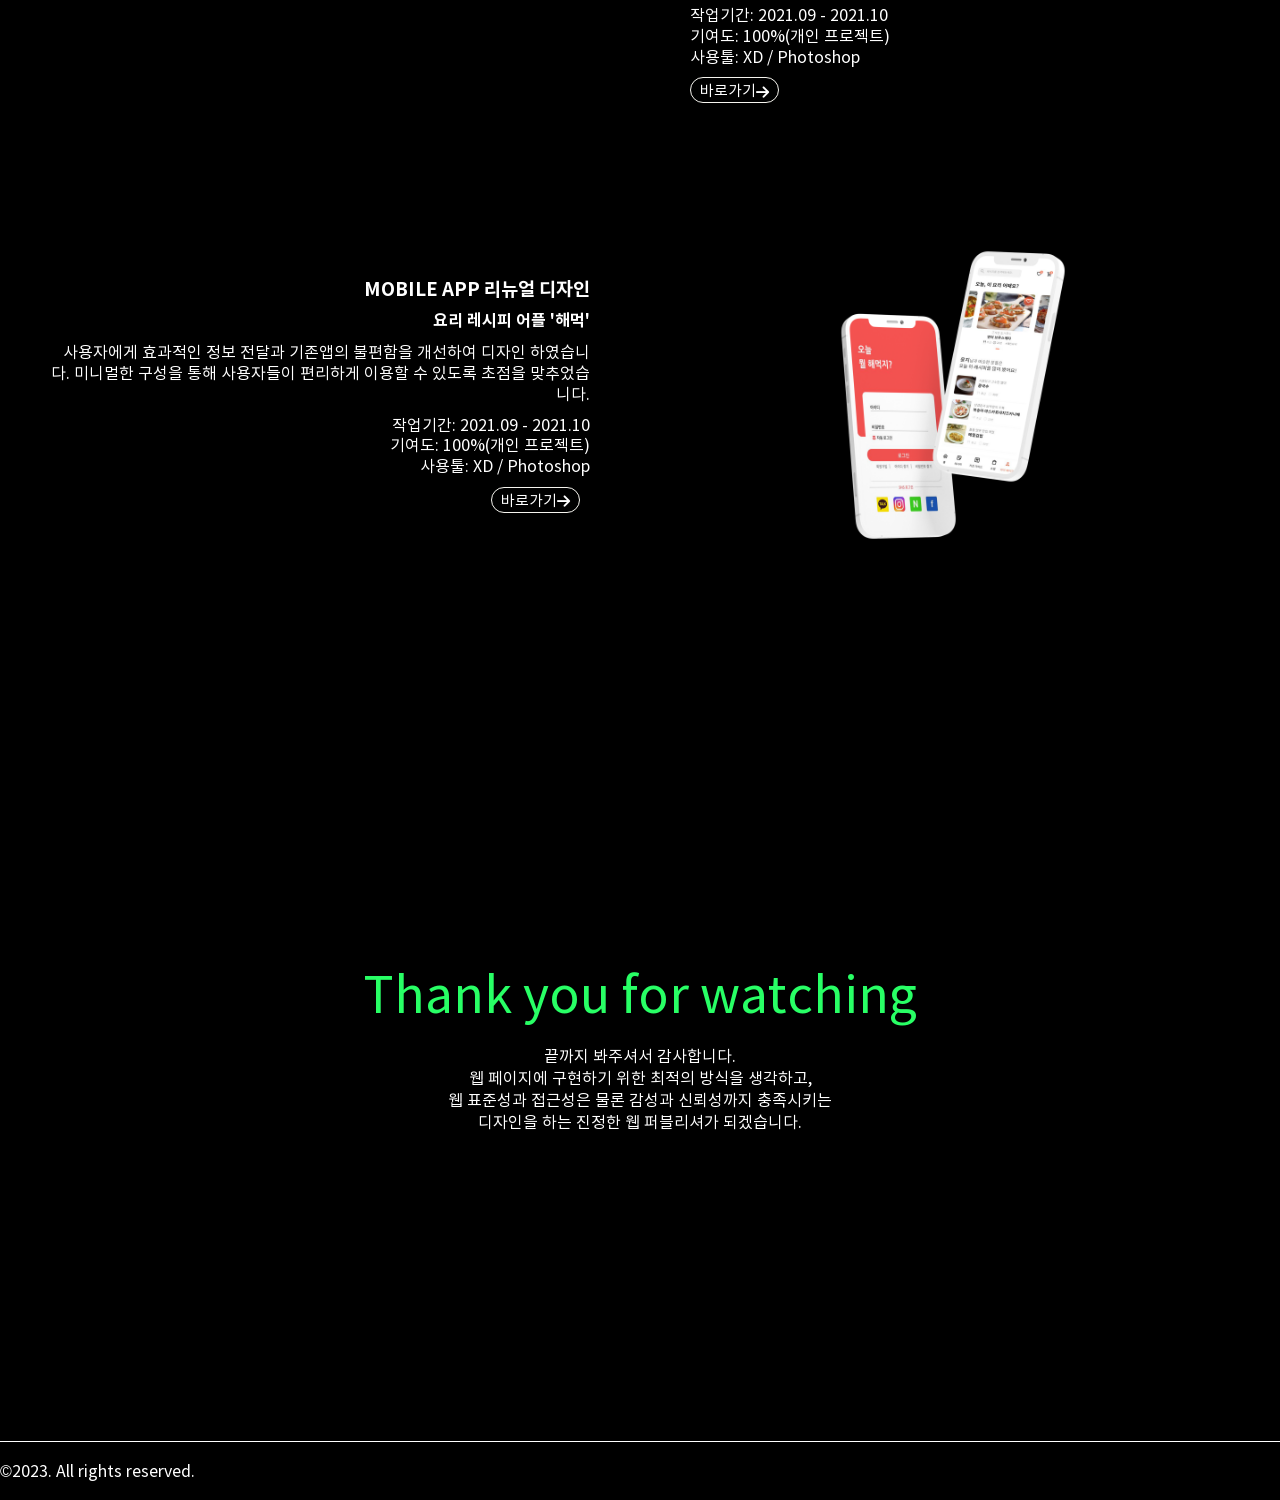
==== commit 57697fa5: "추가 작업 내역입니다." ====
--- a/index.html
+++ b/index.html
@@ -131,7 +131,7 @@
         </div>
         <div class="text-box">
           <h3>TISSOT</h3>
-          <p>Html의 의미와 구조에 집중하여서 제작한 사이트입니다. 처음으로 클론코딩을 하게된 사이트이며, 다양한 레이아웃을 활용해 보기 위해 flex,position,float 등을 활용하여 레이아웃 구성에 대해 연습하는 계기가 되는 사이트입니다. 트랜지션을 활용해 사용자의 시선을 사로 잡을수 있는 다양한 효과를 구현했습니다</p>
+          <p>Html의 의미와 구조에 집중하여서 제작한 사이트입니다. 처음으로 클론코딩을 하게된 사이트이며, 다양한 레이아웃을 활용해 보기 위해 flex,position,float 등을 활용하여 레이아웃 구성에 대해 연습하는 계기가 되는 사이트입니다. 트랜지션을 활용해 사용자의 시선을 사로 잡을수 있는 다양한 효과를 구현했습니다.</p>
           <ul>
             <li>타입: 클론코딩,반응형 웹</li>
             <li>작업페이지: main, sub1,sub2 page</li>
@@ -177,7 +177,7 @@
         </div>
         <div class="text-box">
           <h3>Admin</h3>
-          <p>대시보드 특성상 디자인적인 요소보다 정보 전달이 우선적이기 때문에 어떻게 하면 정보 전달을 더 효율적으로 할 수 있을지에 초점을 맞추고 간결하게 디자인 하였습니다</p>
+          <p>대시보드 특성상 디자인적인 요소보다 정보 전달이 우선적이기 때문에 어떻게 하면 정보 전달을 더 효율적으로 할 수 있을지에 초점을 맞추고 간결하게 디자인 하였습니다.</p>
           <ul>
             <li>타입: pc형 웹</li>
             <li>작업페이지: login, main, sub1~6 page</li>
--- a/css/style.css
+++ b/css/style.css
@@ -75,7 +75,8 @@
 div.content div.img-box img {display: block; position: absolute; left: 50%; top: 50%; transform: translate(-50%, -50%); height: 100%;}
 div.content div.text-box {display: flex; flex-direction: column; justify-content: center; width: calc(50% - 50px); color: #fff; line-height: 1.3;}
 div.content div.text-box h3 {margin-bottom: 10px;}
-div.content div.text-box p {width: 90%; margin-bottom: 10px;}
+div.content div.text-box h4 {margin-bottom: 10px;}
+div.content div.text-box p {width: 94%; margin-bottom: 10px;}
 div.content div.text-box ul {margin-bottom: 10px;}
 div.content div.text-box div a {display: inline-block; max-width: 300px; font-size: 15px;
 font-weight: 400; line-height: 1.2; margin-right: 10px; border: 1px solid #f5f4ee; border-radius: 15px; padding: 4px 9px 2px 9px; transition: all 0.3s;}
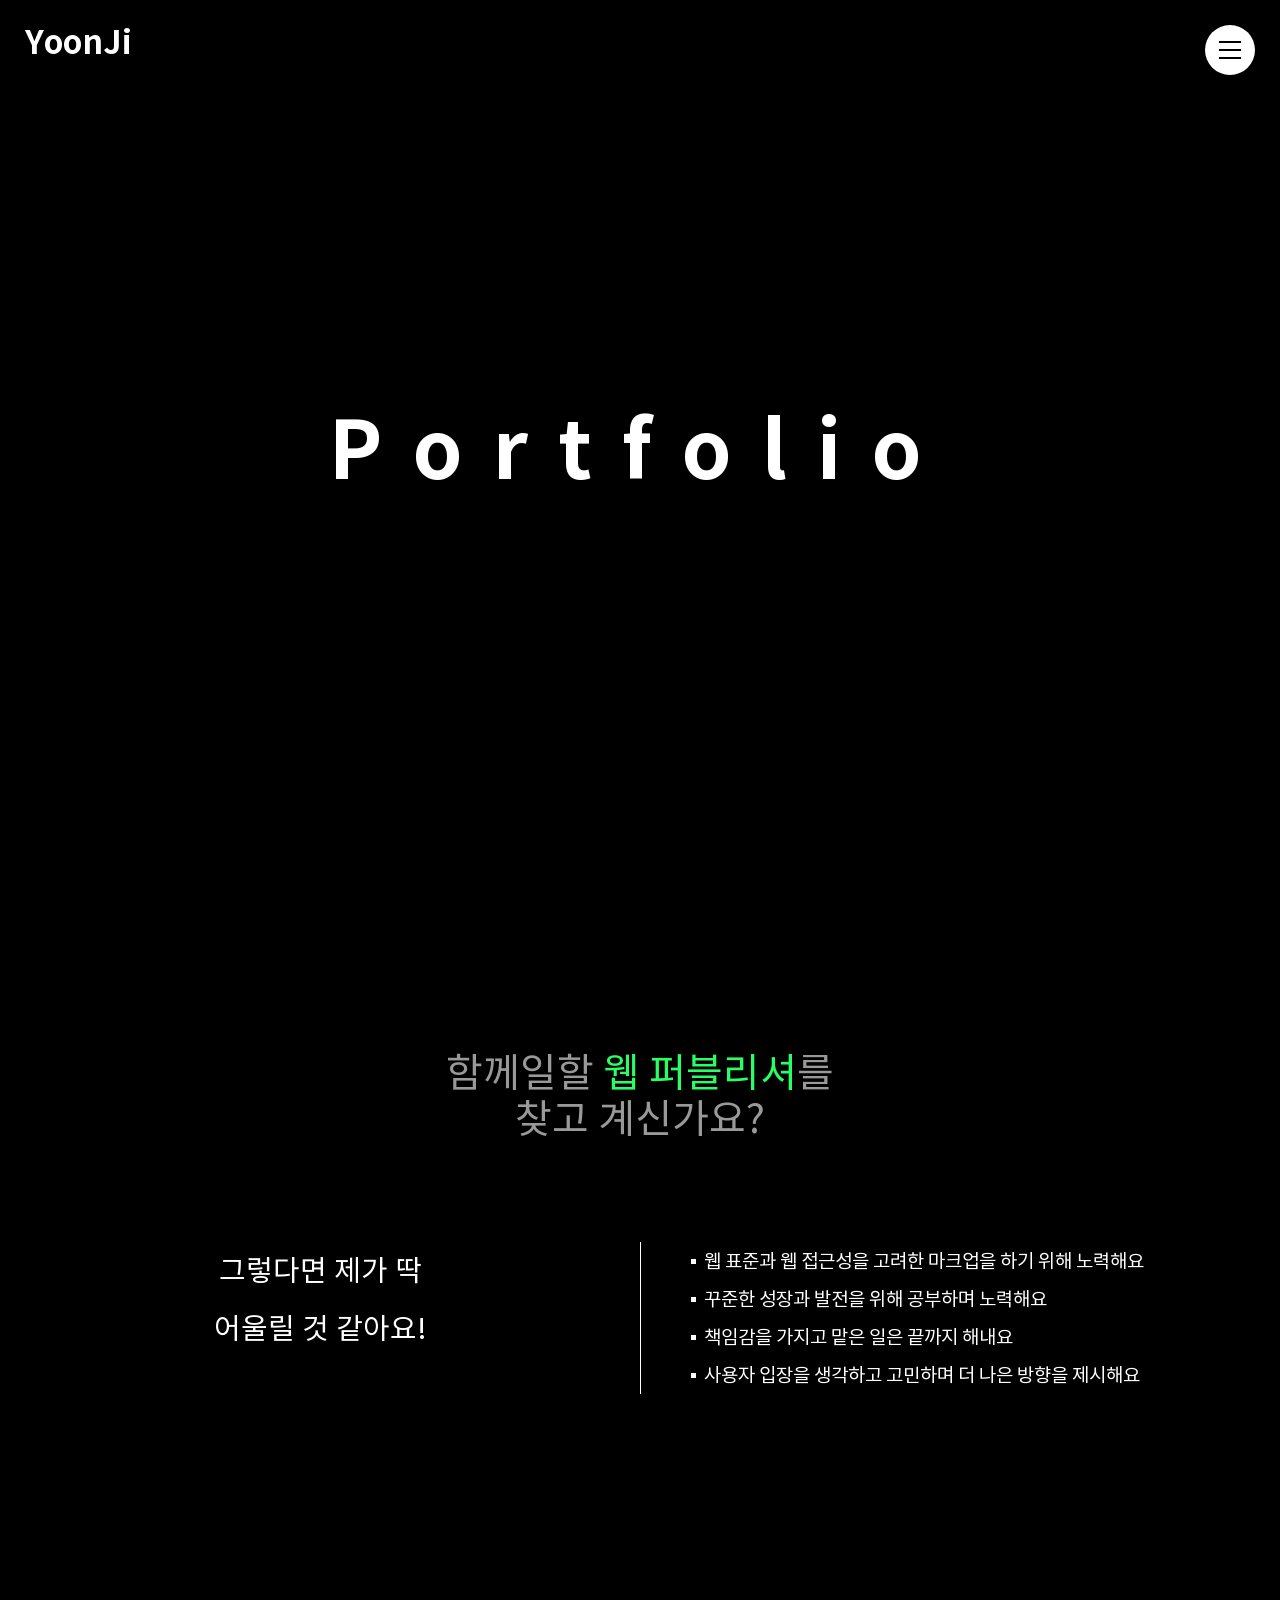
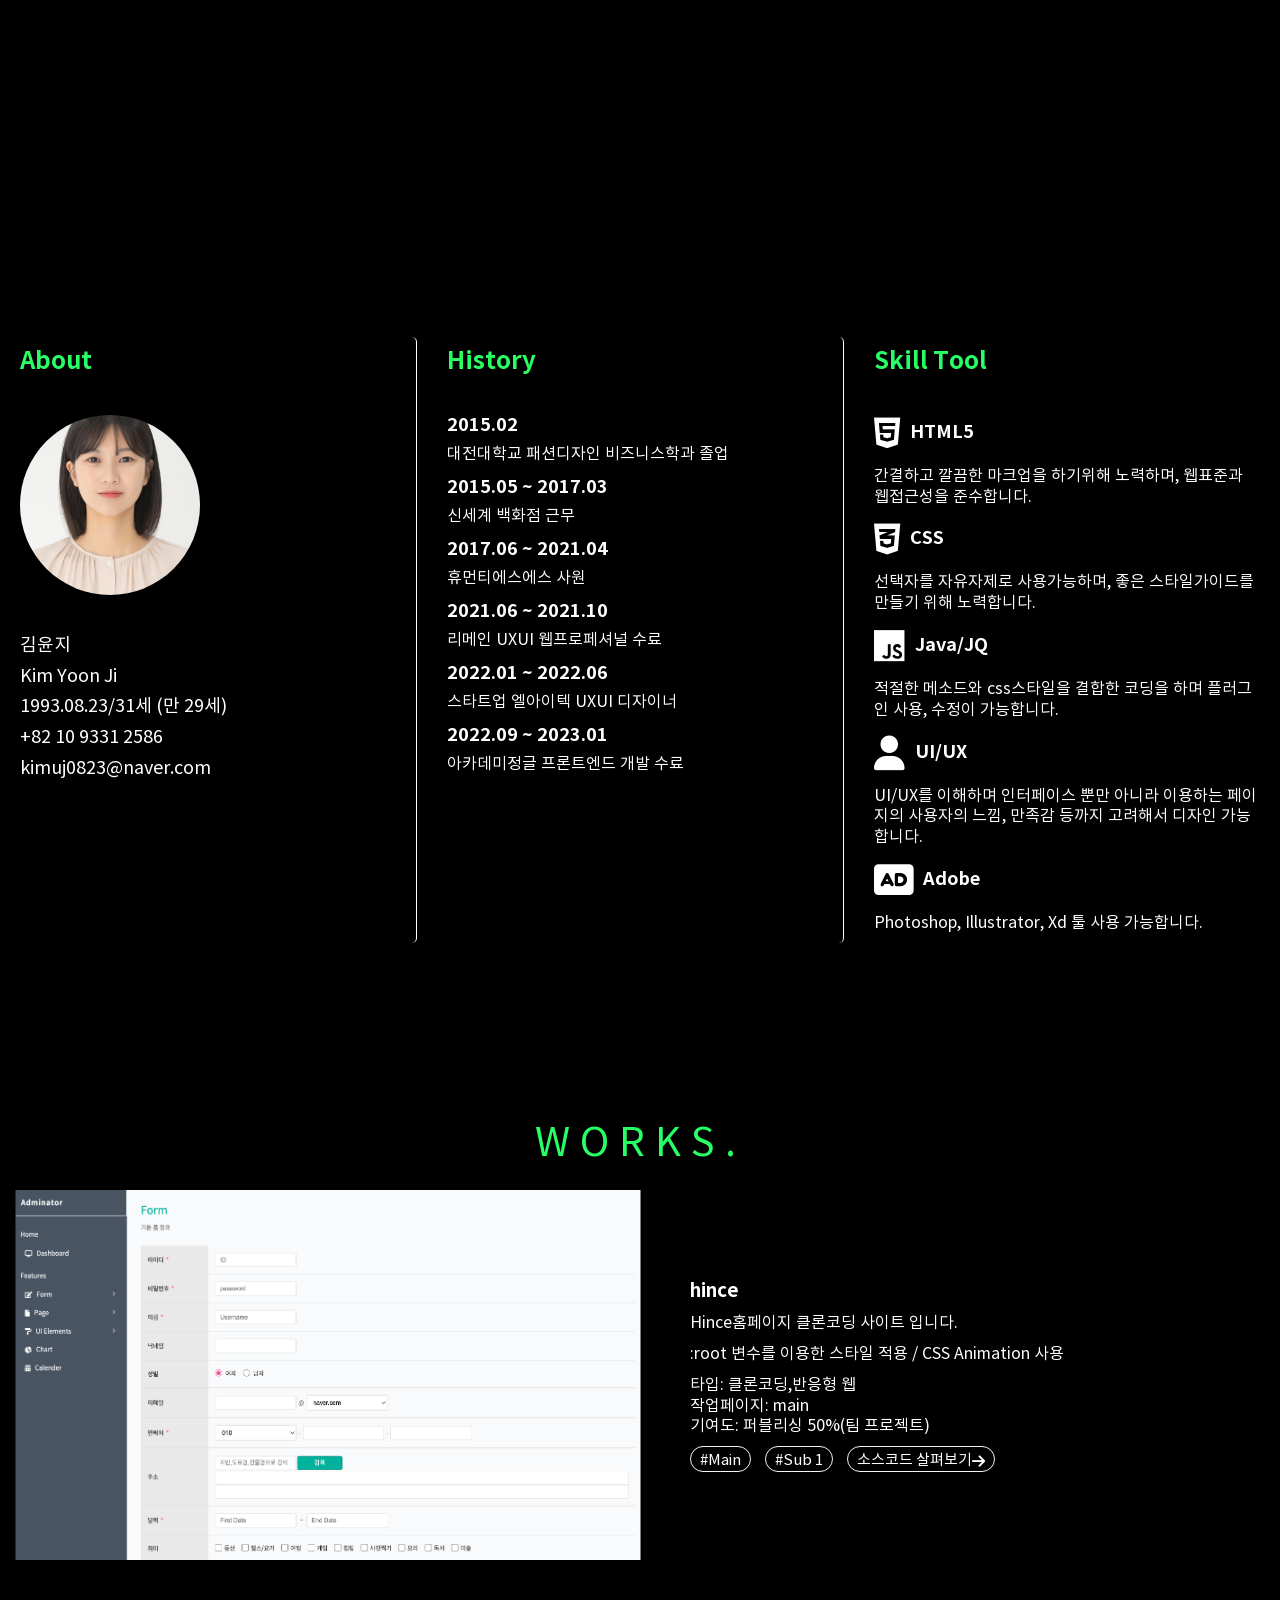
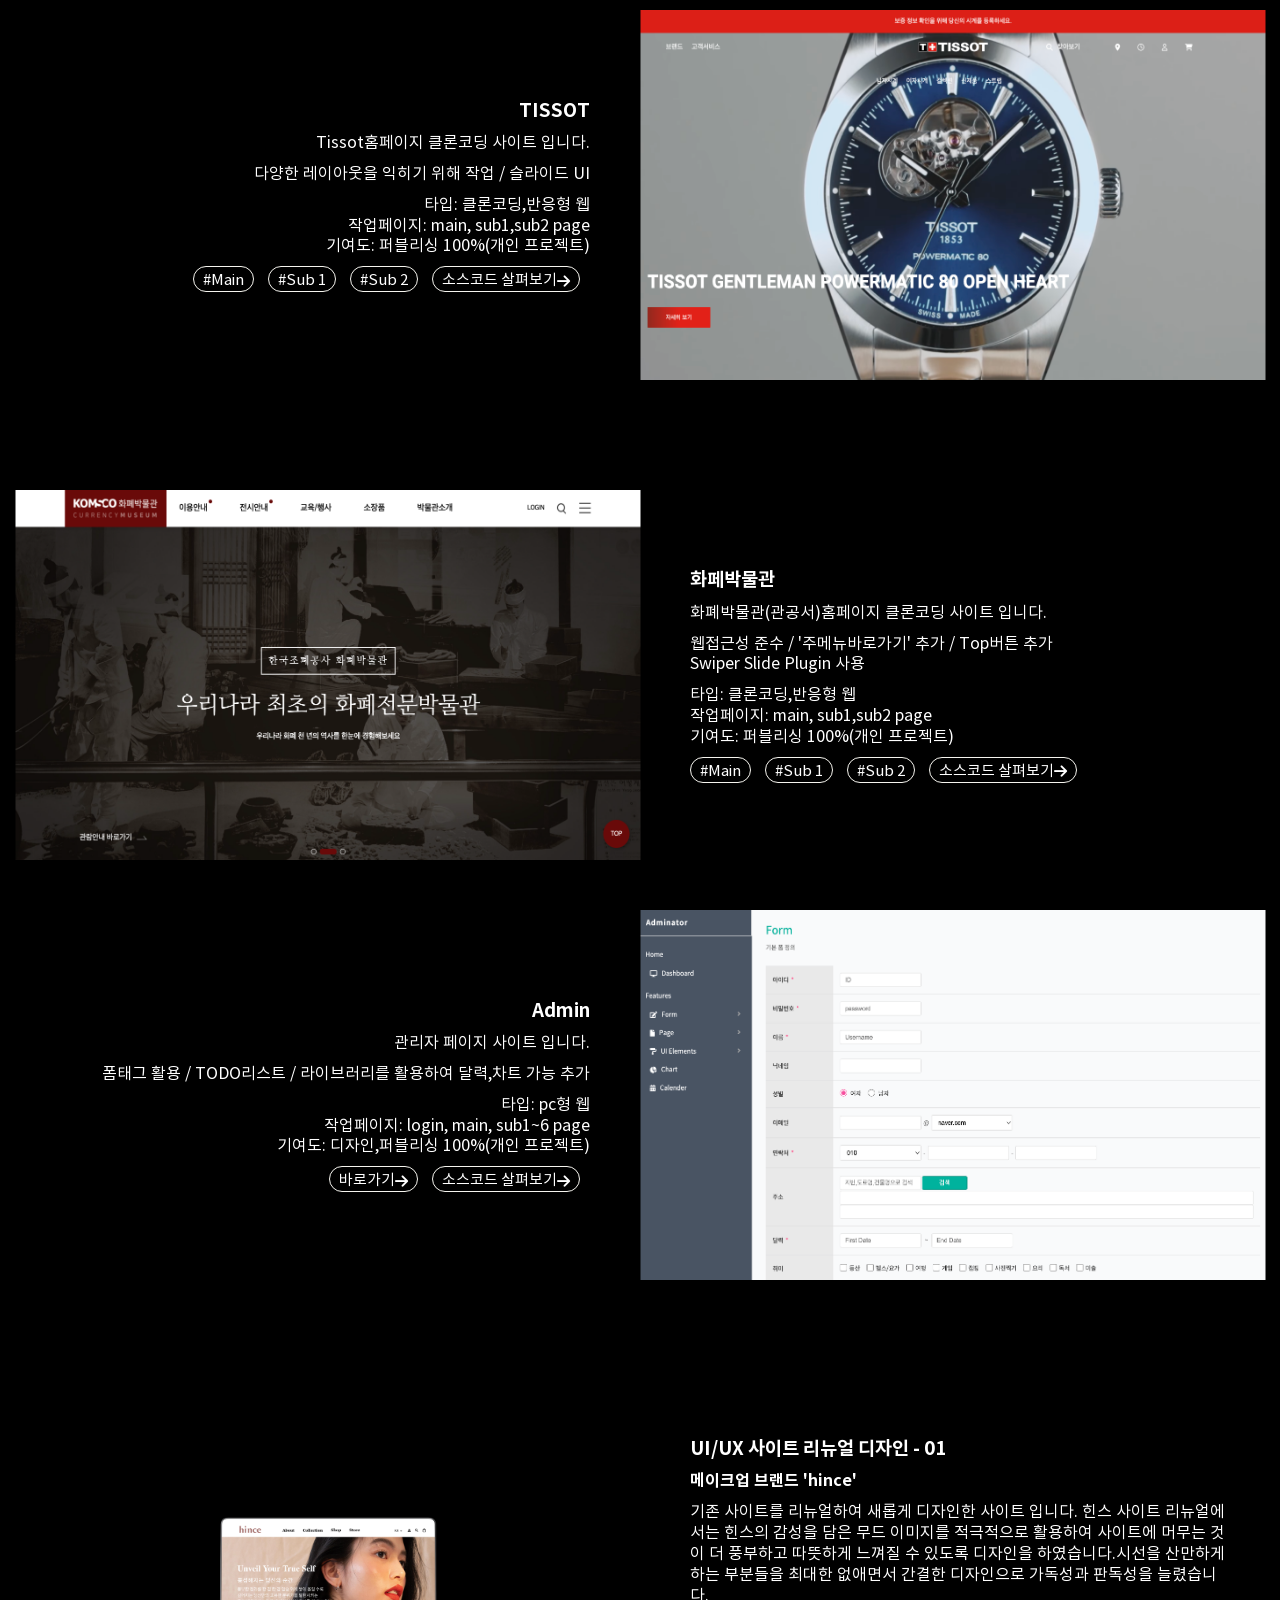
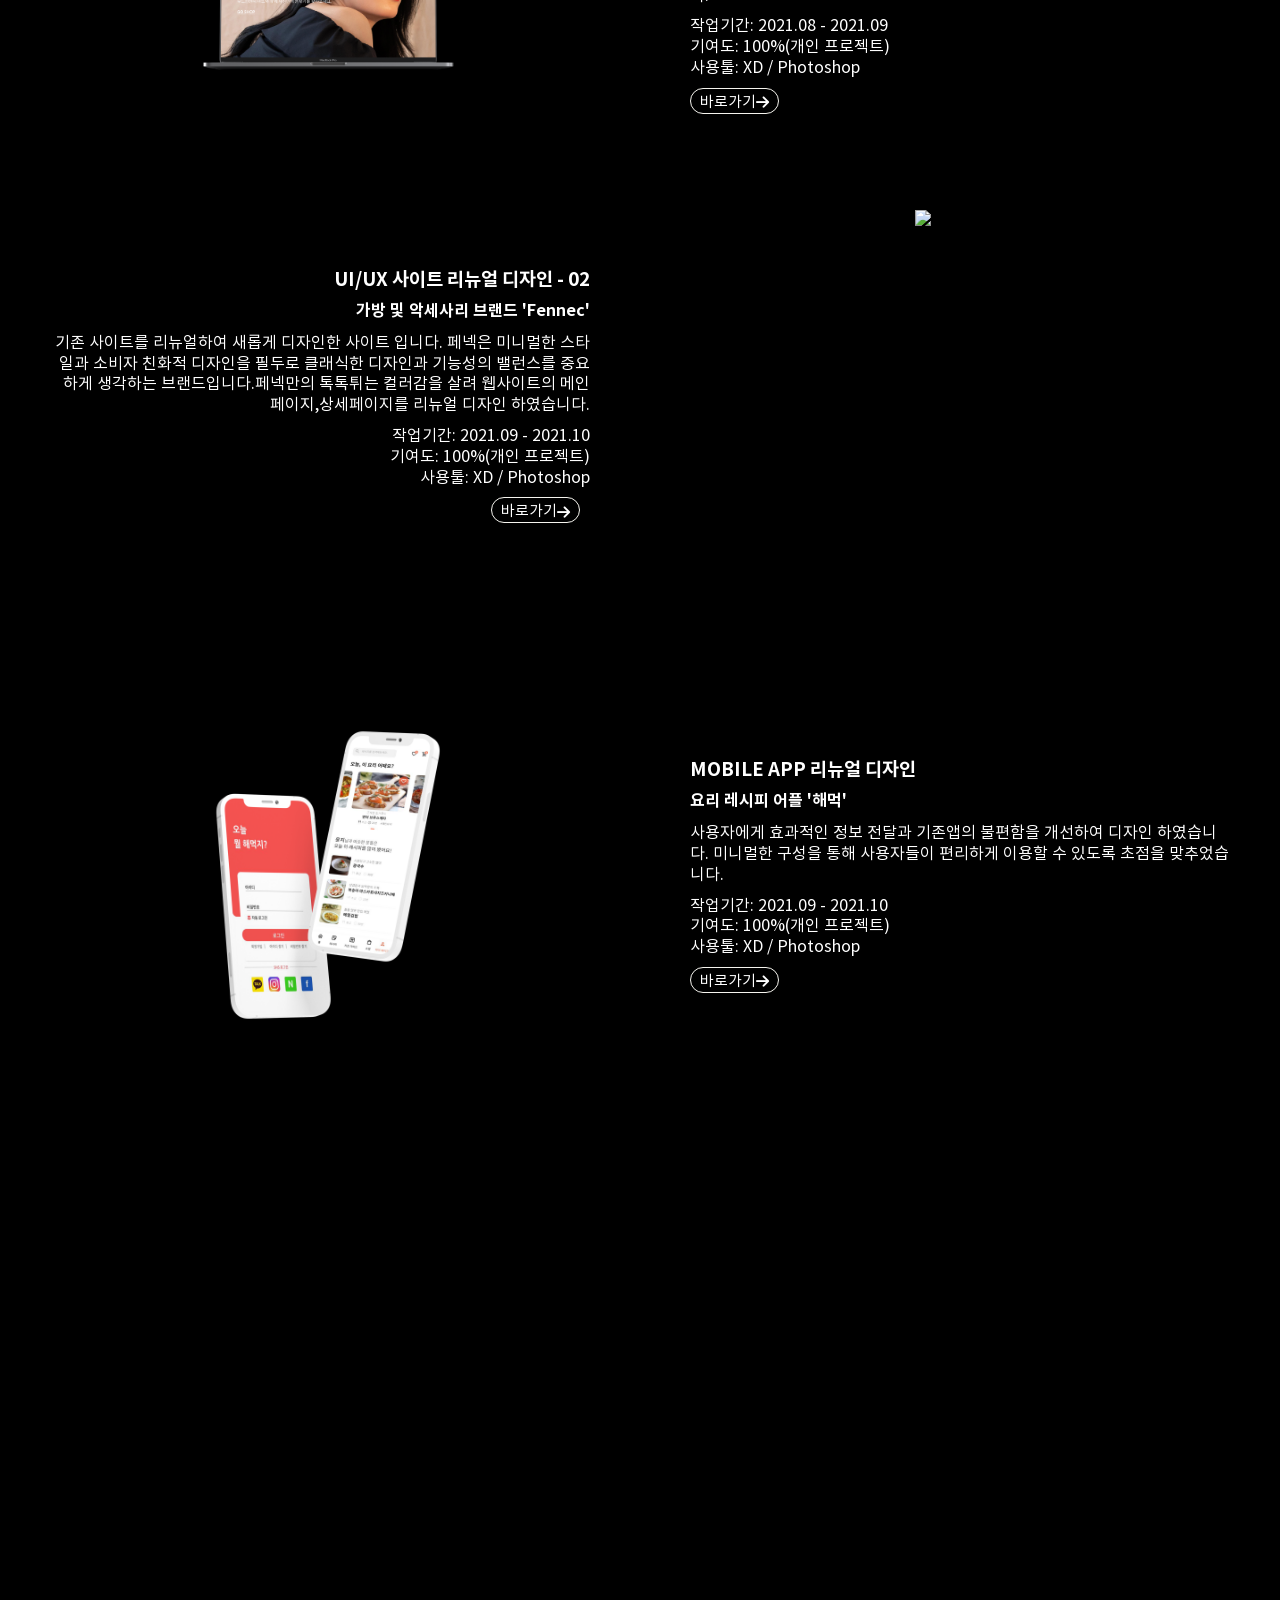
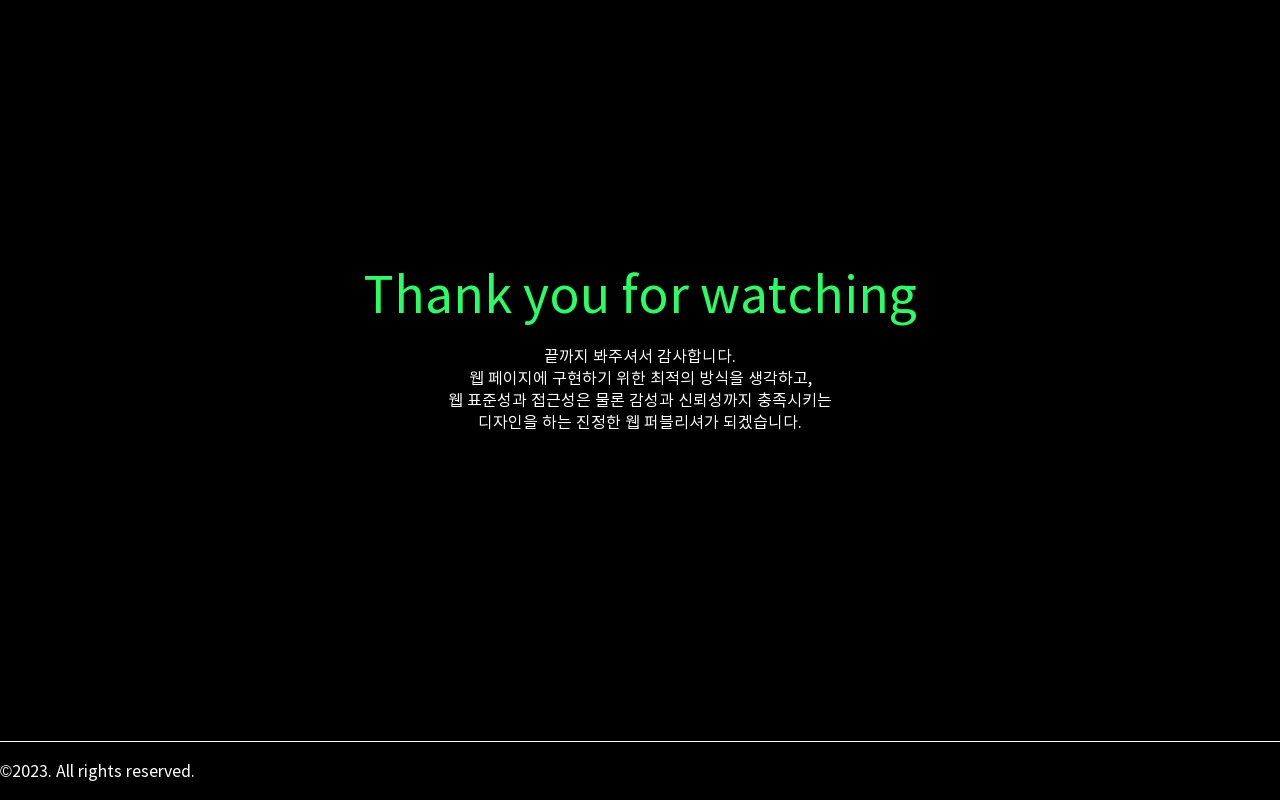
==== commit 0bdefa75: "추가 작업 내역입니다." ====
--- a/index.html
+++ b/index.html
@@ -127,11 +127,33 @@
     <div class="container">
       <div class="content">
         <div class="img-box">
+          <img src="./img/project-04.png" alt="미리보기" class="project-img">
+        </div>
+        <div class="text-box">
+          <h3>hince</h3>
+          <p>Hince홈페이지 클론코딩 사이트 입니다.</p>
+          <P>:root 변수를 이용한 스타일 적용 / CSS Animation 사용</P>
+          <ul>
+            <li>타입: 클론코딩,반응형 웹</li>
+            <li>작업페이지: main</li>
+            <li>기여도: 퍼블리싱 50%(팀 프로젝트)</li>
+          </ul>
+          <div>
+            <a href="https://kimyoonjii.github.io/hince"  target="_blank" class="more">#Main</a>
+            <a href="#work-1" target="_blank" class="more test">#Sub 1</a>
+            <a href="https://www.github.com/kimyoonjii/hince" target="_blank" class="more">소스코드 살펴보기<i class="fa-solid fa-arrow-right"></i></a>
+          </div>
+        </div>
+      </div>
+
+      <div class="content reverse">
+        <div class="img-box">
           <img src="./img/project-01.png" alt="미리보기" class="project-img">
         </div>
-        <div class="text-box">
+        <div class="text-box right-text">
           <h3>TISSOT</h3>
-          <p>Html의 의미와 구조에 집중하여서 제작한 사이트입니다. 처음으로 클론코딩을 하게된 사이트이며, 다양한 레이아웃을 활용해 보기 위해 flex,position,float 등을 활용하여 레이아웃 구성에 대해 연습하는 계기가 되는 사이트입니다. 트랜지션을 활용해 사용자의 시선을 사로 잡을수 있는 다양한 효과를 구현했습니다.</p>
+          <p>Tissot홈페이지 클론코딩 사이트 입니다.</p>
+          <p>다양한 레이아웃을 익히기 위해 작업 / 슬라이드 UI </p>
           <ul>
             <li>타입: 클론코딩,반응형 웹</li>
             <li>작업페이지: main, sub1,sub2 page</li>
@@ -145,14 +167,19 @@
           </div>
         </div>
       </div>
-
-      <div class="content reverse">
+    </div> 
+  </section>
+
+  <section id="work-2" class="project page">
+    <div class="container">
+      <div class="content">
         <div class="img-box">
           <img src="./img/project-02.png" alt="미리보기" class="project-img">
         </div>
-        <div class="text-box right-text">
+        <div class="text-box">
           <h3>화페박물관</h3>
-          <p>웹 접근성을 최대한 준수하는 방향으로 퍼블리싱을 하였으며, 키보드 이용시 '본문바로가기'와 '주메뉴바로가기'가 나타나도록 제작하였습니다. Top버튼을 추가하여 클릭시 사이트의 최상단으로 이동함으로써 사용자의 편의성을 생각하였습니다. 메인 슬라이드 부분은 Swiper Slide Plugin을 사용하여 구현하였습니다.</p>
+          <p>화폐박물관(관공서)홈페이지 클론코딩 사이트 입니다.</p>
+          <p>웹접근성 준수 / '주메뉴바로가기' 추가 / Top버튼 추가<br>Swiper Slide Plugin 사용</p>
           <ul>
             <li>타입: 클론코딩,반응형 웹</li>
             <li>작업페이지: main, sub1,sub2 page</li>
@@ -166,18 +193,15 @@
           </div>
         </div>
       </div>
-    </div> 
-  </section>
-
-  <section id="work-2" class="project page">
-    <div class="container">
-      <div class="content">
+
+      <div class="content reverse">
         <div class="img-box">
           <img src="./img/project-03.png" alt="미리보기" class="project-img">
         </div>
-        <div class="text-box">
+        <div class="text-box right-text">
           <h3>Admin</h3>
-          <p>대시보드 특성상 디자인적인 요소보다 정보 전달이 우선적이기 때문에 어떻게 하면 정보 전달을 더 효율적으로 할 수 있을지에 초점을 맞추고 간결하게 디자인 하였습니다.</p>
+          <p>관리자 페이지 사이트 입니다.</p>
+          <p>폼태그 활용 / TODO리스트 / 라이브러리를 활용하여 달력,차트 가능 추가</p>
           <ul>
             <li>타입: pc형 웹</li>
             <li>작업페이지: login, main, sub1~6 page</li>
@@ -190,14 +214,19 @@
         </div>
       </div>
 
-      <div class="content reverse">
+    </div> 
+  </section>
+
+  <section id="work-3" class="project page">
+    <div class="container">
+      <div class="content">
         <div class="img-box">
           <img src="./img/uiux-pc-01.png" alt="미리보기" class="project-img">
         </div>
-        <div class="text-box right-text">
+        <div class="text-box">
           <h3>UI/UX 사이트 리뉴얼 디자인 - 01</h3>
           <h4>메이크업 브랜드 'hince'</h4>
-          <p>기존 사이트를 리뉴얼하여 새롭게 디자인한 사이트 입니다. 힌스 사이트 리뉴얼에서는 힌스의 감성을 담은 무드 이미지를 적극적으로 활용하여 사이트에 머무는 것이 더 풍부하고 따뜻하게 느껴질 수 있도록 디자인을 하고자 합니다. 시선을 산만하게 하는 부분들을 최대한 없애면서 간결한 디자인으로 가독성과 판독성을 늘렸습니다.</p>
+          <p>기존 사이트를 리뉴얼하여 새롭게 디자인한 사이트 입니다. 힌스 사이트 리뉴얼에서는 힌스의 감성을 담은 무드 이미지를 적극적으로 활용하여 사이트에 머무는 것이 더 풍부하고 따뜻하게 느껴질 수 있도록 디자인을 하였습니다.시선을 산만하게 하는 부분들을 최대한 없애면서 간결한 디자인으로 가독성과 판독성을 늘렸습니다.</p>
           <ul>
             <li>작업기간: 2021.08 - 2021.09</li>
             <li>기여도: 100%(개인 프로젝트)</li>
@@ -209,19 +238,14 @@
         </div>
       </div>
 
-    </div> 
-  </section>
-
-  <section id="work-3" class="project page">
-    <div class="container">
-      <div class="content">
+      <div class="content reverse">
         <div class="img-box">
           <img src="./img/uiux-pc-02.png" alt="미리보기" class="project-img">
         </div>
-        <div class="text-box">
+        <div class="text-box right-text">
           <h3>UI/UX 사이트 리뉴얼 디자인 - 02</h3>
           <h4>가방 및 악세사리 브랜드 'Fennec'</h4>
-          <p>기존 사이트를 리뉴얼하여 새롭게 디자인한 사이트 입니다. 페넥은 미니멀한 스타일과 소비자 친화적 디자인을 필두로 클래식한 디자인과 기능성의 밸런스를 중요하게 생각하는 브랜드입니다. 페넥만의 톡톡튀는 컬러감을 살려 웹사이트의 메인페이지,상세페이지를 리뉴얼 디자인 하였습니다.</p>
+          <p>기존 사이트를 리뉴얼하여 새롭게 디자인한 사이트 입니다. 페넥은 미니멀한 스타일과 소비자 친화적 디자인을 필두로 클래식한 디자인과 기능성의 밸런스를 중요하게 생각하는 브랜드입니다.페넥만의 톡톡튀는 컬러감을 살려 웹사이트의 메인페이지,상세페이지를 리뉴얼 디자인 하였습니다.</p>
           <ul>
             <li>작업기간: 2021.09 - 2021.10</li>
             <li>기여도: 100%(개인 프로젝트)</li>
@@ -233,11 +257,16 @@
         </div>
       </div>
 
-      <div class="content reverse">
+    </div> 
+  </section>
+
+  <section id="work-4" class="project page">
+    <div class="container">
+      <div class="content">
         <div class="img-box">
           <img src="./img/uiux-app.png" alt="미리보기" class="project-img">
         </div>
-        <div class="text-box right-text">
+        <div class="text-box">
           <h3>MOBILE APP 리뉴얼 디자인</h3>
           <h4>요리 레시피 어플 '해먹'</h4>
           <p>사용자에게 효과적인 정보 전달과 기존앱의 불편함을 개선하여 디자인 하였습니다. 미니멀한 구성을 통해 사용자들이 편리하게 이용할 수 있도록 초점을 맞추었습니다.</p>
@@ -251,7 +280,6 @@
           </div>
         </div>
       </div>
-
     </div> 
   </section>
 
@@ -350,6 +378,11 @@
         window.scrollTo({top: scrollAmt, behavior: 'smooth'});
       }
     }
+
+    $('.test').click(function() {
+      alert('작업중입니다.');
+    })
+
   </script>
 </body>
 </html>
--- a/css/style-mobile.css
+++ b/css/style-mobile.css
@@ -25,20 +25,20 @@
 /* 인트로 페이지 */
 #intro {position: relative; background-color: #000; width: 100%; height: 100vh; color: #fff;}
 #intro div {display: inline-block;}
-#intro div span {position: absolute; top: 50%; left: 50%; transform: translate(-50%, -50%);  font-size: 36px; font-weight: 700; letter-spacing: 30px;}
+#intro div span {position: absolute; top: 50%; left: 50%; transform: translate(-50%, -50%);  font-size: 30px; font-weight: 700; letter-spacing: 20px;}
 
 /* 함께일할 퍼블리셔를 찾고 계신가요? */
-#need {position: relative; background-color: #000; width: 100%; height: 100vh;}
-#need div.container {position: relative; max-width: 1300px; margin: 0 auto; color: #fff;}
+#need {position: relative; background-color: #000; width: 100%;}
+#need div.container {position: relative; width: 100%; margin: 0 auto; color: #fff;}
 #need div.need-tit {text-align: center;}
-#need div.need-tit p {font-size: 40px; color: #999; padding-top: 150px;}
+#need div.need-tit p {font-size: 30px; color: #999; padding-top: 150px;}
 #need div.need-tit p span {color: #28FF65;}
 
 #need div.need-con {display: flex; justify-content: space-between; flex-direction: column; margin-top: 100px;}
-#need div.need-con div.con-left {flex-basis: 100%; text-align: center; font-size: 29px;text-align: center; line-height: 1.5; color: #fff; margin-bottom: 40px;}
+#need div.need-con div.con-left {flex-basis: 100%; text-align: center; font-size: 25px;text-align: center; line-height: 1.5; color: #fff; margin-bottom: 40px;}
 #need div.need-con div.con-right {flex-basis: 100%; padding: 0 20px;}
-#need div.need-con div.con-right ul {border-top: 1px solid #fff; padding: 40px 0 0 50px;}
-#need div.need-con div.con-right ul li {font-size: 15px; line-height: 2;}
+#need div.need-con div.con-right ul {border-top: 1px solid #fff; padding: 20px 10px;}
+#need div.need-con div.con-right ul li {font-size: 12px; line-height: 2;}
 #need div.need-con div.con-right ul li::before {content: ''; display: inline-block; width: 5px; height: 5px; background-color: #fff; margin: 0 8px 4px 0;} 
 
 /* 프로필 */
@@ -68,7 +68,7 @@
 .project div.work-tit p {font-size: 40px; color: #28FF65; line-height: 80px; letter-spacing: 10px;}
 div.content {display: flex; flex-direction: column;}
 div.content div.img-box {position: relative; width: 100%; padding: 0 10px;}
-div.content div.img-box img {display: block; height: 100%;}
+div.content div.img-box img {display: block;}
 div.content div.text-box {display: flex; flex-direction: column; justify-content: center; width: 100%; color: #fff; padding: 40px 10px;}
 div.content div.text-box h3 {margin-bottom: 10px;}
 div.content div.text-box p {width: 90%; margin-bottom: 10px;}
